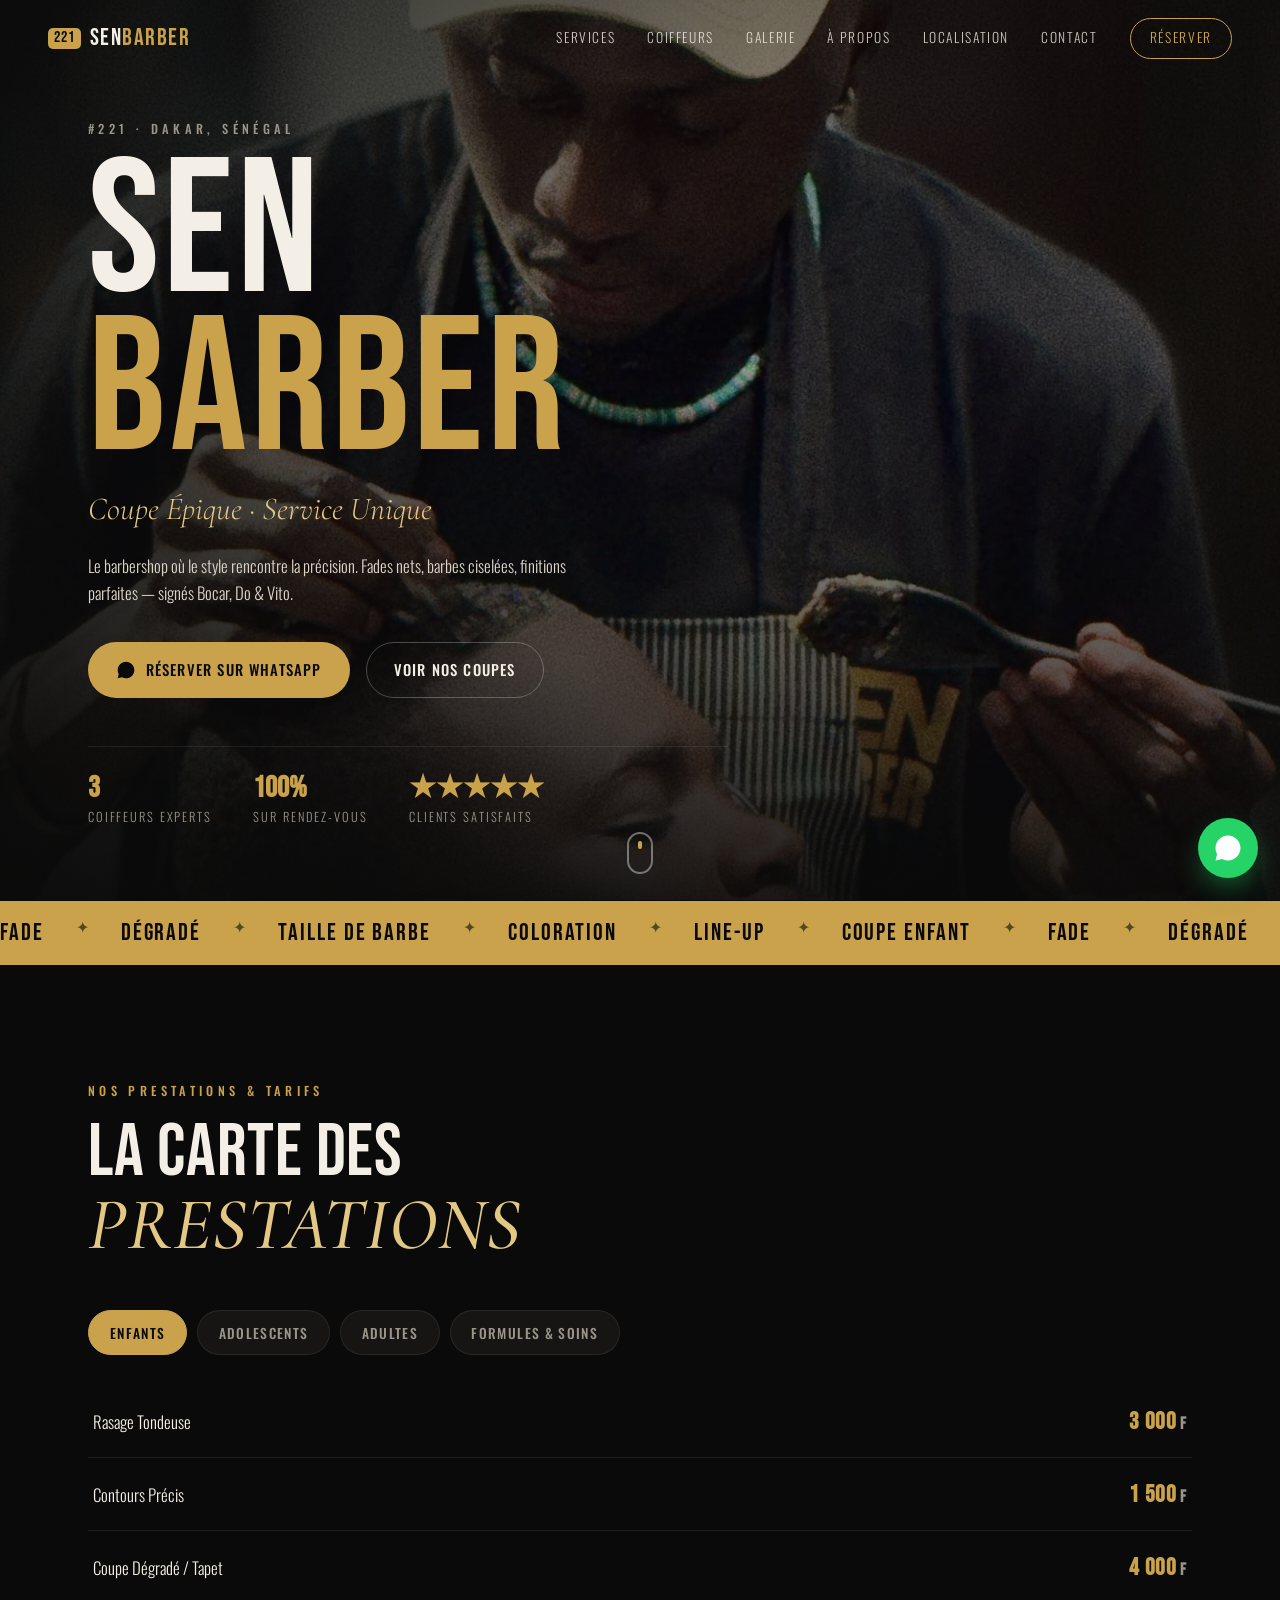
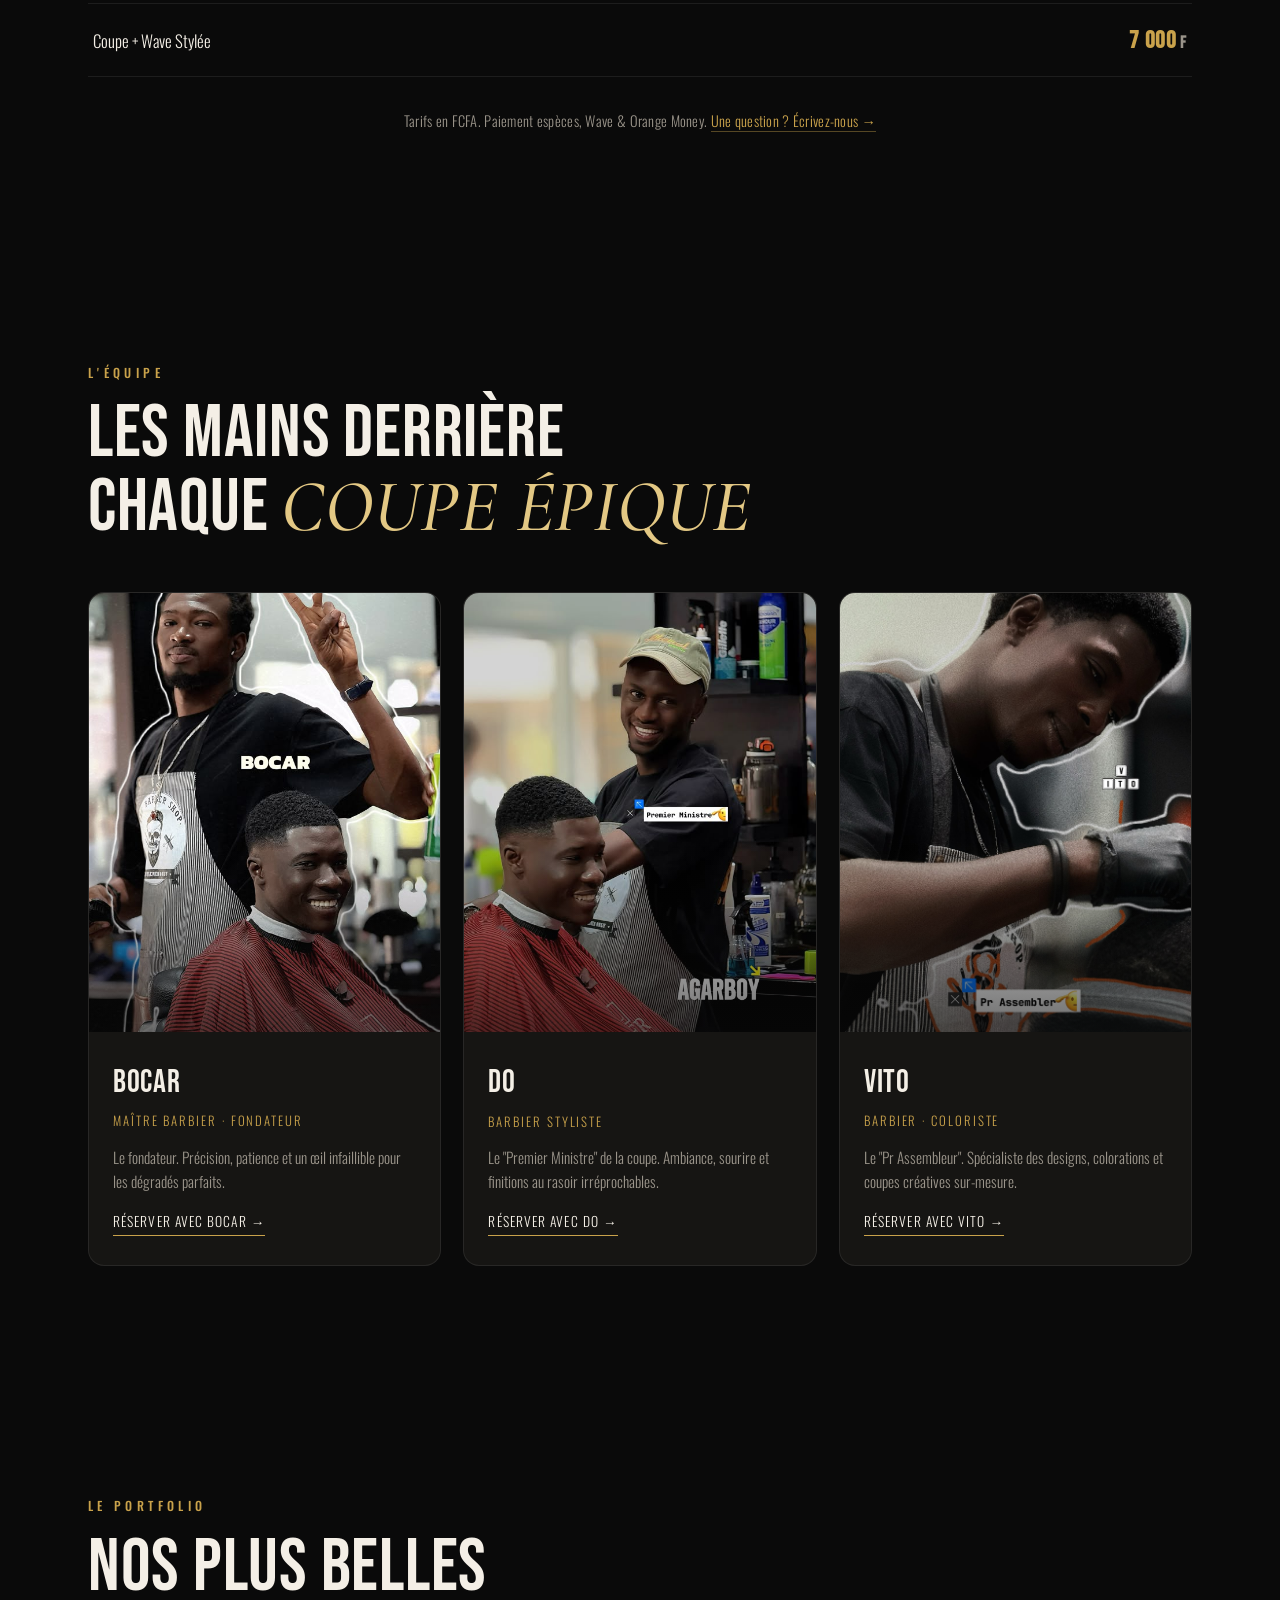
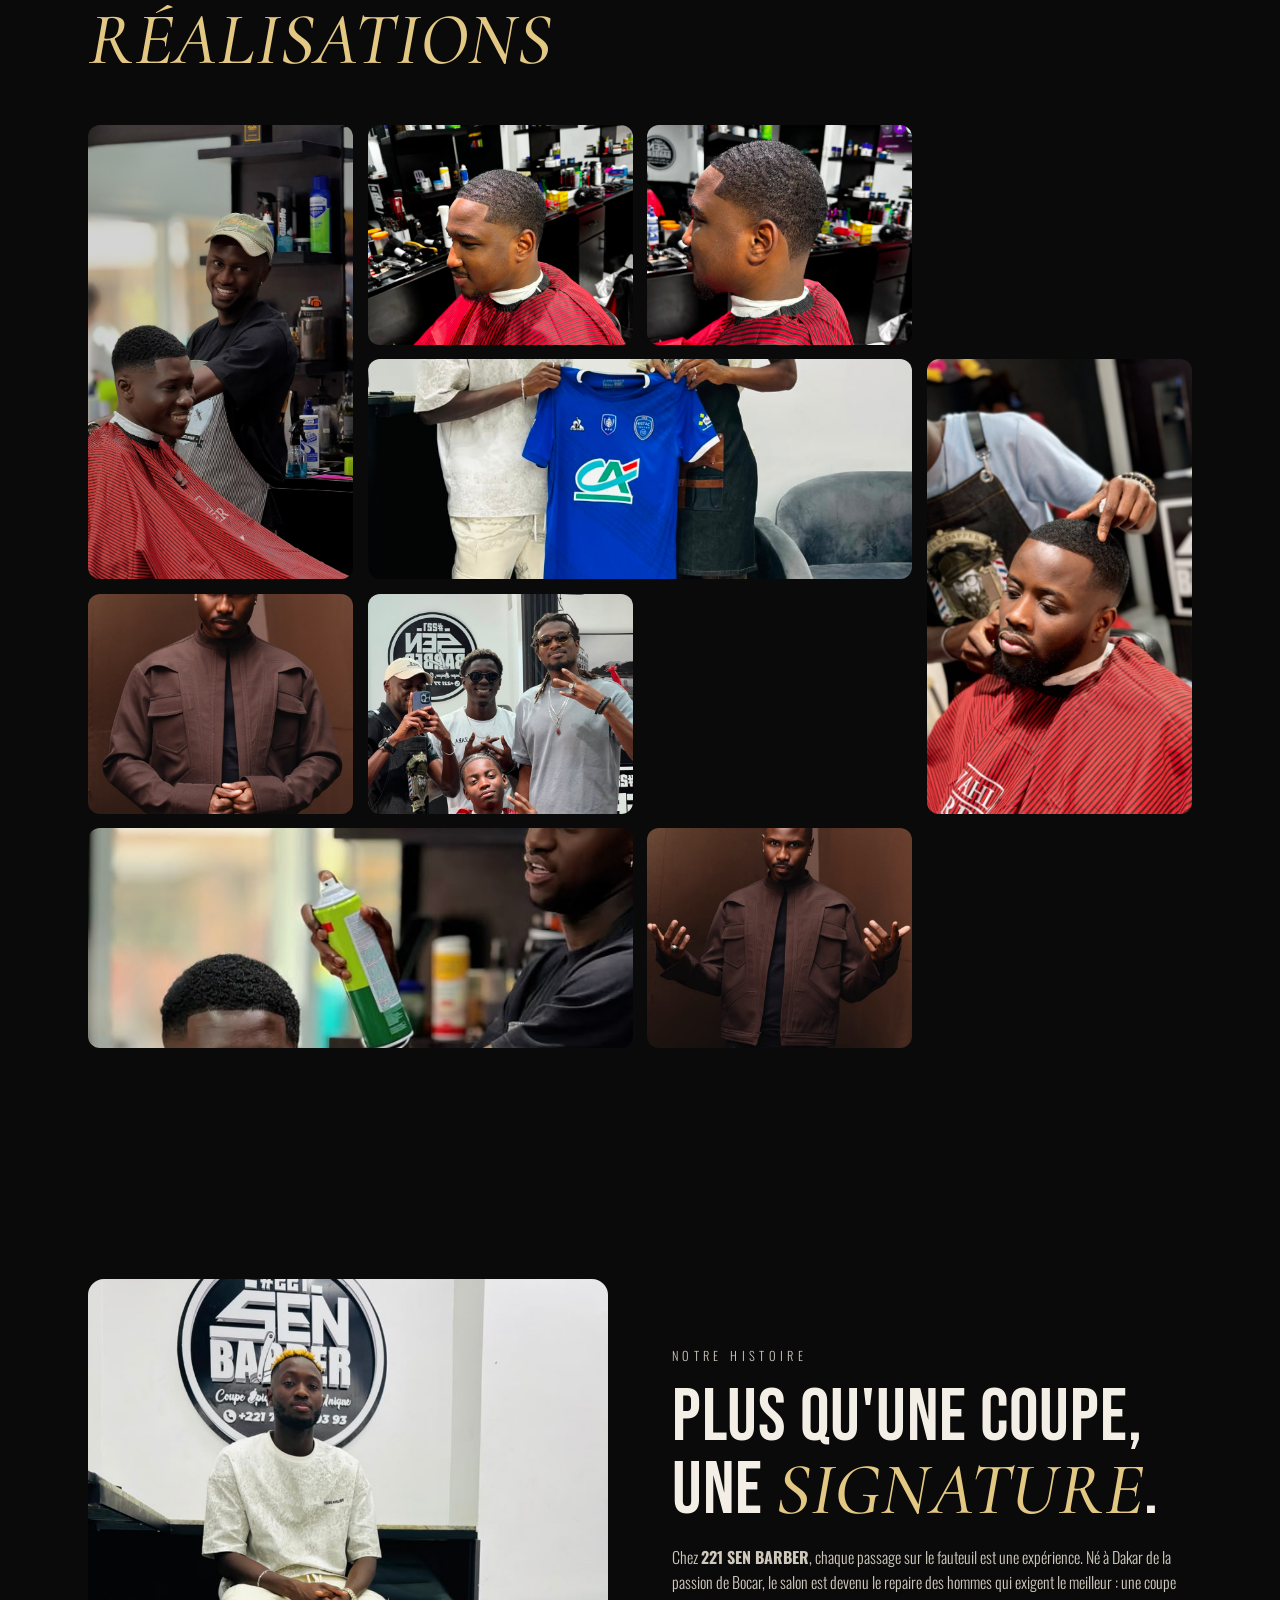
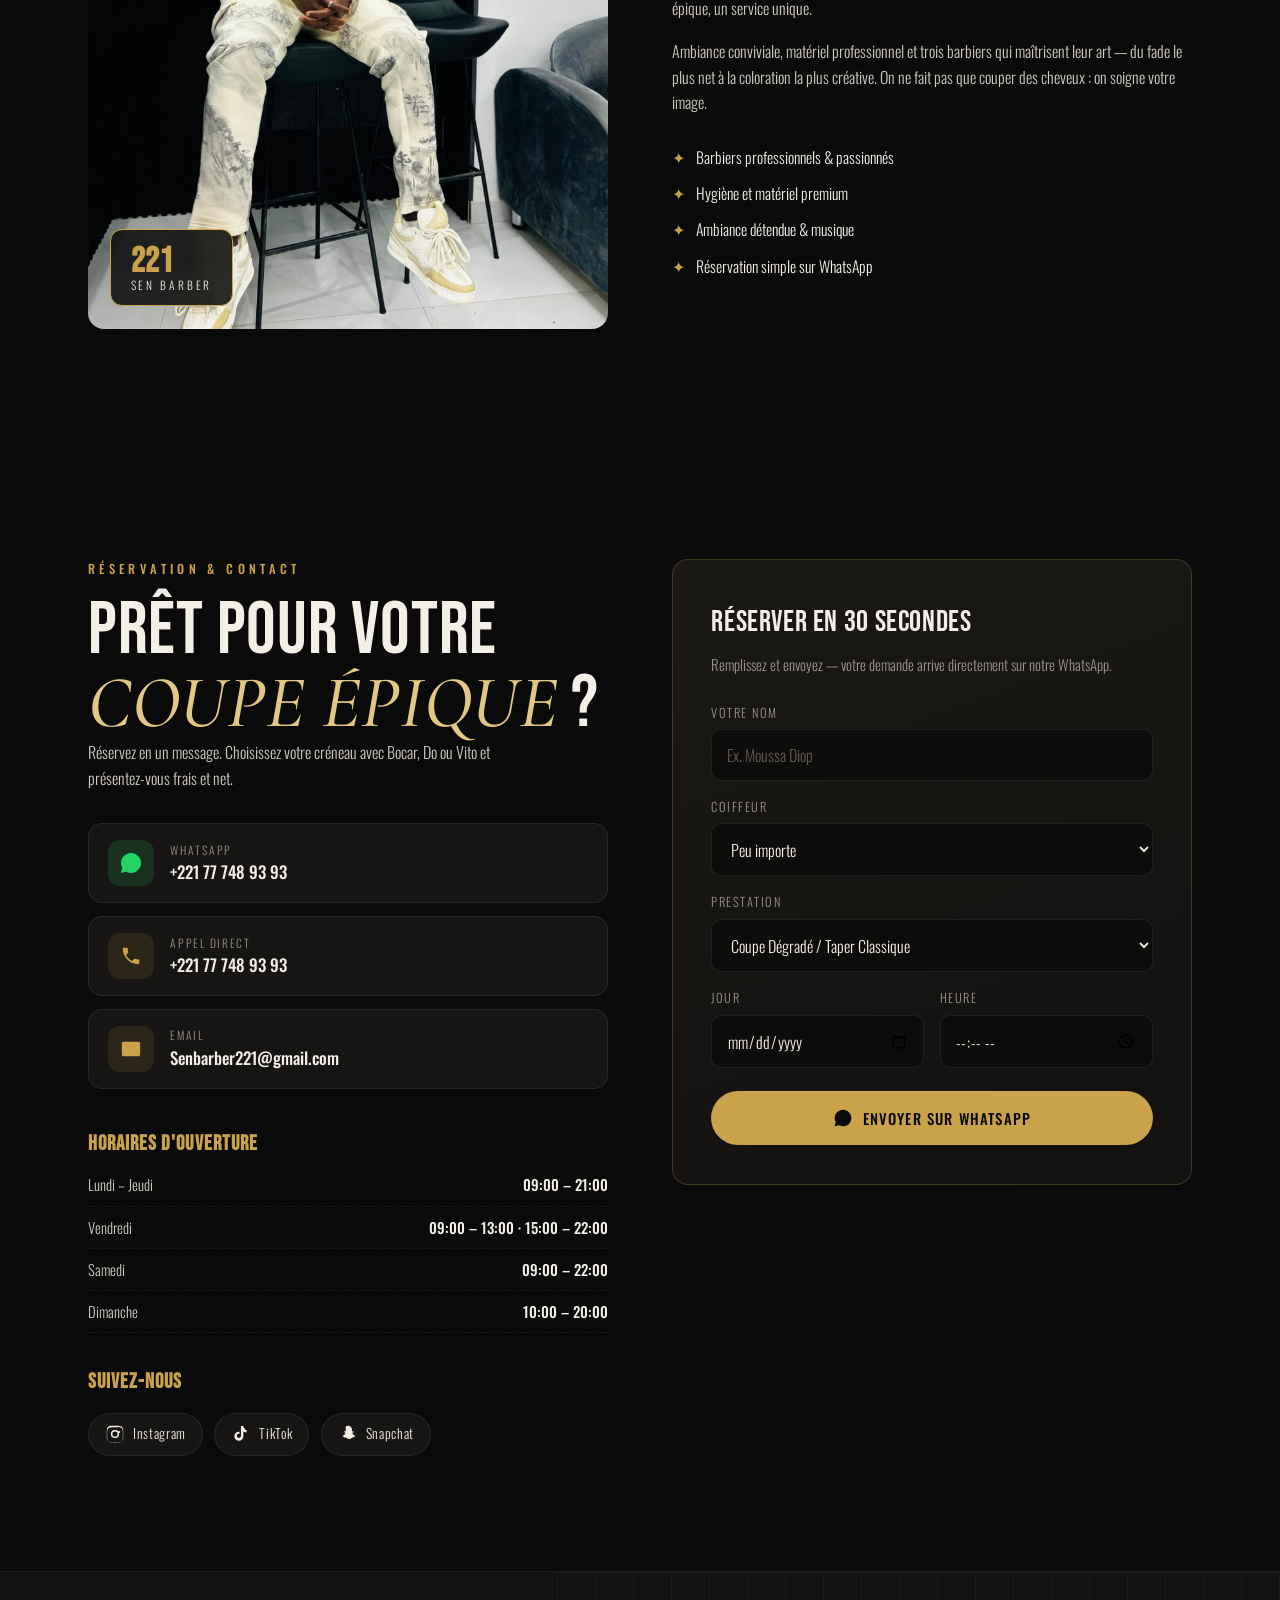
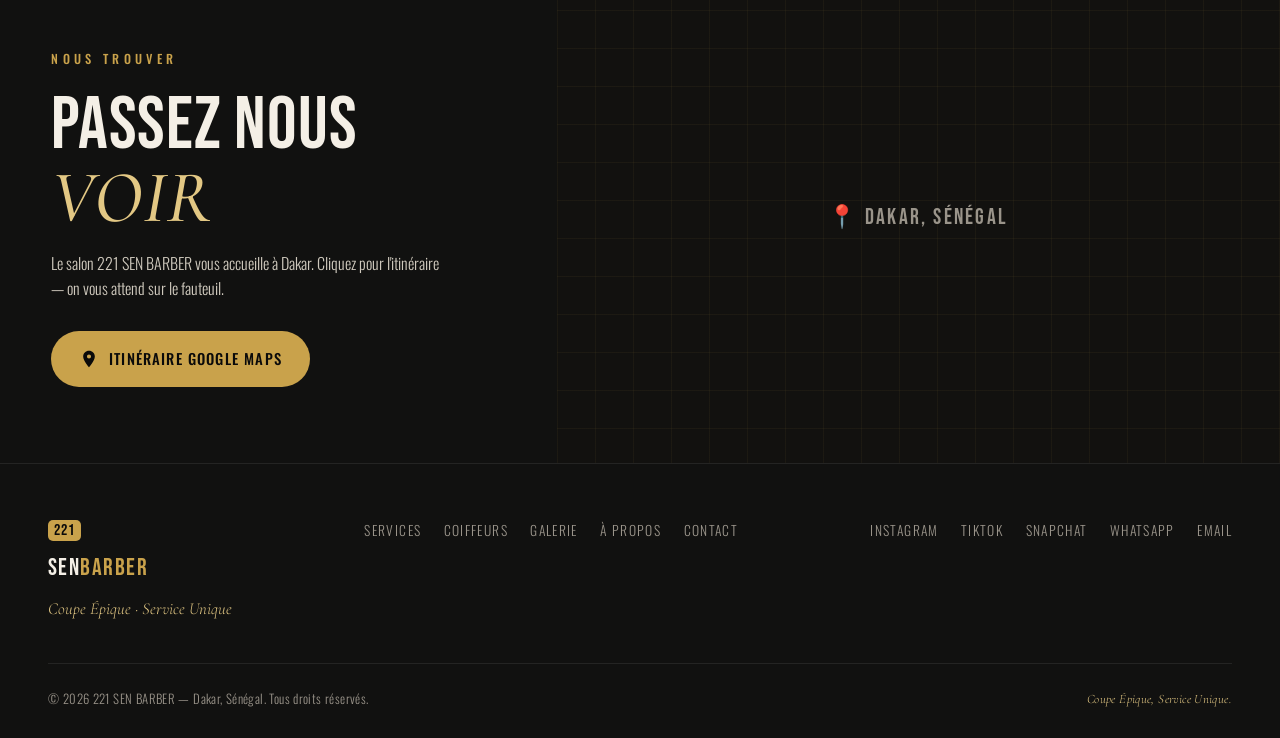
==== index.html @ 7331f40d "221 SEN BARBER — site vitrine (hero, tarifs, coiffeurs, galerie, carte, réservation WhatsApp) Co-Aut" ====
<!DOCTYPE html>
<html lang="fr">
<head>
<meta charset="UTF-8" />
<meta name="viewport" content="width=device-width, initial-scale=1.0" />
<title>221 SEN BARBER — Coupe Épique, Service Unique | Dakar</title>
<meta name="description" content="221 SEN BARBER — Barbershop premium à Dakar. Coupe épique, service unique. Fades, dégradés, taille de barbe et coloration par Bocar, Do et Vito. Réservez sur WhatsApp." />
<meta name="theme-color" content="#0a0a0a" />

<!-- Open Graph -->
<meta property="og:title" content="221 SEN BARBER — Coupe Épique, Service Unique" />
<meta property="og:description" content="Barbershop premium à Dakar. Réservez votre coupe avec Bocar, Do ou Vito." />
<meta property="og:image" content="assets/hero.jpg" />
<meta property="og:type" content="website" />

<link rel="preconnect" href="https://fonts.googleapis.com" />
<link rel="preconnect" href="https://fonts.gstatic.com" crossorigin />
<link href="https://fonts.googleapis.com/css2?family=Bebas+Neue&family=Oswald:wght@300;400;500;600;700&family=Cormorant+Garamond:ital,wght@0,500;0,600;1,500&display=swap" rel="stylesheet" />
<link rel="stylesheet" href="styles.css" />
</head>
<body>

<!-- ===== NAV ===== -->
<header class="nav" id="nav">
  <a href="#accueil" class="brand">
    <span class="brand-mark">221</span>
    <span class="brand-name">SEN<span class="amp">BARBER</span></span>
  </a>
  <nav class="nav-links" id="navLinks">
    <a href="#services">Services</a>
    <a href="#coiffeurs">Coiffeurs</a>
    <a href="#galerie">Galerie</a>
    <a href="#apropos">À propos</a>
    <a href="#localisation">Localisation</a>
    <a href="#contact">Contact</a>
    <a class="nav-cta" href="https://wa.me/221777489393" target="_blank" rel="noopener">Réserver</a>
  </nav>
  <button class="burger" id="burger" aria-label="Menu">
    <span></span><span></span><span></span>
  </button>
</header>

<!-- ===== HERO ===== -->
<section class="hero" id="accueil">
  <div class="hero-bg" style="background-image:url('assets/hero.jpg')"></div>
  <div class="hero-overlay"></div>
  <div class="hero-content">
    <p class="eyebrow">#221 · DAKAR, SÉNÉGAL</p>
    <h1 class="hero-title">SEN<span>BARBER</span></h1>
    <p class="hero-tagline">Coupe Épique · Service Unique</p>
    <p class="hero-sub">Le barbershop où le style rencontre la précision. Fades nets, barbes ciselées, finitions parfaites — signés Bocar, Do &amp; Vito.</p>
    <div class="hero-actions">
      <a class="btn btn-gold" href="https://wa.me/221777489393?text=Bonjour%20221%20SEN%20BARBER%2C%20je%20souhaite%20r%C3%A9server%20une%20coupe." target="_blank" rel="noopener">
        <svg viewBox="0 0 24 24" width="20" height="20" fill="currentColor"><path d="M17.5 14.4c-.3-.15-1.8-.9-2.1-1-.3-.1-.5-.15-.7.15-.2.3-.8 1-.95 1.15-.18.15-.35.17-.65.05-.3-.15-1.27-.47-2.4-1.5-.9-.8-1.5-1.77-1.67-2.07-.17-.3-.02-.45.13-.6.13-.13.3-.35.45-.52.15-.17.2-.3.3-.5.1-.2.05-.37-.02-.52-.08-.15-.7-1.67-.95-2.28-.25-.6-.5-.52-.7-.53h-.6c-.2 0-.52.07-.8.37-.27.3-1.05 1.02-1.05 2.5s1.07 2.9 1.22 3.1c.15.2 2.1 3.2 5.1 4.5.7.3 1.25.48 1.68.62.7.22 1.35.2 1.86.12.57-.08 1.75-.72 2-1.4.25-.7.25-1.28.17-1.4-.07-.13-.27-.2-.57-.35zM12 2C6.48 2 2 6.48 2 12c0 1.77.46 3.42 1.27 4.86L2 22l5.28-1.24A9.96 9.96 0 0012 22c5.52 0 10-4.48 10-10S17.52 2 12 2z"/></svg>
        Réserver sur WhatsApp
      </a>
      <a class="btn btn-ghost" href="#galerie">Voir nos coupes</a>
    </div>
    <div class="hero-stats">
      <div><strong>3</strong><span>Coiffeurs experts</span></div>
      <div><strong>100%</strong><span>Sur rendez-vous</span></div>
      <div><strong>★★★★★</strong><span>Clients satisfaits</span></div>
    </div>
  </div>
  <a href="#services" class="scroll-hint" aria-label="Descendre">
    <span></span>
  </a>
</section>

<!-- ===== MARQUEE ===== -->
<div class="marquee">
  <div class="marquee-track">
    <span>FADE</span><i>✦</i><span>DÉGRADÉ</span><i>✦</i><span>TAILLE DE BARBE</span><i>✦</i><span>COLORATION</span><i>✦</i><span>LINE-UP</span><i>✦</i><span>COUPE ENFANT</span><i>✦</i>
    <span>FADE</span><i>✦</i><span>DÉGRADÉ</span><i>✦</i><span>TAILLE DE BARBE</span><i>✦</i><span>COLORATION</span><i>✦</i><span>LINE-UP</span><i>✦</i><span>COUPE ENFANT</span><i>✦</i>
  </div>
</div>

<!-- ===== SERVICES / TARIFS ===== -->
<section class="section services" id="services">
  <div class="section-head">
    <p class="eyebrow eyebrow-gold">Nos prestations &amp; tarifs</p>
    <h2>La carte des<br /><em>prestations</em></h2>
  </div>

  <div class="tabs" id="priceTabs">
    <button class="tab active" data-tab="enfants">Enfants</button>
    <button class="tab" data-tab="ados">Adolescents</button>
    <button class="tab" data-tab="adultes">Adultes</button>
    <button class="tab" data-tab="formules">Formules &amp; Soins</button>
  </div>

  <div class="price-menu">
    <!-- ENFANTS -->
    <div class="price-panel active" data-panel="enfants">
      <ul class="price-list">
        <li><span>Rasage Tondeuse</span><b>3 000</b></li>
        <li><span>Contours Précis</span><b>1 500</b></li>
        <li><span>Coupe Dégradé / Tapet</span><b>4 000</b></li>
        <li><span>Coupe + Wave Stylée</span><b>7 000</b></li>
      </ul>
    </div>
    <!-- ADOS -->
    <div class="price-panel" data-panel="ados">
      <ul class="price-list">
        <li><span>Rasage Tondeuse</span><b>4 000</b></li>
        <li><span>Contours Précis</span><b>1 500</b></li>
        <li><span>Coupe Dégradé / Taper Moderne</span><b>5 000</b></li>
        <li><span>Coupe + Wave Stylée</span><b>8 000</b></li>
      </ul>
    </div>
    <!-- ADULTES -->
    <div class="price-panel" data-panel="adultes">
      <ul class="price-list two-col">
        <li><span>Contours Précis</span><b>3 000</b></li>
        <li><span>Barbe Simple</span><b>1 500</b></li>
        <li><span>Rasage Tondeuse</span><b>5 000</b></li>
        <li><span>Barbe Complète</span><b>2 500</b></li>
        <li><span>Boule à Zéro</span><b>5 000</b></li>
        <li class="hot"><span>Coupe Dégradé / Taper Classique</span><b>6 000</b></li>
        <li><span>Coupe + Wave Stylée</span><b>8 000</b></li>
        <li><span>Coupe + Teinture</span><b>8 000</b></li>
        <li><span>Coupe + Teinture + Barbe</span><b>10 000</b></li>
        <li><span>Coupe Personnalisée</span><b>10 000</b></li>
        <li><span>Coupe Européenne Simple</span><b>8 000</b></li>
        <li><span>Coupe Européenne Personnalisée</span><b>10 000</b></li>
      </ul>
    </div>
    <!-- FORMULES -->
    <div class="price-panel" data-panel="formules">
      <ul class="price-list two-col">
        <li><span>Shampoing Enfants</span><b>1 000</b></li>
        <li><span>Shampoing Adulte</span><b>1 500</b></li>
        <li><span>Shampoing Simple</span><b>1 000</b></li>
        <li><span>Shampoing + Massage</span><b>3 000</b></li>
        <li><span>Teinte Noire</span><b>1 500</b></li>
        <li><span>Défrichage Pro</span><b>2 000</b></li>
        <li><span>Teinte Couleur</span><b>8 000</b></li>
        <li><span>Soins de Visage Barbershop</span><b class="sd">Sur demande</b></li>
        <li><span>Installation Sisterlocks</span><b class="sd">Sur demande</b></li>
        <li><span>Installation Dreadlocks</span><b class="sd">Sur demande</b></li>
        <li><span>Resserrage et Traitement</span><b class="sd">Sur demande</b></li>
      </ul>
    </div>
  </div>
  <p class="services-note">Tarifs en FCFA. Paiement espèces, Wave &amp; Orange Money. <a href="https://wa.me/221777489393" target="_blank" rel="noopener">Une question ? Écrivez-nous →</a></p>
</section>

<!-- ===== COIFFEURS ===== -->
<section class="section barbers" id="coiffeurs">
  <div class="section-head">
    <p class="eyebrow eyebrow-gold">L'équipe</p>
    <h2>Les mains derrière<br />chaque <em>coupe épique</em></h2>
  </div>
  <div class="barbers-grid">
    <article class="barber">
      <div class="barber-photo"><img src="assets/barber-bocar.jpg" alt="Bocar, coiffeur chez 221 Sen Barber" loading="lazy" /></div>
      <div class="barber-info">
        <h3>Bocar</h3>
        <p class="barber-role">Maître barbier · Fondateur</p>
        <p class="barber-desc">Le fondateur. Précision, patience et un œil infaillible pour les dégradés parfaits.</p>
        <a class="barber-book" href="https://wa.me/221777489393?text=Bonjour%2C%20je%20souhaite%20r%C3%A9server%20avec%20Bocar." target="_blank" rel="noopener">Réserver avec Bocar →</a>
      </div>
    </article>
    <article class="barber">
      <div class="barber-photo"><img src="assets/barber-do.jpg" alt="Do, coiffeur chez 221 Sen Barber" loading="lazy" /></div>
      <div class="barber-info">
        <h3>Do</h3>
        <p class="barber-role">Barbier styliste</p>
        <p class="barber-desc">Le "Premier Ministre" de la coupe. Ambiance, sourire et finitions au rasoir irréprochables.</p>
        <a class="barber-book" href="https://wa.me/221777489393?text=Bonjour%2C%20je%20souhaite%20r%C3%A9server%20avec%20Do." target="_blank" rel="noopener">Réserver avec Do →</a>
      </div>
    </article>
    <article class="barber">
      <div class="barber-photo"><img src="assets/barber-vito.jpg" alt="Vito, coiffeur chez 221 Sen Barber" loading="lazy" /></div>
      <div class="barber-info">
        <h3>Vito</h3>
        <p class="barber-role">Barbier · Coloriste</p>
        <p class="barber-desc">Le "Pr Assembleur". Spécialiste des designs, colorations et coupes créatives sur-mesure.</p>
        <a class="barber-book" href="https://wa.me/221777489393?text=Bonjour%2C%20je%20souhaite%20r%C3%A9server%20avec%20Vito." target="_blank" rel="noopener">Réserver avec Vito →</a>
      </div>
    </article>
  </div>
</section>

<!-- ===== GALERIE ===== -->
<section class="section gallery" id="galerie">
  <div class="section-head">
    <p class="eyebrow eyebrow-gold">Le portfolio</p>
    <h2>Nos plus belles<br /><em>réalisations</em></h2>
  </div>
  <div class="gallery-grid">
    <figure class="g-item g-tall"><img src="assets/cut-4.jpg" alt="Coupe réalisée chez 221 Sen Barber" loading="lazy" /></figure>
    <figure class="g-item"><img src="assets/cut-1.jpg" alt="Fade net vue de profil" loading="lazy" /></figure>
    <figure class="g-item"><img src="assets/cut-2.jpg" alt="Dégradé et waves" loading="lazy" /></figure>
    <figure class="g-item g-wide"><img src="assets/community-2.jpg" alt="221 Sen Barber, l'accueil du salon" loading="lazy" /></figure>
    <figure class="g-item g-tall"><img src="assets/cut-3.jpg" alt="Coupe et taille de barbe" loading="lazy" /></figure>
    <figure class="g-item"><img src="assets/editorial-1.jpg" alt="Look éditorial 221 Sen Barber" loading="lazy" /></figure>
    <figure class="g-item"><img src="assets/community-1.jpg" alt="L'équipe et les clients 221 Sen Barber" loading="lazy" /></figure>
    <figure class="g-item g-wide"><img src="assets/community-3.jpg" alt="Finition à la salle 221 Sen Barber" loading="lazy" /></figure>
    <figure class="g-item"><img src="assets/editorial-2.jpg" alt="Portrait éditorial" loading="lazy" /></figure>
  </div>
</section>

<!-- ===== A PROPOS ===== -->
<section class="section about" id="apropos">
  <div class="about-grid">
    <div class="about-media">
      <img src="assets/about.jpg" alt="221 Sen Barber, l'ambiance du salon" loading="lazy" />
      <div class="about-badge">
        <strong>221</strong>
        <span>SEN BARBER</span>
      </div>
    </div>
    <div class="about-text">
      <p class="eyebrow eyebrow-gold">Notre histoire</p>
      <h2>Plus qu'une coupe,<br />une <em>signature</em>.</h2>
      <p>Chez <strong>221 SEN BARBER</strong>, chaque passage sur le fauteuil est une expérience. Né à Dakar de la passion de Bocar, le salon est devenu le repaire des hommes qui exigent le meilleur : une coupe épique, un service unique.</p>
      <p>Ambiance conviviale, matériel professionnel et trois barbiers qui maîtrisent leur art — du fade le plus net à la coloration la plus créative. On ne fait pas que couper des cheveux : on soigne votre image.</p>
      <ul class="about-list">
        <li><span>✦</span> Barbiers professionnels &amp; passionnés</li>
        <li><span>✦</span> Hygiène et matériel premium</li>
        <li><span>✦</span> Ambiance détendue &amp; musique</li>
        <li><span>✦</span> Réservation simple sur WhatsApp</li>
      </ul>
    </div>
  </div>
</section>

<!-- ===== CONTACT / RESERVATION ===== -->
<section class="section contact" id="contact">
  <div class="contact-inner">
    <div class="contact-left">
      <p class="eyebrow eyebrow-gold">Réservation &amp; contact</p>
      <h2>Prêt pour votre<br /><em>coupe épique</em> ?</h2>
      <p class="contact-lead">Réservez en un message. Choisissez votre créneau avec Bocar, Do ou Vito et présentez-vous frais et net.</p>

      <div class="contact-cards">
        <a class="c-card" href="https://wa.me/221777489393?text=Bonjour%20221%20SEN%20BARBER%2C%20je%20souhaite%20r%C3%A9server%20une%20coupe." target="_blank" rel="noopener">
          <div class="c-icon wa">
            <svg viewBox="0 0 24 24" width="24" height="24" fill="currentColor"><path d="M17.5 14.4c-.3-.15-1.8-.9-2.1-1-.3-.1-.5-.15-.7.15-.2.3-.8 1-.95 1.15-.18.15-.35.17-.65.05-.3-.15-1.27-.47-2.4-1.5-.9-.8-1.5-1.77-1.67-2.07-.17-.3-.02-.45.13-.6.13-.13.3-.35.45-.52.15-.17.2-.3.3-.5.1-.2.05-.37-.02-.52-.08-.15-.7-1.67-.95-2.28-.25-.6-.5-.52-.7-.53h-.6c-.2 0-.52.07-.8.37-.27.3-1.05 1.02-1.05 2.5s1.07 2.9 1.22 3.1c.15.2 2.1 3.2 5.1 4.5.7.3 1.25.48 1.68.62.7.22 1.35.2 1.86.12.57-.08 1.75-.72 2-1.4.25-.7.25-1.28.17-1.4-.07-.13-.27-.2-.57-.35zM12 2C6.48 2 2 6.48 2 12c0 1.77.46 3.42 1.27 4.86L2 22l5.28-1.24A9.96 9.96 0 0012 22c5.52 0 10-4.48 10-10S17.52 2 12 2z"/></svg>
          </div>
          <div><span>WhatsApp</span><strong>+221 77 748 93 93</strong></div>
        </a>
        <a class="c-card" href="tel:+221777489393">
          <div class="c-icon"><svg viewBox="0 0 24 24" width="22" height="22" fill="currentColor"><path d="M6.6 10.8c1.4 2.8 3.8 5.1 6.6 6.6l2.2-2.2c.3-.3.7-.4 1-.2 1.1.4 2.3.6 3.6.6.6 0 1 .4 1 1V20c0 .6-.4 1-1 1C10.8 21 3 13.2 3 3.9c0-.6.5-1 1-1h3.5c.6 0 1 .4 1 1 0 1.2.2 2.4.6 3.6.1.4 0 .8-.3 1l-2.2 2.3z"/></svg></div>
          <div><span>Appel direct</span><strong>+221 77 748 93 93</strong></div>
        </a>
        <a class="c-card" href="mailto:Senbarber221@gmail.com">
          <div class="c-icon"><svg viewBox="0 0 24 24" width="22" height="22" fill="currentColor"><path d="M4 4h16c1.1 0 2 .9 2 2v12c0 1.1-.9 2-2 2H4c-1.1 0-2-.9-2-2V6c0-1.1.9-2 2-2zm8 7L4 6.2V6l8 5 8-5v.2L12 11z"/></svg></div>
          <div><span>Email</span><strong>Senbarber221@gmail.com</strong></div>
        </a>
      </div>

      <div class="hours">
        <h4>Horaires d'ouverture</h4>
        <ul>
          <li><span>Lundi – Jeudi</span><b>09:00 – 21:00</b></li>
          <li><span>Vendredi</span><b>09:00 – 13:00 · 15:00 – 22:00</b></li>
          <li><span>Samedi</span><b>09:00 – 22:00</b></li>
          <li><span>Dimanche</span><b>10:00 – 20:00</b></li>
        </ul>
      </div>

      <div class="socials">
        <h4>Suivez-nous</h4>
        <div class="social-row">
          <a class="social" href="https://www.instagram.com/221_sen_barber" target="_blank" rel="noopener" aria-label="Instagram">
            <svg viewBox="0 0 24 24" width="20" height="20" fill="currentColor"><path d="M12 2.2c3.2 0 3.6 0 4.9.07 1.2.06 1.8.26 2.2.43.6.2 1 .5 1.4.9.4.4.7.8.9 1.4.2.4.4 1 .4 2.2.07 1.3.07 1.7.07 4.9s0 3.6-.07 4.9c-.06 1.2-.26 1.8-.43 2.2-.2.6-.5 1-.9 1.4-.4.4-.8.7-1.4.9-.4.2-1 .4-2.2.4-1.3.07-1.7.07-4.9.07s-3.6 0-4.9-.07c-1.2-.06-1.8-.26-2.2-.43-.6-.2-1-.5-1.4-.9-.4-.4-.7-.8-.9-1.4-.2-.4-.4-1-.4-2.2C2.2 15.6 2.2 15.2 2.2 12s0-3.6.07-4.9c.06-1.2.26-1.8.43-2.2.2-.6.5-1 .9-1.4.4-.4.8-.7 1.4-.9.4-.2 1-.4 2.2-.4C8.4 2.2 8.8 2.2 12 2.2zm0 1.8c-3.1 0-3.5 0-4.7.07-1.1.05-1.7.24-2.1.4-.5.2-.9.44-1.3.84-.4.4-.64.8-.84 1.3-.16.4-.35 1-.4 2.1C2.6 9.5 2.6 9.9 2.6 13s0 3.5.07 4.7c.05 1.1.24 1.7.4 2.1.2.5.44.9.84 1.3.4.4.8.64 1.3.84.4.16 1 .35 2.1.4 1.2.07 1.6.07 4.7.07s3.5 0 4.7-.07c1.1-.05 1.7-.24 2.1-.4.5-.2.9-.44 1.3-.84.4-.4.64-.8.84-1.3.16-.4.35-1 .4-2.1.07-1.2.07-1.6.07-4.7s0-3.5-.07-4.7c-.05-1.1-.24-1.7-.4-2.1-.2-.5-.44-.9-.84-1.3-.4-.4-.8-.64-1.3-.84-.4-.16-1-.35-2.1-.4C15.5 4 15.1 4 12 4zm0 3.1a4.9 4.9 0 110 9.8 4.9 4.9 0 010-9.8zm0 1.8a3.1 3.1 0 100 6.2 3.1 3.1 0 000-6.2zm5.1-.4a1.15 1.15 0 110 2.3 1.15 1.15 0 010-2.3z"/></svg>
            Instagram
          </a>
          <a class="social" href="https://www.tiktok.com/@221_sen_barber" target="_blank" rel="noopener" aria-label="TikTok">
            <svg viewBox="0 0 24 24" width="20" height="20" fill="currentColor"><path d="M16.6 5.8c-.9-.6-1.5-1.5-1.7-2.6-.05-.24-.07-.5-.07-.7h-2.9v11.6c0 1.4-1.1 2.5-2.5 2.5s-2.5-1.1-2.5-2.5 1.1-2.5 2.5-2.5c.27 0 .53.04.77.12V9.3a5.4 5.4 0 00-.77-.06 5.4 5.4 0 100 10.8 5.4 5.4 0 005.4-5.4V8.9c1.1.8 2.4 1.2 3.8 1.2V7.2c-.75 0-1.46-.2-2.07-.55l-.03-.02c-.02-.01-.03-.02-.05-.03z"/></svg>
            TikTok
          </a>
          <a class="social" href="https://snapchat.com/t/NSH1MHVS" target="_blank" rel="noopener" aria-label="Snapchat">
            <svg viewBox="0 0 24 24" width="20" height="20" fill="currentColor"><path d="M12 2.2c1.9 0 3.9 1.1 4.6 3.2.3.9.2 1.9.2 2.9 0 .3 0 .6.3.7.3.1.6-.1.9-.2.2-.1.5-.1.7.1.3.3.2.7-.1.9-.3.2-.7.3-1 .5-.3.2-.4.4-.3.7.5 1.4 1.5 2.5 2.9 3 .3.1.6.2.5.6-.1.5-1 .7-1.4.8-.2 0-.3.2-.3.4-.1.5-.4.5-.8.5-.5 0-1-.1-1.5.1-.4.2-.7.6-1.1.9-.7.5-1.6.7-2.5.6-.9 0-1.7-.4-2.4-.9-.4-.3-.8-.6-1.3-.7-.5-.1-1 0-1.5 0-.4 0-.7-.1-.8-.5 0-.2-.1-.4-.3-.4-.5-.1-1.3-.3-1.4-.8-.1-.4.2-.5.5-.6 1.4-.5 2.4-1.6 2.9-3 .1-.3 0-.5-.3-.7-.3-.2-.7-.3-1-.5-.3-.2-.4-.6-.1-.9.2-.2.5-.2.7-.1.3.1.6.3.9.2.3-.1.3-.4.3-.7 0-1-.1-2 .2-2.9C8.1 3.3 10.1 2.2 12 2.2z"/></svg>
            Snapchat
          </a>
        </div>
      </div>
    </div>

    <div class="contact-right">
      <div class="reserve-card">
        <h3>Réserver en 30 secondes</h3>
        <p>Remplissez et envoyez — votre demande arrive directement sur notre WhatsApp.</p>
        <form id="bookForm">
          <label>Votre nom
            <input type="text" id="f-name" placeholder="Ex. Moussa Diop" required />
          </label>
          <label>Coiffeur
            <select id="f-barber">
              <option>Peu importe</option>
              <option>Bocar</option>
              <option>Do</option>
              <option>Vito</option>
            </select>
          </label>
          <label>Prestation
            <select id="f-service">
              <optgroup label="Adultes">
                <option selected>Coupe Dégradé / Taper Classique</option>
                <option>Coupe + Wave Stylée</option>
                <option>Coupe + Teinture + Barbe</option>
                <option>Coupe Personnalisée</option>
                <option>Coupe Européenne</option>
                <option>Barbe Complète</option>
                <option>Boule à Zéro</option>
                <option>Contours Précis</option>
              </optgroup>
              <optgroup label="Adolescents">
                <option>Coupe Dégradé / Taper Moderne (Ado)</option>
                <option>Coupe + Wave Stylée (Ado)</option>
              </optgroup>
              <optgroup label="Enfants">
                <option>Coupe Dégradé / Tapet (Enfant)</option>
                <option>Coupe + Wave Stylée (Enfant)</option>
              </optgroup>
              <optgroup label="Soins & Formules">
                <option>Shampoing + Massage</option>
                <option>Teinte Couleur</option>
                <option>Défrichage Pro</option>
                <option>Installation Dreadlocks</option>
                <option>Installation Sisterlocks</option>
                <option>Soins de Visage</option>
              </optgroup>
            </select>
          </label>
          <div class="form-row">
            <label>Jour
              <input type="date" id="f-date" />
            </label>
            <label>Heure
              <input type="time" id="f-time" />
            </label>
          </div>
          <button type="submit" class="btn btn-gold btn-full">
            <svg viewBox="0 0 24 24" width="20" height="20" fill="currentColor"><path d="M17.5 14.4c-.3-.15-1.8-.9-2.1-1-.3-.1-.5-.15-.7.15-.2.3-.8 1-.95 1.15-.18.15-.35.17-.65.05-.3-.15-1.27-.47-2.4-1.5-.9-.8-1.5-1.77-1.67-2.07-.17-.3-.02-.45.13-.6.13-.13.3-.35.45-.52.15-.17.2-.3.3-.5.1-.2.05-.37-.02-.52-.08-.15-.7-1.67-.95-2.28-.25-.6-.5-.52-.7-.53h-.6c-.2 0-.52.07-.8.37-.27.3-1.05 1.02-1.05 2.5s1.07 2.9 1.22 3.1c.15.2 2.1 3.2 5.1 4.5.7.3 1.25.48 1.68.62.7.22 1.35.2 1.86.12.57-.08 1.75-.72 2-1.4.25-.7.25-1.28.17-1.4-.07-.13-.27-.2-.57-.35zM12 2C6.48 2 2 6.48 2 12c0 1.77.46 3.42 1.27 4.86L2 22l5.28-1.24A9.96 9.96 0 0012 22c5.52 0 10-4.48 10-10S17.52 2 12 2z"/></svg>
            Envoyer sur WhatsApp
          </button>
        </form>
      </div>
    </div>
  </div>
</section>

<!-- ===== LOCALISATION ===== -->
<section class="location" id="localisation">
  <div class="location-info">
    <p class="eyebrow eyebrow-gold">Nous trouver</p>
    <h2>Passez nous<br /><em>voir</em></h2>
    <p class="loc-desc">Le salon 221 SEN BARBER vous accueille à Dakar. Cliquez pour l'itinéraire — on vous attend sur le fauteuil.</p>
    <a class="btn btn-gold" href="https://maps.app.goo.gl/CmSyefhmSrzNCbm66" target="_blank" rel="noopener">
      <svg viewBox="0 0 24 24" width="20" height="20" fill="currentColor"><path d="M12 2C8.1 2 5 5.1 5 9c0 5.2 7 13 7 13s7-7.8 7-13c0-3.9-3.1-7-7-7zm0 9.5A2.5 2.5 0 1112 6.5a2.5 2.5 0 010 5z"/></svg>
      Itinéraire Google Maps
    </a>
  </div>
  <div class="location-map">
    <iframe
      title="Localisation 221 Sen Barber"
      src="https://maps.google.com/maps?q=14.7337431,-17.4959837&z=16&output=embed"
      loading="lazy" referrerpolicy="no-referrer-when-downgrade" allowfullscreen></iframe>
  </div>
</section>

<!-- ===== FOOTER ===== -->
<footer class="footer">
  <div class="footer-top">
    <div class="footer-brand">
      <span class="brand-mark">221</span>
      <span class="brand-name">SEN<span class="amp">BARBER</span></span>
      <p>Coupe Épique · Service Unique</p>
    </div>
    <nav class="footer-nav">
      <a href="#services">Services</a>
      <a href="#coiffeurs">Coiffeurs</a>
      <a href="#galerie">Galerie</a>
      <a href="#apropos">À propos</a>
      <a href="#contact">Contact</a>
    </nav>
    <div class="footer-social">
      <a href="https://www.instagram.com/221_sen_barber" target="_blank" rel="noopener">Instagram</a>
      <a href="https://www.tiktok.com/@221_sen_barber" target="_blank" rel="noopener">TikTok</a>
      <a href="https://snapchat.com/t/NSH1MHVS" target="_blank" rel="noopener">Snapchat</a>
      <a href="https://wa.me/221777489393" target="_blank" rel="noopener">WhatsApp</a>
      <a href="mailto:Senbarber221@gmail.com">Email</a>
    </div>
  </div>
  <div class="footer-bottom">
    <p>© <span id="year"></span> 221 SEN BARBER — Dakar, Sénégal. Tous droits réservés.</p>
    <p class="credit">Coupe Épique, Service Unique.</p>
  </div>
</footer>

<!-- Floating WhatsApp -->
<a class="fab" href="https://wa.me/221777489393?text=Bonjour%20221%20SEN%20BARBER%2C%20je%20souhaite%20r%C3%A9server." target="_blank" rel="noopener" aria-label="Réserver sur WhatsApp">
  <svg viewBox="0 0 24 24" width="30" height="30" fill="currentColor"><path d="M17.5 14.4c-.3-.15-1.8-.9-2.1-1-.3-.1-.5-.15-.7.15-.2.3-.8 1-.95 1.15-.18.15-.35.17-.65.05-.3-.15-1.27-.47-2.4-1.5-.9-.8-1.5-1.77-1.67-2.07-.17-.3-.02-.45.13-.6.13-.13.3-.35.45-.52.15-.17.2-.3.3-.5.1-.2.05-.37-.02-.52-.08-.15-.7-1.67-.95-2.28-.25-.6-.5-.52-.7-.53h-.6c-.2 0-.52.07-.8.37-.27.3-1.05 1.02-1.05 2.5s1.07 2.9 1.22 3.1c.15.2 2.1 3.2 5.1 4.5.7.3 1.25.48 1.68.62.7.22 1.35.2 1.86.12.57-.08 1.75-.72 2-1.4.25-.7.25-1.28.17-1.4-.07-.13-.27-.2-.57-.35zM12 2C6.48 2 2 6.48 2 12c0 1.77.46 3.42 1.27 4.86L2 22l5.28-1.24A9.96 9.96 0 0012 22c5.52 0 10-4.48 10-10S17.52 2 12 2z"/></svg>
</a>

<script src="script.js"></script>
</body>
</html>
---- styles.css ----
/* ===== TOKENS ===== */
:root{
  --bg:#0a0a0a;
  --bg-soft:#111110;
  --bg-card:#161513;
  --line:rgba(255,255,255,.08);
  --gold:#c9a24b;
  --gold-soft:#e3c884;
  --red:#c8102e;
  --cream:#f4efe6;
  --muted:#9a948a;
  --wa:#25d366;
  --r:16px;
  --maxw:1200px;
}

*{margin:0;padding:0;box-sizing:border-box}
html{scroll-behavior:smooth}
body{
  background:var(--bg);
  color:var(--cream);
  font-family:'Oswald',sans-serif;
  font-weight:300;
  line-height:1.6;
  overflow-x:hidden;
  -webkit-font-smoothing:antialiased;
}
img{display:block;width:100%;height:100%;object-fit:cover}
a{color:inherit;text-decoration:none}
em{font-family:'Cormorant Garamond',serif;font-style:italic;color:var(--gold-soft);font-weight:500}

/* ===== TYPO HELPERS ===== */
.eyebrow{
  font-size:.78rem;letter-spacing:.35em;text-transform:uppercase;
  color:var(--muted);font-weight:500;margin-bottom:1rem;
}
.eyebrow-gold{color:var(--gold)}

h2{
  font-family:'Bebas Neue',sans-serif;
  font-weight:400;
  font-size:clamp(2.4rem,6vw,4.6rem);
  line-height:.98;
  letter-spacing:.01em;
  text-transform:uppercase;
}
h3{font-family:'Bebas Neue',sans-serif;font-weight:400;letter-spacing:.02em;text-transform:uppercase}

/* ===== NAV ===== */
.nav{
  position:fixed;top:0;left:0;right:0;z-index:100;
  display:flex;align-items:center;justify-content:space-between;
  padding:1.1rem clamp(1rem,4vw,3rem);
  transition:background .4s,padding .4s,border-color .4s;
  border-bottom:1px solid transparent;
}
.nav.scrolled{
  background:rgba(10,10,10,.85);
  backdrop-filter:blur(14px);
  border-bottom:1px solid var(--line);
  padding-top:.7rem;padding-bottom:.7rem;
}
.brand{display:flex;align-items:center;gap:.55rem}
.brand-mark{
  font-family:'Bebas Neue',sans-serif;font-size:1rem;
  background:var(--gold);color:#0a0a0a;padding:.15rem .4rem;border-radius:5px;
  letter-spacing:.05em;line-height:1;
}
.brand-name{
  font-family:'Bebas Neue',sans-serif;font-size:1.5rem;letter-spacing:.06em;
}
.brand-name .amp{color:var(--gold)}
.nav-links{display:flex;align-items:center;gap:2rem}
.nav-links a{
  font-size:.85rem;letter-spacing:.12em;text-transform:uppercase;color:var(--cream);
  opacity:.8;transition:opacity .2s,color .2s;
}
.nav-links a:hover{opacity:1;color:var(--gold-soft)}
.nav-cta{
  border:1px solid var(--gold);color:var(--gold)!important;opacity:1!important;
  padding:.55rem 1.2rem;border-radius:999px;transition:all .25s;
}
.nav-cta:hover{background:var(--gold);color:#0a0a0a!important}
.burger{display:none;flex-direction:column;gap:5px;background:none;border:0;cursor:pointer;padding:6px}
.burger span{width:26px;height:2px;background:var(--cream);transition:.3s}
.burger.open span:nth-child(1){transform:translateY(7px) rotate(45deg)}
.burger.open span:nth-child(2){opacity:0}
.burger.open span:nth-child(3){transform:translateY(-7px) rotate(-45deg)}

/* ===== HERO ===== */
.hero{position:relative;min-height:100vh;display:flex;align-items:center;overflow:hidden}
.hero-bg{
  position:absolute;inset:0;background-size:cover;background-position:center 30%;
  transform:scale(1.08);animation:kenburns 18s ease-out infinite alternate;
}
@keyframes kenburns{to{transform:scale(1.18) translateY(-10px)}}
.hero-overlay{
  position:absolute;inset:0;
  background:
    linear-gradient(180deg,rgba(10,10,10,.55) 0%,rgba(10,10,10,.25) 40%,rgba(10,10,10,.92) 100%),
    linear-gradient(90deg,rgba(10,10,10,.85) 0%,rgba(10,10,10,.1) 60%);
}
.hero-content{
  position:relative;z-index:2;max-width:var(--maxw);width:100%;
  margin:0 auto;padding:7rem clamp(1.2rem,4vw,3rem) 4rem;
}
.hero-title{
  font-family:'Bebas Neue',sans-serif;font-weight:400;
  font-size:clamp(4rem,17vw,12rem);line-height:.82;letter-spacing:.02em;
  text-transform:uppercase;
}
.hero-title span{display:block;color:var(--gold)}
.hero-tagline{
  font-family:'Cormorant Garamond',serif;font-style:italic;
  font-size:clamp(1.3rem,3.5vw,2rem);color:var(--gold-soft);margin:.8rem 0 1.2rem;
}
.hero-sub{max-width:520px;color:#d9d3c8;font-size:1.05rem;font-weight:300}
.hero-actions{display:flex;flex-wrap:wrap;gap:1rem;margin:2.2rem 0 3rem}
.hero-stats{display:flex;gap:2.6rem;flex-wrap:wrap;border-top:1px solid var(--line);padding-top:1.6rem;max-width:640px}
.hero-stats strong{font-family:'Bebas Neue',sans-serif;font-size:1.9rem;color:var(--gold);display:block;line-height:1}
.hero-stats span{font-size:.78rem;letter-spacing:.15em;text-transform:uppercase;color:var(--muted)}

.scroll-hint{position:absolute;bottom:26px;left:50%;transform:translateX(-50%);z-index:2}
.scroll-hint span{
  display:block;width:26px;height:42px;border:2px solid rgba(255,255,255,.4);border-radius:14px;position:relative;
}
.scroll-hint span::after{
  content:"";position:absolute;top:7px;left:50%;transform:translateX(-50%);
  width:4px;height:8px;border-radius:2px;background:var(--gold);
  animation:scrolldot 1.6s ease-in-out infinite;
}
@keyframes scrolldot{0%,100%{opacity:0;top:7px}50%{opacity:1;top:20px}}

/* ===== BUTTONS ===== */
.btn{
  display:inline-flex;align-items:center;gap:.6rem;
  font-family:'Oswald';font-weight:500;font-size:.92rem;letter-spacing:.08em;text-transform:uppercase;
  padding:.95rem 1.7rem;border-radius:999px;cursor:pointer;transition:all .25s;border:1px solid transparent;
}
.btn-gold{background:var(--gold);color:#0a0a0a}
.btn-gold:hover{background:var(--gold-soft);transform:translateY(-2px);box-shadow:0 12px 30px -12px rgba(201,162,75,.7)}
.btn-ghost{border-color:rgba(255,255,255,.25);color:var(--cream)}
.btn-ghost:hover{border-color:var(--gold);color:var(--gold)}
.btn-full{width:100%;justify-content:center}

/* ===== MARQUEE ===== */
.marquee{background:var(--gold);color:#0a0a0a;overflow:hidden;padding:.8rem 0;border-top:1px solid #0a0a0a;border-bottom:1px solid #0a0a0a}
.marquee-track{display:flex;gap:2rem;white-space:nowrap;width:max-content;animation:marquee 26s linear infinite}
.marquee-track span{font-family:'Bebas Neue';font-size:1.5rem;letter-spacing:.08em}
.marquee-track i{opacity:.6;font-style:normal}
@keyframes marquee{to{transform:translateX(-50%)}}

/* ===== SECTION LAYOUT ===== */
.section{max-width:var(--maxw);margin:0 auto;padding:clamp(4rem,9vw,7.5rem) clamp(1.2rem,4vw,3rem)}
.section-head{margin-bottom:3rem}
.section-head h2 em{display:inline}

/* ===== SERVICES / PRICE MENU ===== */
.tabs{display:flex;flex-wrap:wrap;gap:.6rem;margin-bottom:2rem}
.tab{
  font-family:'Oswald';font-weight:500;font-size:.85rem;letter-spacing:.1em;text-transform:uppercase;
  background:var(--bg-card);border:1px solid var(--line);color:var(--muted);
  padding:.7rem 1.3rem;border-radius:999px;cursor:pointer;transition:all .25s;
}
.tab:hover{color:var(--cream);border-color:rgba(201,162,75,.4)}
.tab.active{background:var(--gold);color:#0a0a0a;border-color:var(--gold)}
.price-menu{position:relative}
.price-panel{display:none;animation:fade .4s ease}
.price-panel.active{display:block}
@keyframes fade{from{opacity:0;transform:translateY(10px)}to{opacity:1;transform:none}}
.price-list{list-style:none;display:grid;gap:.1rem}
.price-list.two-col{grid-template-columns:1fr 1fr;gap:.1rem 3rem}
.price-list li{
  display:flex;align-items:baseline;justify-content:space-between;gap:1rem;
  padding:1rem .3rem;border-bottom:1px solid var(--line);position:relative;
}
.price-list li span{font-size:1.05rem;color:var(--cream);font-weight:300}
.price-list li b{font-family:'Bebas Neue';font-size:1.5rem;color:var(--gold);letter-spacing:.03em;white-space:nowrap;position:relative;padding-left:.5rem}
.price-list li b::after{content:" F";font-size:.7em;color:var(--muted)}
.price-list li b.sd{font-family:'Oswald';font-size:.85rem;font-weight:400;color:var(--muted);text-transform:uppercase;letter-spacing:.08em}
.price-list li b.sd::after{content:""}
.price-list li.hot span::before{content:"★ ";color:var(--gold)}
.price-list li.hot{background:linear-gradient(90deg,rgba(201,162,75,.08),transparent);border-radius:8px}
.services-note{margin-top:2rem;color:var(--muted);font-size:.9rem;text-align:center;letter-spacing:.02em}
.services-note a{color:var(--gold);border-bottom:1px solid rgba(201,162,75,.4)}

/* ===== BARBERS ===== */
.barbers-grid{display:grid;grid-template-columns:repeat(3,1fr);gap:1.4rem}
.barber{background:var(--bg-card);border:1px solid var(--line);border-radius:var(--r);overflow:hidden;transition:transform .3s,border-color .3s}
.barber:hover{transform:translateY(-6px);border-color:rgba(201,162,75,.4)}
.barber-photo{aspect-ratio:4/5;overflow:hidden;position:relative}
.barber-photo::after{content:"";position:absolute;inset:0;background:linear-gradient(180deg,transparent 55%,rgba(10,10,10,.6))}
.barber-photo img{transition:transform .6s}
.barber:hover .barber-photo img{transform:scale(1.06)}
.barber-info{padding:1.6rem 1.5rem 1.8rem}
.barber-info h3{font-size:2rem}
.barber-role{color:var(--gold);font-size:.8rem;letter-spacing:.15em;text-transform:uppercase;margin:.2rem 0 .8rem}
.barber-desc{color:var(--muted);font-size:.95rem;font-weight:300}
.barber-book{display:inline-block;margin-top:1.1rem;color:var(--cream);font-size:.85rem;letter-spacing:.08em;text-transform:uppercase;border-bottom:1px solid var(--gold);padding-bottom:2px;transition:color .2s}
.barber-book:hover{color:var(--gold)}

/* ===== GALLERY ===== */
.gallery-grid{display:grid;grid-template-columns:repeat(4,1fr);grid-auto-rows:220px;gap:.9rem}
.g-item{overflow:hidden;border-radius:12px;position:relative}
.g-item img{transition:transform .7s}
.g-item:hover img{transform:scale(1.08)}
.g-item::after{content:"";position:absolute;inset:0;background:rgba(201,162,75,0);transition:background .3s}
.g-item:hover::after{background:rgba(201,162,75,.12)}
.g-tall{grid-row:span 2}
.g-wide{grid-column:span 2}

/* ===== ABOUT ===== */
.about-grid{display:grid;grid-template-columns:1fr 1fr;gap:clamp(2rem,5vw,4.5rem);align-items:center}
.about-media{position:relative;border-radius:var(--r);overflow:hidden;aspect-ratio:4/5}
.about-badge{
  position:absolute;bottom:1.4rem;left:1.4rem;background:rgba(10,10,10,.85);backdrop-filter:blur(6px);
  border:1px solid var(--gold);border-radius:12px;padding:.9rem 1.2rem;display:flex;flex-direction:column;line-height:1;
}
.about-badge strong{font-family:'Bebas Neue';font-size:2.2rem;color:var(--gold)}
.about-badge span{font-size:.72rem;letter-spacing:.25em;color:var(--cream)}
.about-text p{color:#cfc9bd;margin-top:1.1rem;font-weight:300}
.about-text h2{margin-bottom:.4rem}
.about-list{list-style:none;margin-top:1.8rem;display:grid;gap:.7rem}
.about-list li{display:flex;align-items:center;gap:.7rem;color:var(--cream);font-size:.98rem}
.about-list span{color:var(--gold)}

/* ===== CONTACT ===== */
.contact{max-width:var(--maxw)}
.contact-inner{display:grid;grid-template-columns:1fr 1fr;gap:clamp(2rem,5vw,4rem);align-items:start}
.contact-lead{color:#cfc9bd;max-width:440px;margin-bottom:2rem;font-weight:300}
.contact-cards{display:grid;gap:.8rem;margin-bottom:2.4rem}
.c-card{display:flex;align-items:center;gap:1rem;background:var(--bg-card);border:1px solid var(--line);border-radius:14px;padding:1rem 1.2rem;transition:border-color .25s,transform .25s}
.c-card:hover{border-color:rgba(201,162,75,.5);transform:translateX(4px)}
.c-icon{width:46px;height:46px;flex:none;display:grid;place-items:center;border-radius:12px;background:rgba(201,162,75,.12);color:var(--gold)}
.c-icon.wa{background:rgba(37,211,102,.15);color:var(--wa)}
.c-card span{font-size:.72rem;letter-spacing:.15em;text-transform:uppercase;color:var(--muted);display:block}
.c-card strong{font-weight:500;font-size:1.05rem}
.hours h4{font-family:'Bebas Neue';font-size:1.3rem;letter-spacing:.05em;margin-bottom:.8rem;color:var(--gold)}
.hours ul{list-style:none;display:grid;gap:.55rem}
.hours li{display:flex;justify-content:space-between;gap:1rem;border-bottom:1px dashed var(--line);padding-bottom:.55rem;font-size:.92rem;color:#cfc9bd}
.hours b{color:var(--cream);font-weight:500}

.socials{margin-top:2rem}
.socials h4{font-family:'Bebas Neue';font-size:1.3rem;letter-spacing:.05em;margin-bottom:.9rem;color:var(--gold)}
.social-row{display:flex;flex-wrap:wrap;gap:.7rem}
.social{
  display:inline-flex;align-items:center;gap:.5rem;background:var(--bg-card);border:1px solid var(--line);
  padding:.6rem 1rem;border-radius:999px;font-size:.85rem;letter-spacing:.05em;color:var(--cream);transition:all .25s;
}
.social:hover{border-color:var(--gold);color:var(--gold);transform:translateY(-2px)}

/* ===== LOCATION ===== */
.location{display:grid;grid-template-columns:1fr 1.3fr;gap:0;align-items:stretch;border-top:1px solid var(--line)}
.location-info{padding:clamp(3rem,6vw,5rem) clamp(1.4rem,4vw,3.5rem);display:flex;flex-direction:column;justify-content:center;background:var(--bg-soft)}
.location-info h2{margin:.3rem 0 1rem}
.loc-desc{color:#cfc9bd;max-width:400px;margin-bottom:1.8rem;font-weight:300}
.location-info .btn{align-self:flex-start}
.location-map{
  min-height:380px;position:relative;background:#12110f;
  background-image:
    linear-gradient(rgba(201,162,75,.06) 1px,transparent 1px),
    linear-gradient(90deg,rgba(201,162,75,.06) 1px,transparent 1px);
  background-size:38px 38px;
}
.location-map::after{
  content:"📍 Dakar, Sénégal";position:absolute;inset:0;display:grid;place-content:center;
  font-family:'Bebas Neue';font-size:1.4rem;letter-spacing:.1em;color:var(--muted);z-index:0;
}
.location-map iframe{position:absolute;inset:0;width:100%;height:100%;border:0;filter:grayscale(.3) contrast(1.05);z-index:1}

.reserve-card{background:linear-gradient(160deg,#1a1814,#121110);border:1px solid rgba(201,162,75,.25);border-radius:var(--r);padding:clamp(1.6rem,3vw,2.4rem)}
.reserve-card h3{font-size:1.9rem}
.reserve-card>p{color:var(--muted);font-size:.92rem;margin:.4rem 0 1.6rem;font-weight:300}
#bookForm{display:grid;gap:1rem}
#bookForm label{display:grid;gap:.4rem;font-size:.78rem;letter-spacing:.12em;text-transform:uppercase;color:var(--muted)}
#bookForm input,#bookForm select{
  background:#0d0c0a;border:1px solid var(--line);border-radius:10px;padding:.8rem .9rem;
  color:var(--cream);font-family:'Oswald';font-size:1rem;font-weight:300;transition:border-color .2s;
}
#bookForm input:focus,#bookForm select:focus{outline:none;border-color:var(--gold)}
#bookForm input::placeholder{color:#5f5a52}
.form-row{display:grid;grid-template-columns:1fr 1fr;gap:1rem}
#bookForm button{margin-top:.4rem}

/* ===== FOOTER ===== */
.footer{border-top:1px solid var(--line);background:var(--bg-soft);padding:3.5rem clamp(1.2rem,4vw,3rem) 1.8rem}
.footer-top{max-width:var(--maxw);margin:0 auto;display:flex;flex-wrap:wrap;gap:2rem;justify-content:space-between;align-items:flex-start;padding-bottom:2.5rem;border-bottom:1px solid var(--line)}
.footer-brand{display:flex;flex-direction:column;gap:.5rem}
.footer-brand .brand-mark{align-self:flex-start}
.footer-brand p{color:var(--gold-soft);font-family:'Cormorant Garamond',serif;font-style:italic;font-size:1.05rem}
.footer-nav,.footer-social{display:flex;gap:1.4rem;flex-wrap:wrap}
.footer-nav a,.footer-social a{font-size:.85rem;letter-spacing:.1em;text-transform:uppercase;color:var(--muted);transition:color .2s}
.footer-nav a:hover,.footer-social a:hover{color:var(--gold)}
.footer-bottom{max-width:var(--maxw);margin:0 auto;padding-top:1.6rem;display:flex;justify-content:space-between;flex-wrap:wrap;gap:.6rem}
.footer-bottom p{font-size:.8rem;color:var(--muted);letter-spacing:.03em}
.credit{color:var(--gold-soft)!important;font-family:'Cormorant Garamond',serif;font-style:italic}

/* ===== FAB ===== */
.fab{
  position:fixed;bottom:22px;right:22px;z-index:90;width:60px;height:60px;border-radius:50%;
  background:var(--wa);color:#fff;display:grid;place-items:center;
  box-shadow:0 12px 30px -8px rgba(37,211,102,.6);transition:transform .25s;
  animation:pulse 2.4s infinite;
}
.fab:hover{transform:scale(1.08)}
@keyframes pulse{0%{box-shadow:0 0 0 0 rgba(37,211,102,.45)}70%{box-shadow:0 0 0 16px rgba(37,211,102,0)}100%{box-shadow:0 0 0 0 rgba(37,211,102,0)}}

/* ===== REVEAL ===== */
.reveal{opacity:0;transform:translateY(28px);transition:opacity .7s ease,transform .7s ease}
.reveal.in{opacity:1;transform:none}

/* ===== RESPONSIVE ===== */
@media(max-width:900px){
  .barbers-grid{grid-template-columns:1fr 1fr}
  .about-grid,.contact-inner,.location{grid-template-columns:1fr}
  .location-map{min-height:320px;order:2}
  .gallery-grid{grid-template-columns:repeat(2,1fr);grid-auto-rows:180px}
  .g-wide{grid-column:span 2}
  .g-tall{grid-row:span 1}
}
@media(max-width:720px){
  .nav-links{
    position:fixed;top:0;right:0;height:100vh;width:min(78vw,320px);
    flex-direction:column;justify-content:center;gap:1.8rem;
    background:rgba(12,11,10,.98);backdrop-filter:blur(16px);
    transform:translateX(100%);transition:transform .35s;border-left:1px solid var(--line);
  }
  .nav-links.open{transform:none}
  .nav-links a{font-size:1.05rem}
  .burger{display:flex;z-index:101}
}
@media(max-width:560px){
  .barbers-grid{grid-template-columns:1fr}
  .price-list.two-col{grid-template-columns:1fr}
  .price-list li span{font-size:.98rem}
  .hero-stats{gap:1.6rem}
  .form-row{grid-template-columns:1fr}
  .footer-top{flex-direction:column}
}
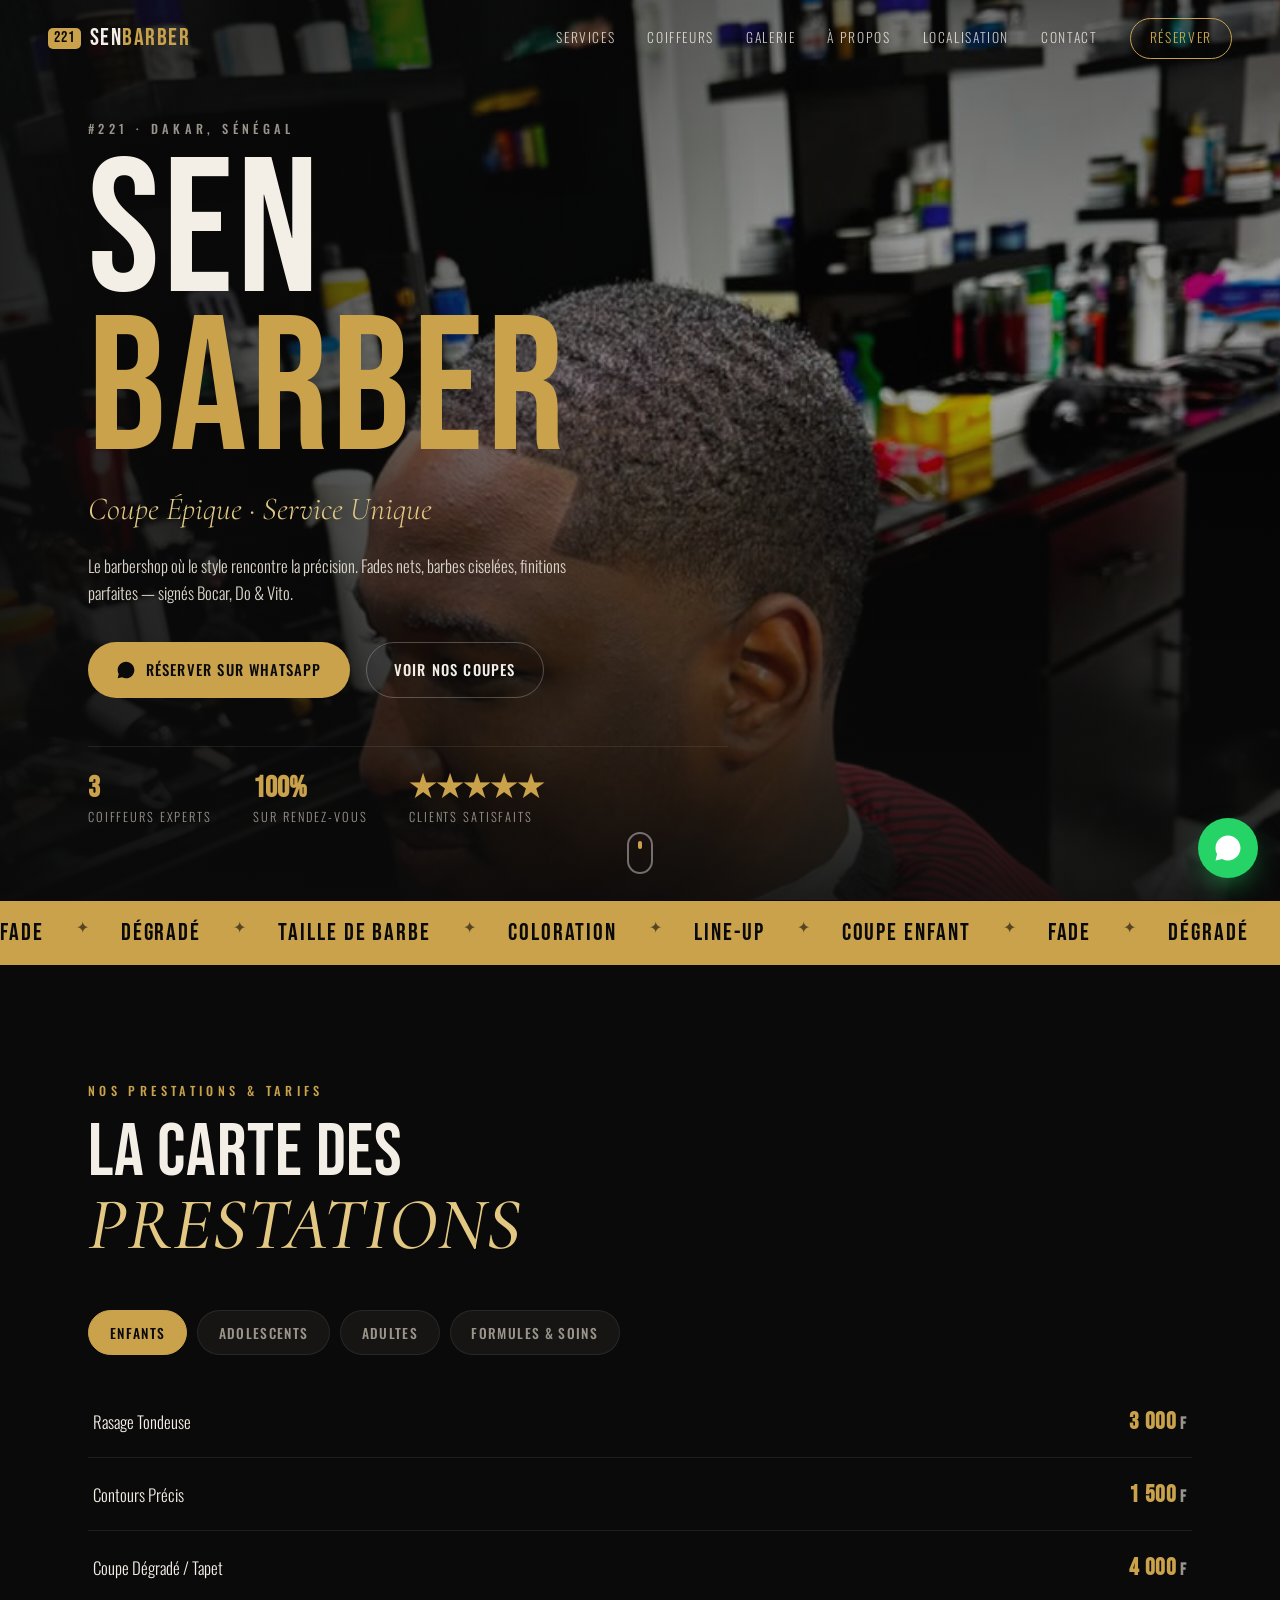
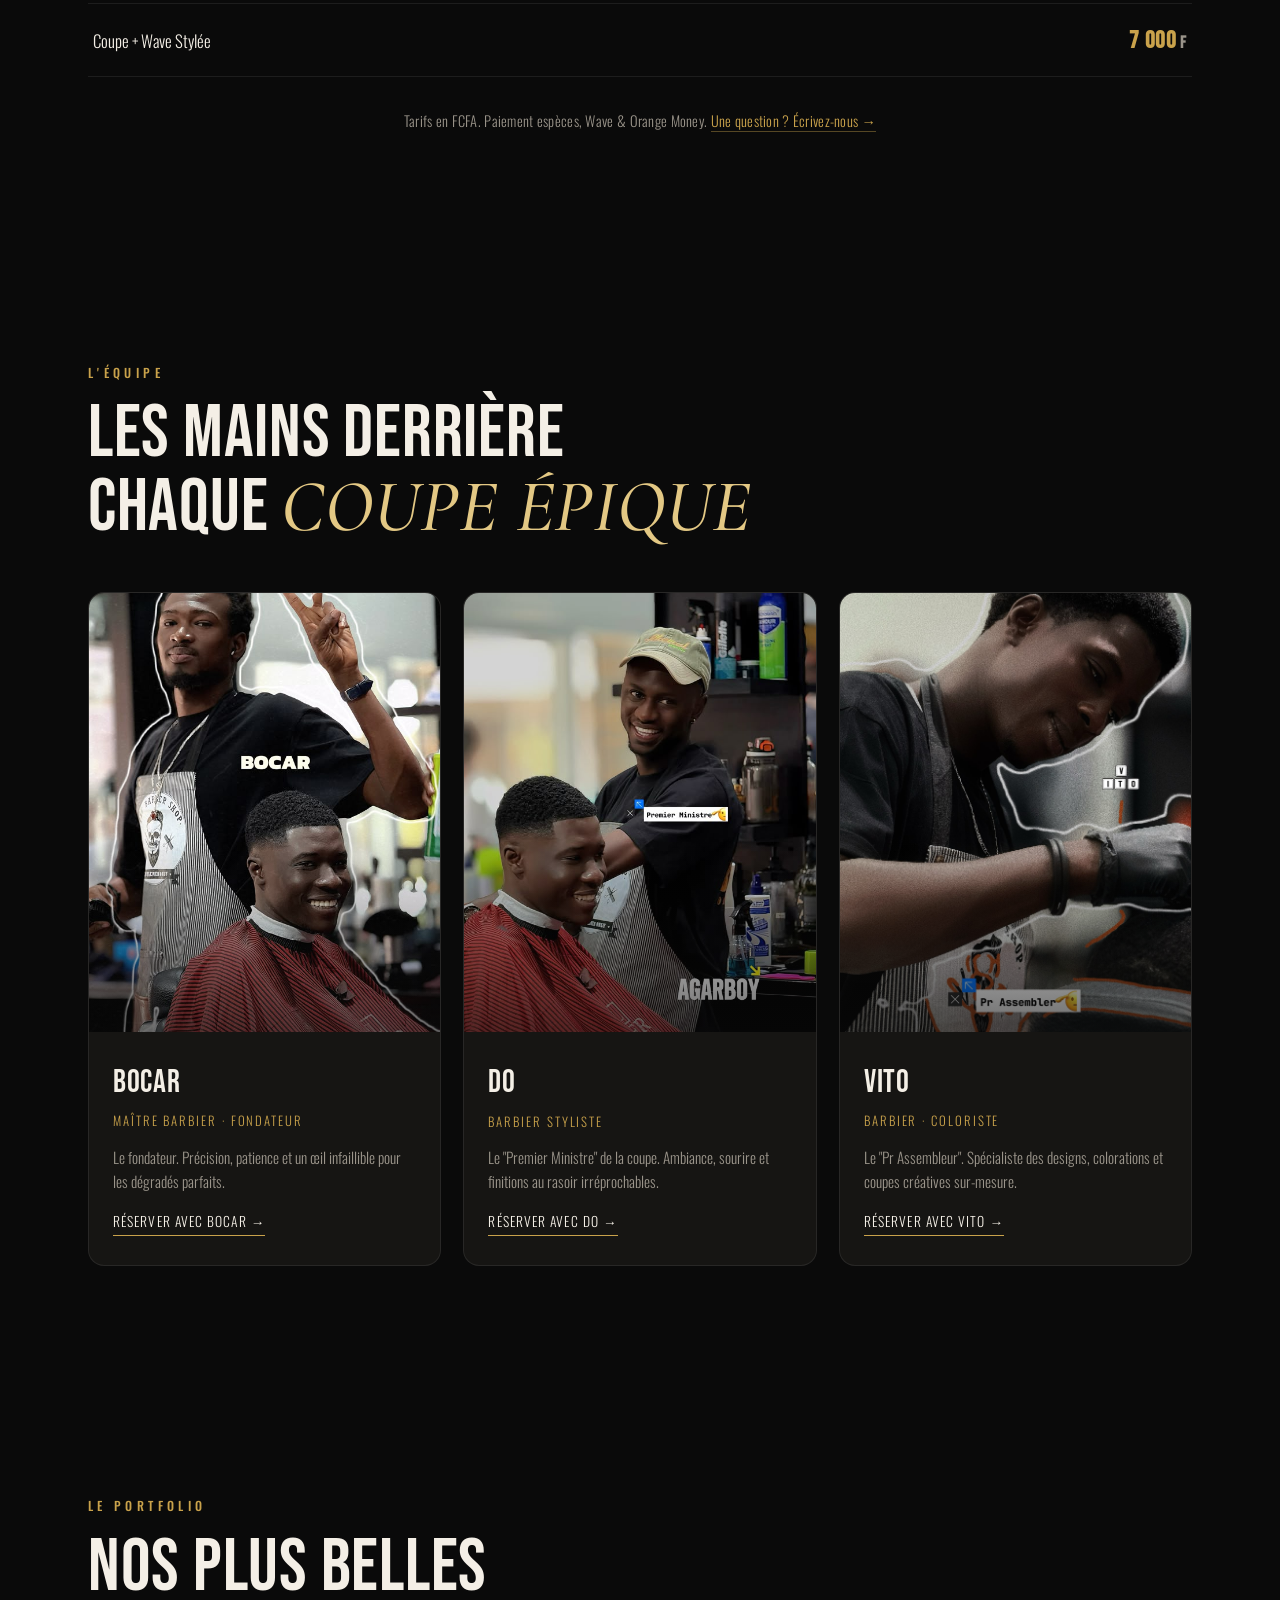
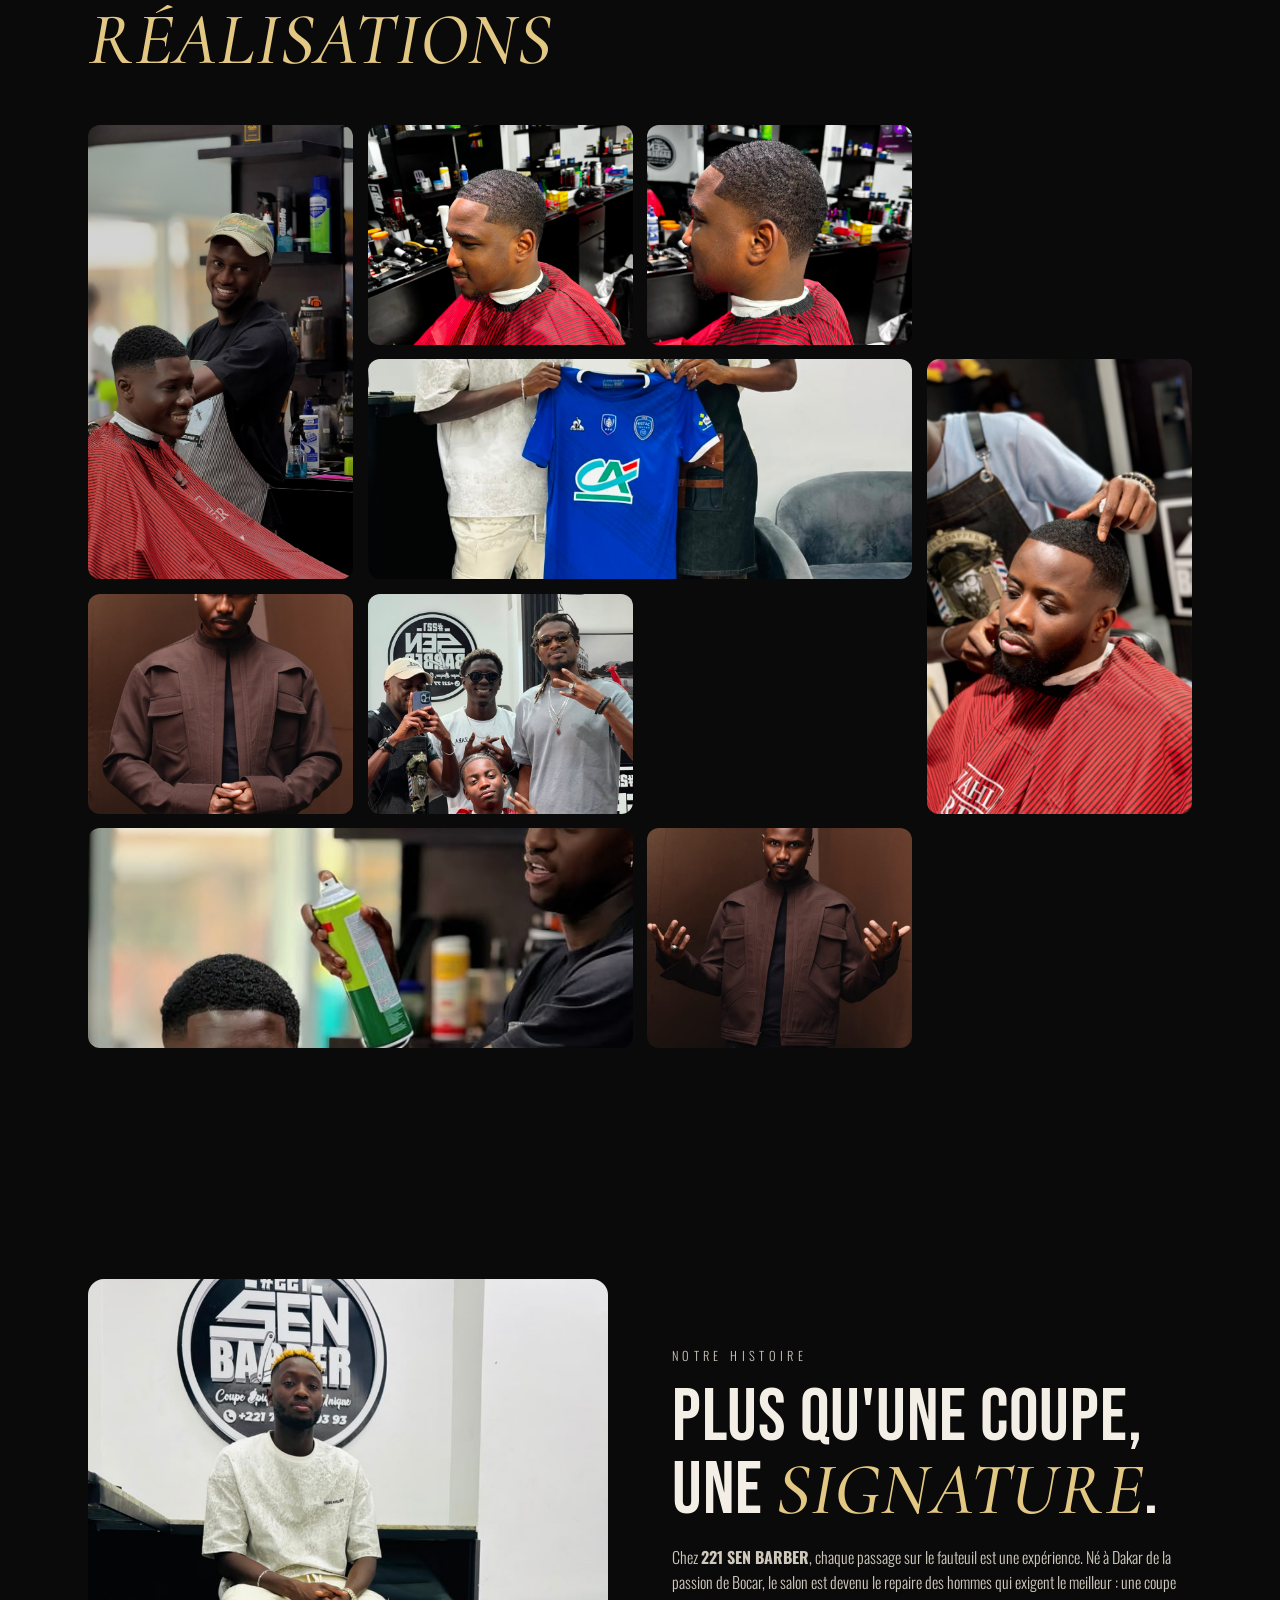
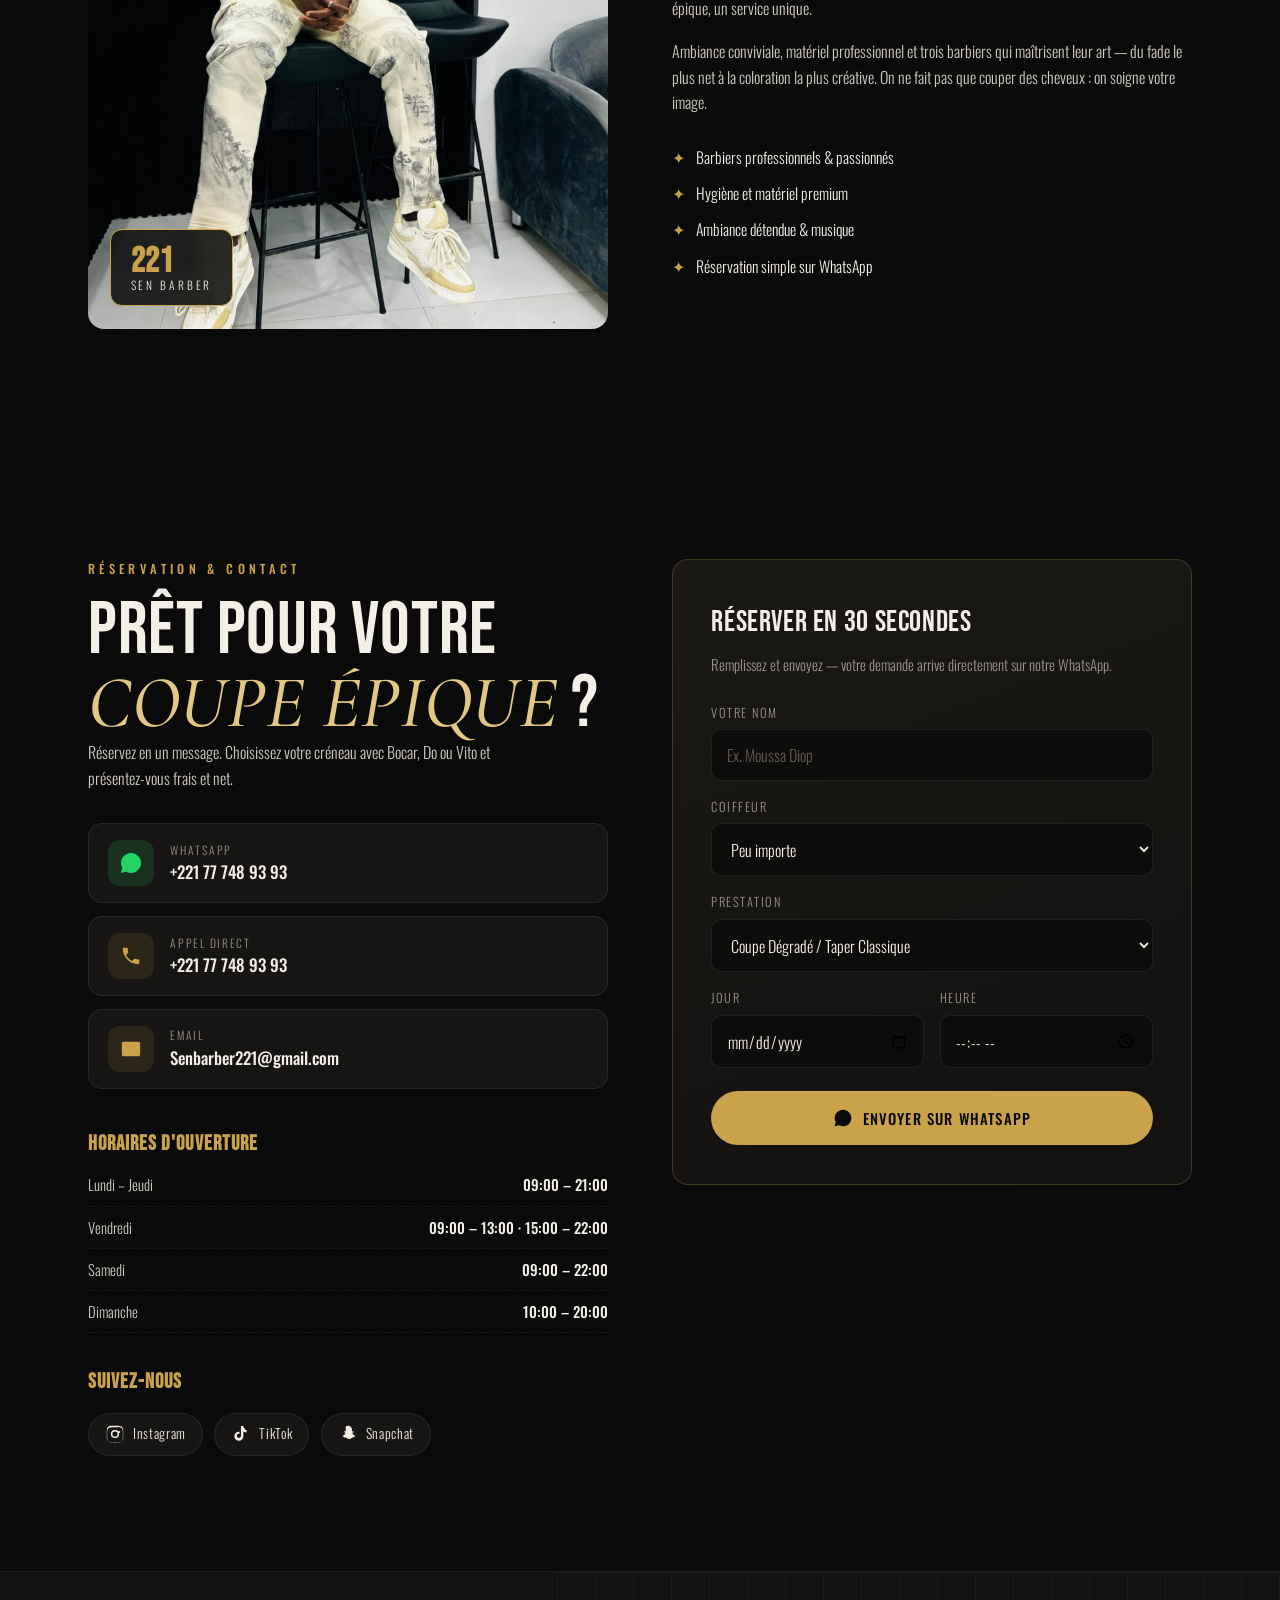
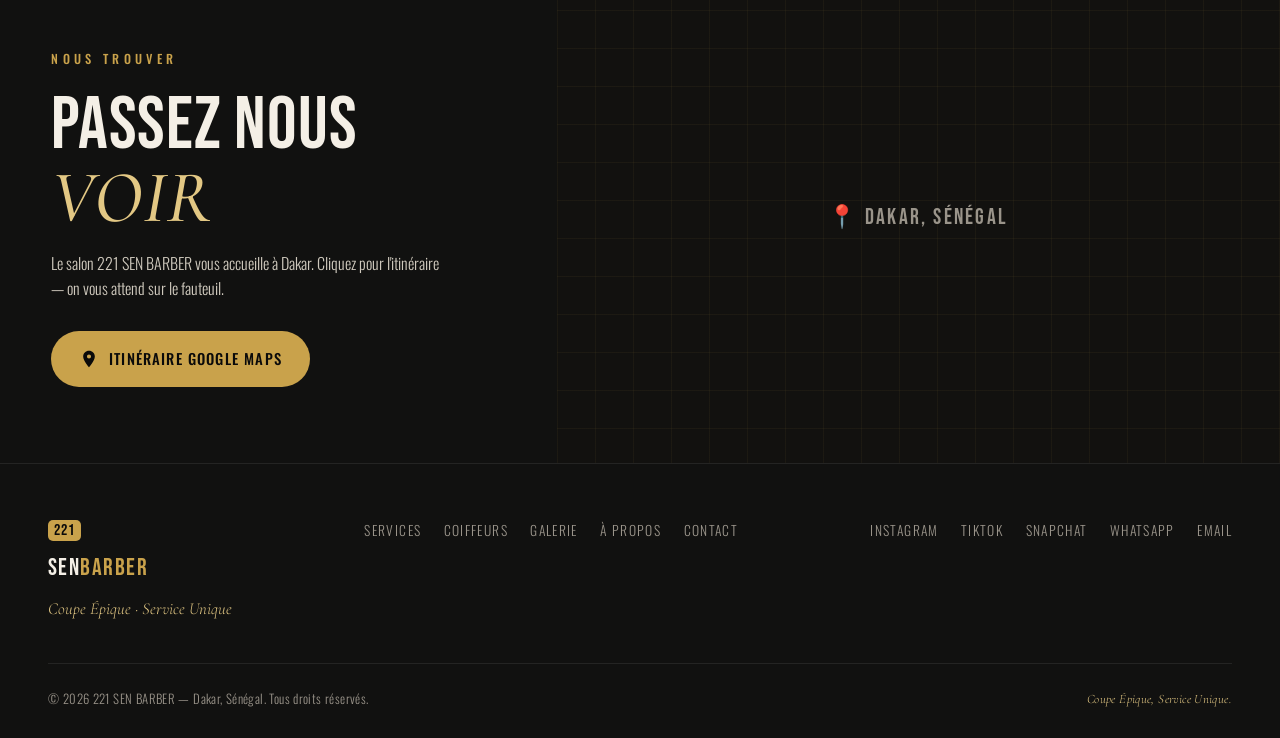
==== commit 2ac672e0: "Hero: remplace la photo floue par une coupe de profil nette Co-Authored-By: Claude Opus 4.8 <noreply" ====
--- a/index.html
+++ b/index.html
@@ -42,7 +42,7 @@
 
 <!-- ===== HERO ===== -->
 <section class="hero" id="accueil">
-  <div class="hero-bg" style="background-image:url('assets/hero.jpg')"></div>
+  <div class="hero-bg" style="background-image:url('assets/cut-1.jpg')"></div>
   <div class="hero-overlay"></div>
   <div class="hero-content">
     <p class="eyebrow">#221 · DAKAR, SÉNÉGAL</p>
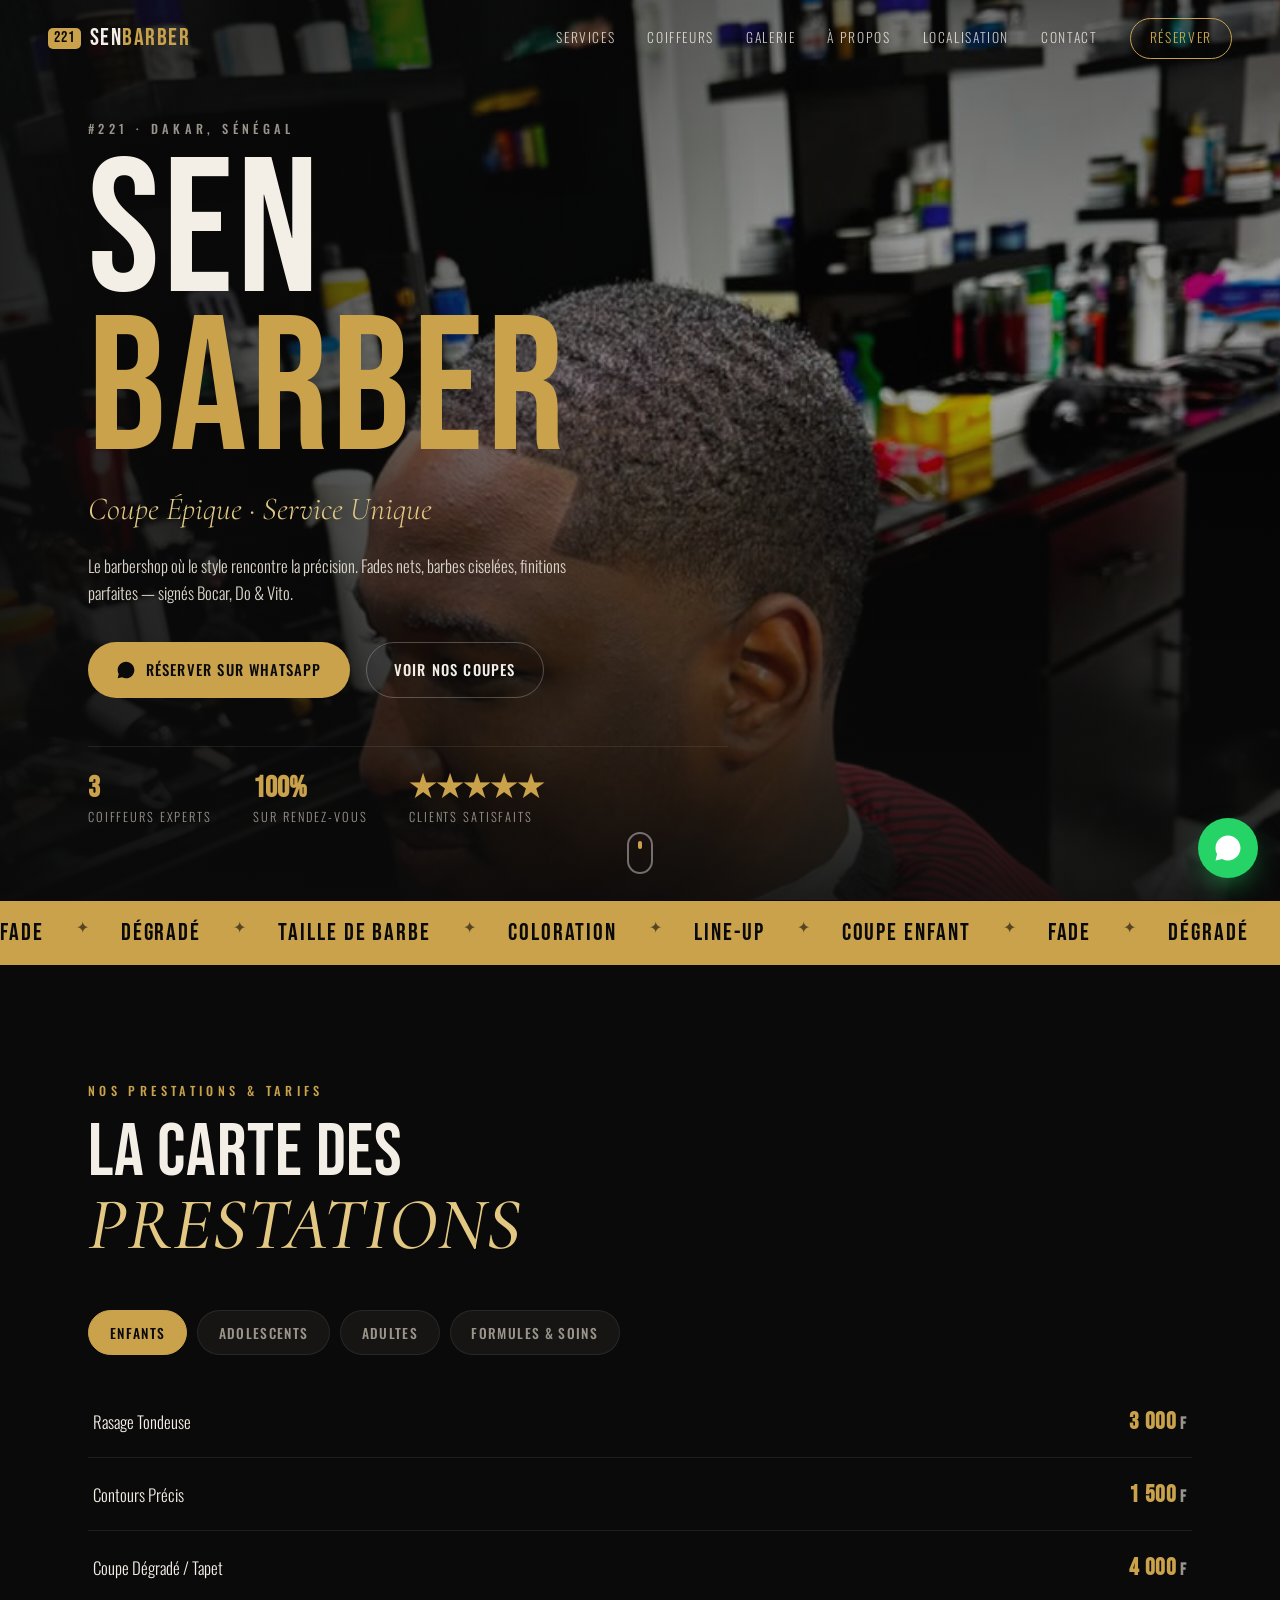
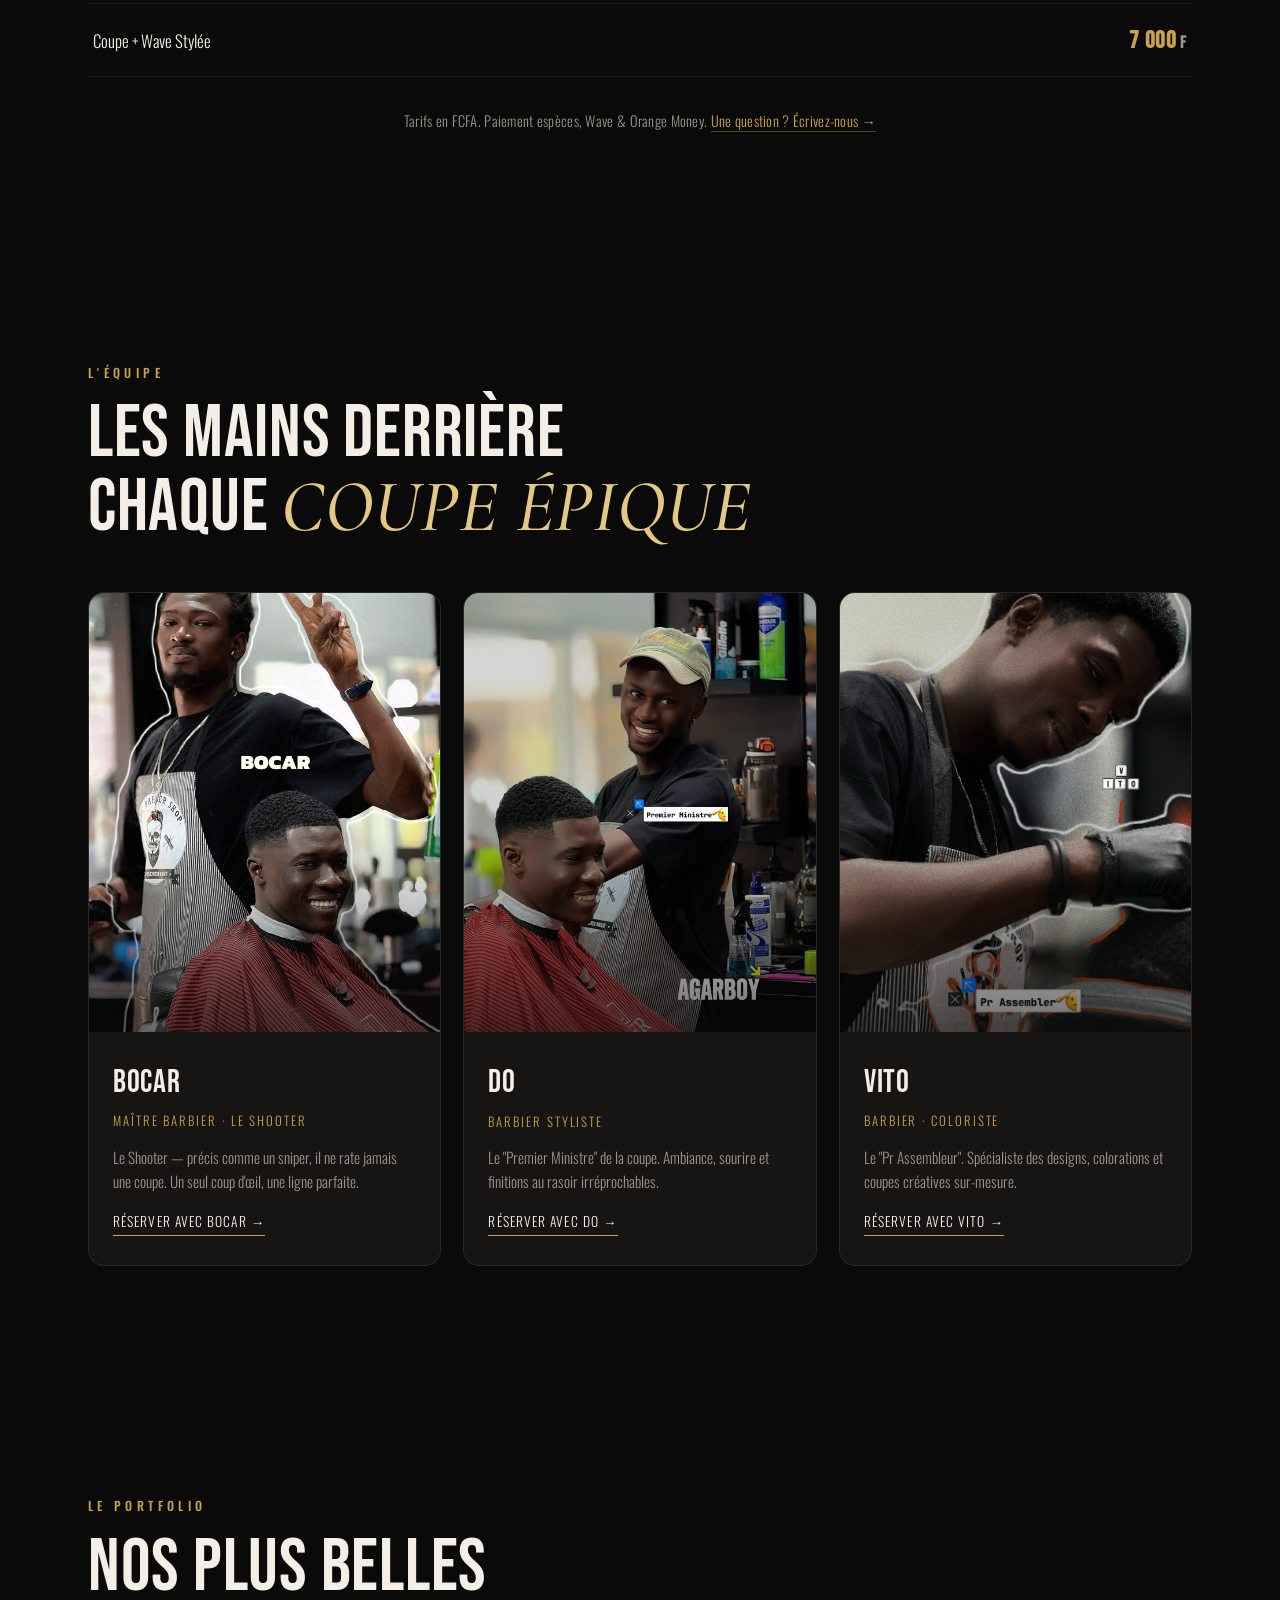
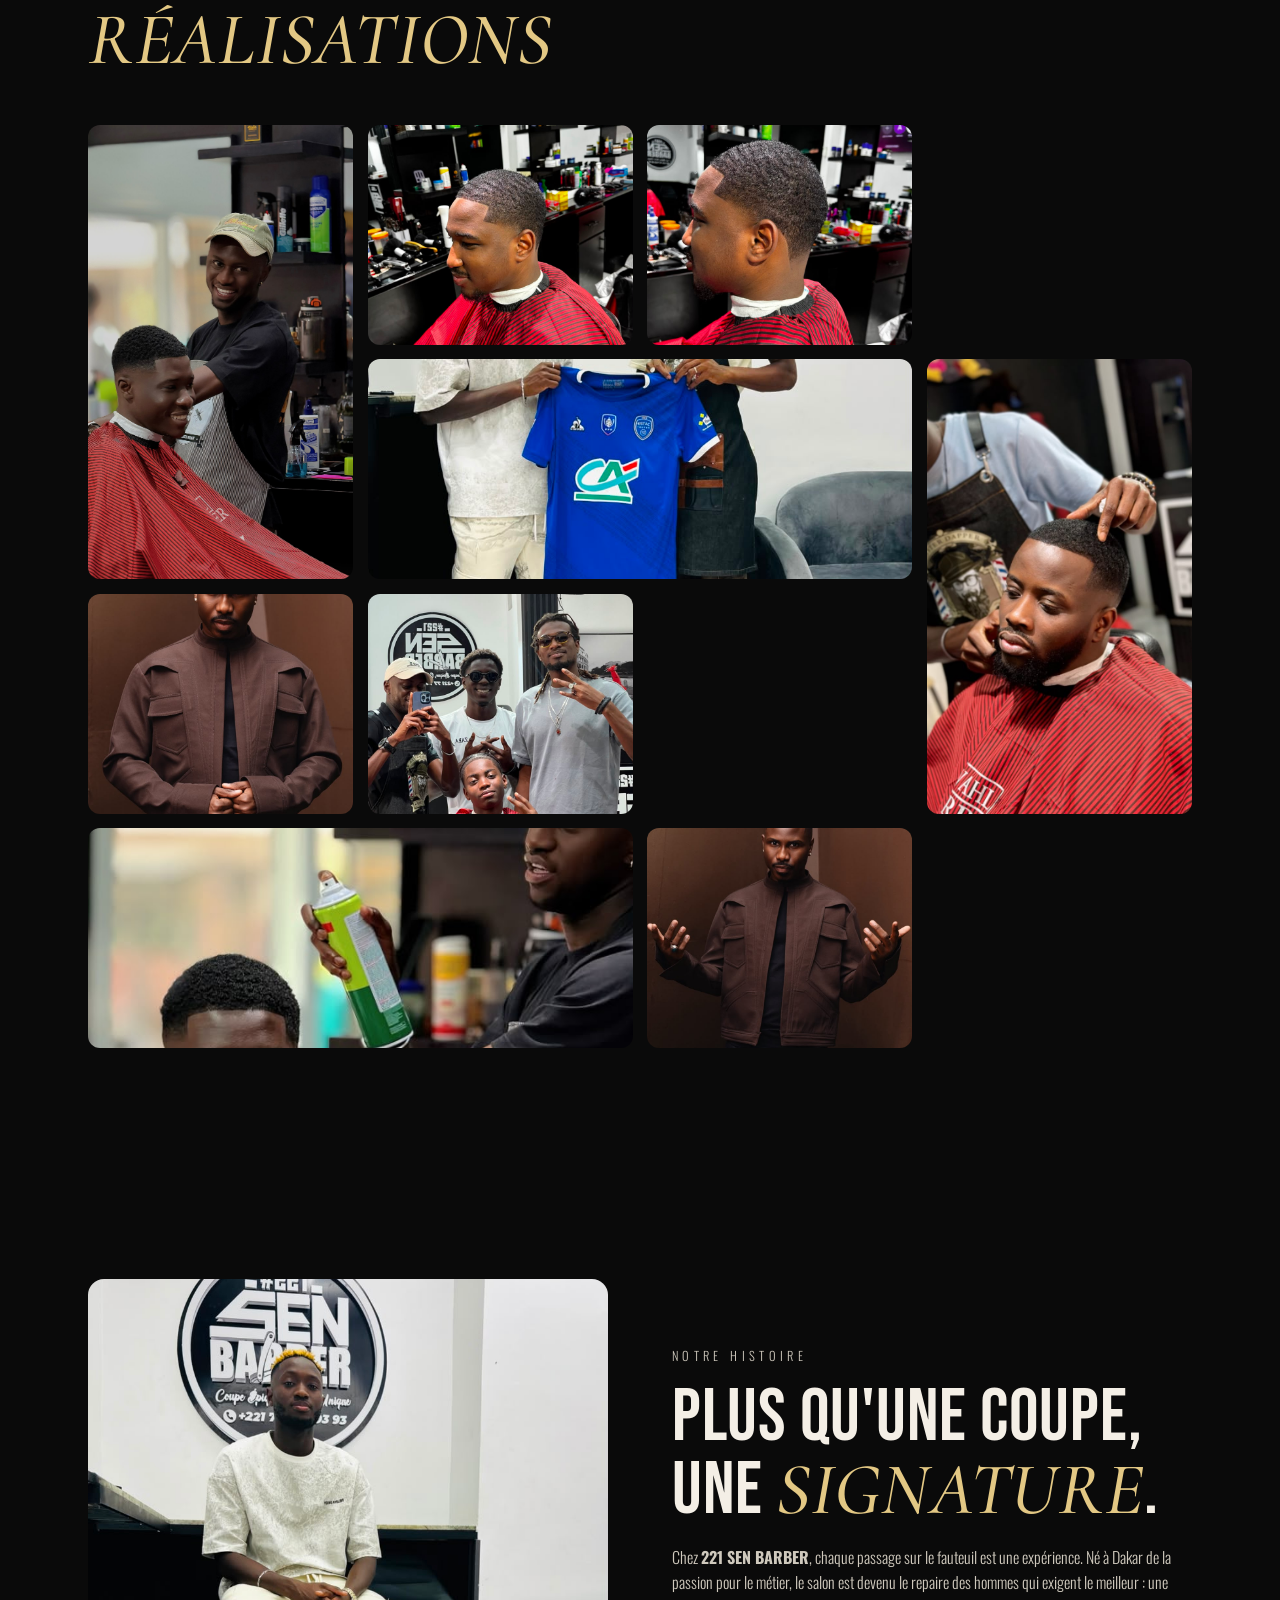
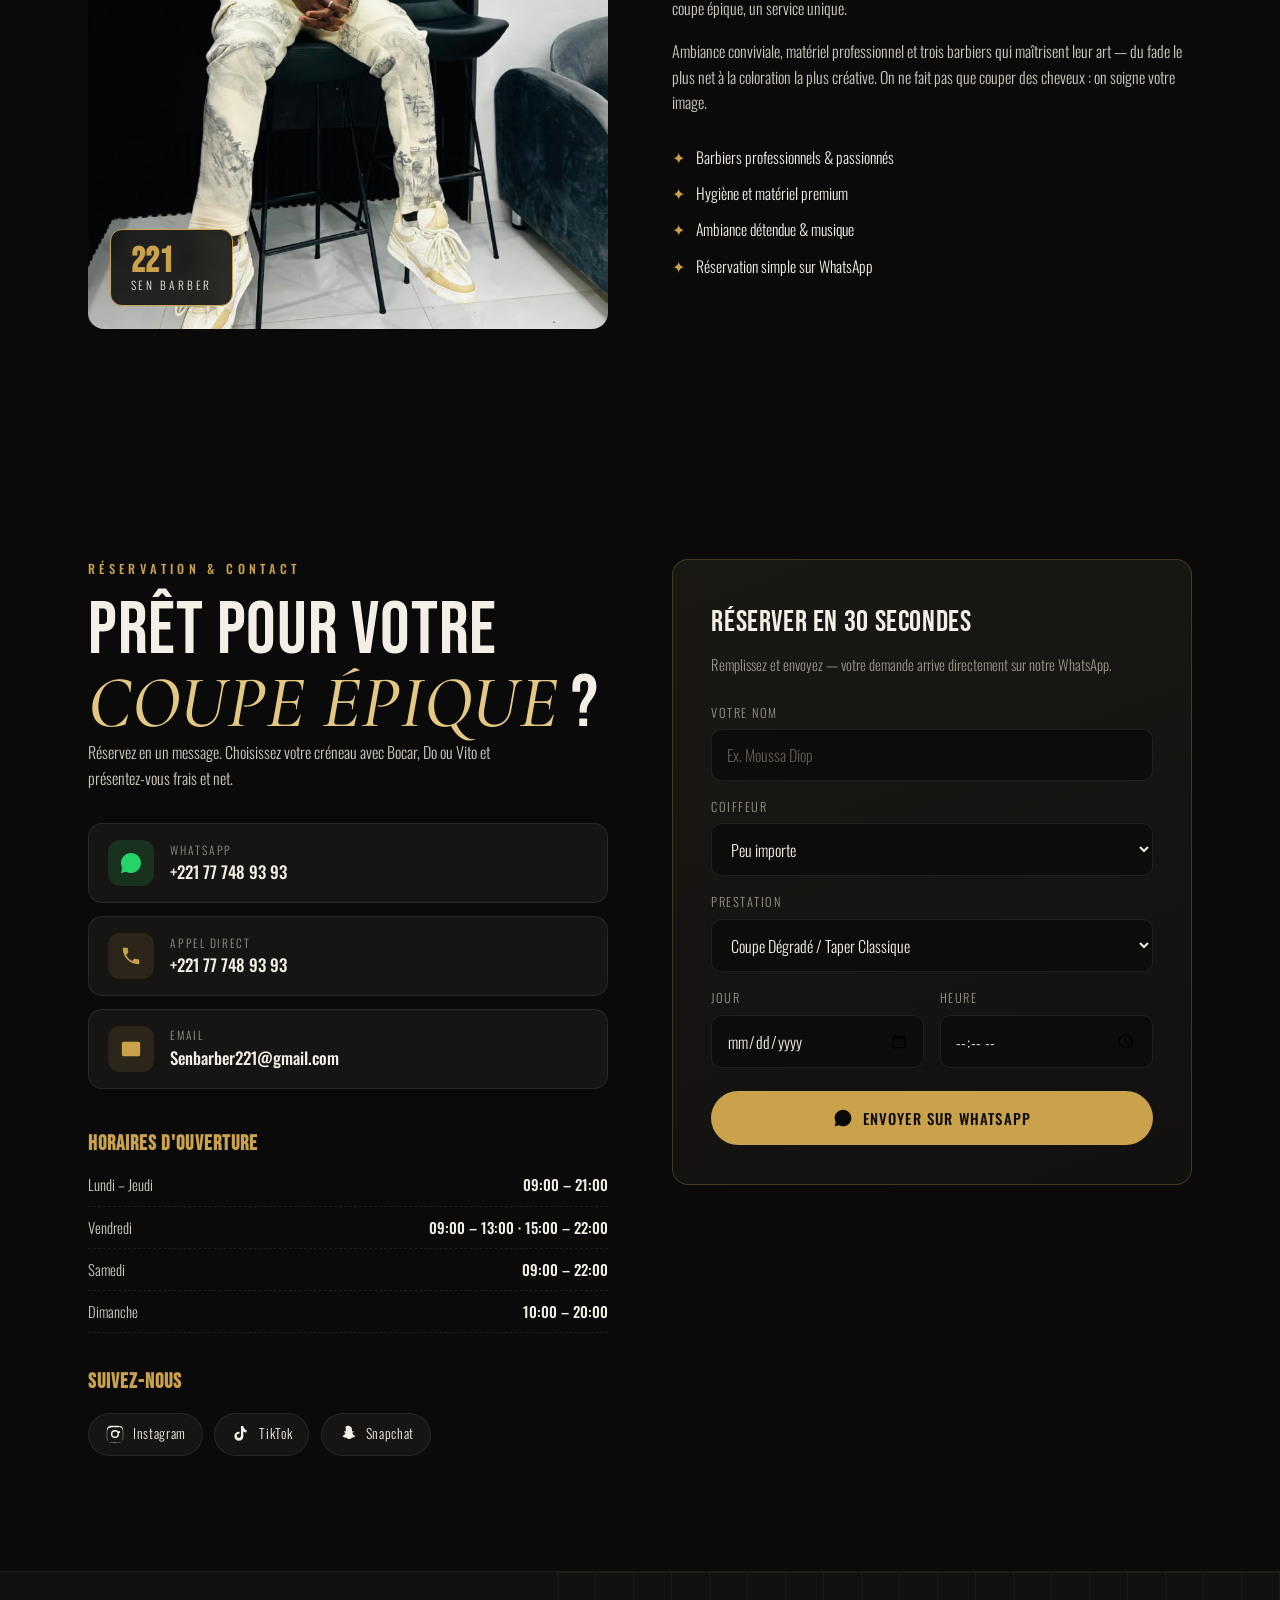
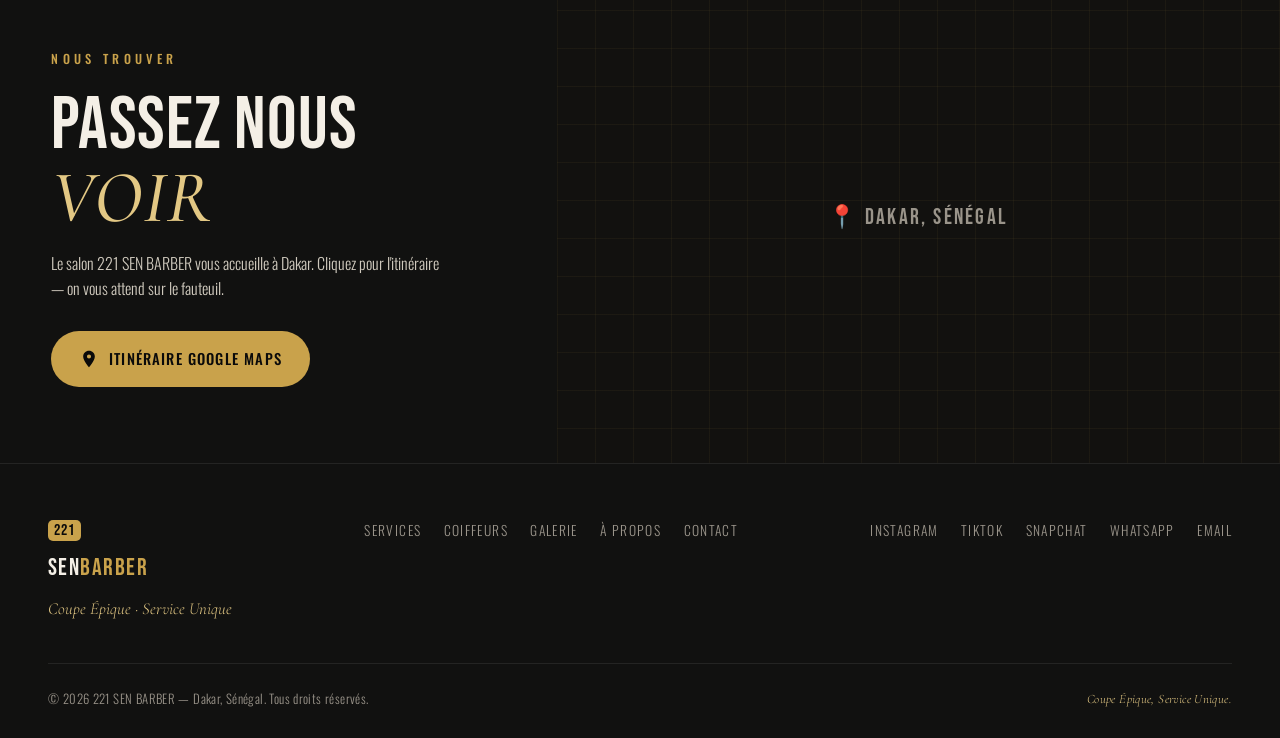
==== commit 69d5a18f: "Bocar: role 'Le Shooter' (sniper, ne rate jamais une coupe) au lieu de fondateur Co-Authored-By: Cla" ====
--- a/index.html
+++ b/index.html
@@ -156,8 +156,8 @@
       <div class="barber-photo"><img src="assets/barber-bocar.jpg" alt="Bocar, coiffeur chez 221 Sen Barber" loading="lazy" /></div>
       <div class="barber-info">
         <h3>Bocar</h3>
-        <p class="barber-role">Maître barbier · Fondateur</p>
-        <p class="barber-desc">Le fondateur. Précision, patience et un œil infaillible pour les dégradés parfaits.</p>
+        <p class="barber-role">Maître barbier · Le Shooter</p>
+        <p class="barber-desc">Le Shooter — précis comme un sniper, il ne rate jamais une coupe. Un seul coup d'œil, une ligne parfaite.</p>
         <a class="barber-book" href="https://wa.me/221777489393?text=Bonjour%2C%20je%20souhaite%20r%C3%A9server%20avec%20Bocar." target="_blank" rel="noopener">Réserver avec Bocar →</a>
       </div>
     </article>
@@ -214,7 +214,7 @@
     <div class="about-text">
       <p class="eyebrow eyebrow-gold">Notre histoire</p>
       <h2>Plus qu'une coupe,<br />une <em>signature</em>.</h2>
-      <p>Chez <strong>221 SEN BARBER</strong>, chaque passage sur le fauteuil est une expérience. Né à Dakar de la passion de Bocar, le salon est devenu le repaire des hommes qui exigent le meilleur : une coupe épique, un service unique.</p>
+      <p>Chez <strong>221 SEN BARBER</strong>, chaque passage sur le fauteuil est une expérience. Né à Dakar de la passion pour le métier, le salon est devenu le repaire des hommes qui exigent le meilleur : une coupe épique, un service unique.</p>
       <p>Ambiance conviviale, matériel professionnel et trois barbiers qui maîtrisent leur art — du fade le plus net à la coloration la plus créative. On ne fait pas que couper des cheveux : on soigne votre image.</p>
       <ul class="about-list">
         <li><span>✦</span> Barbiers professionnels &amp; passionnés</li>
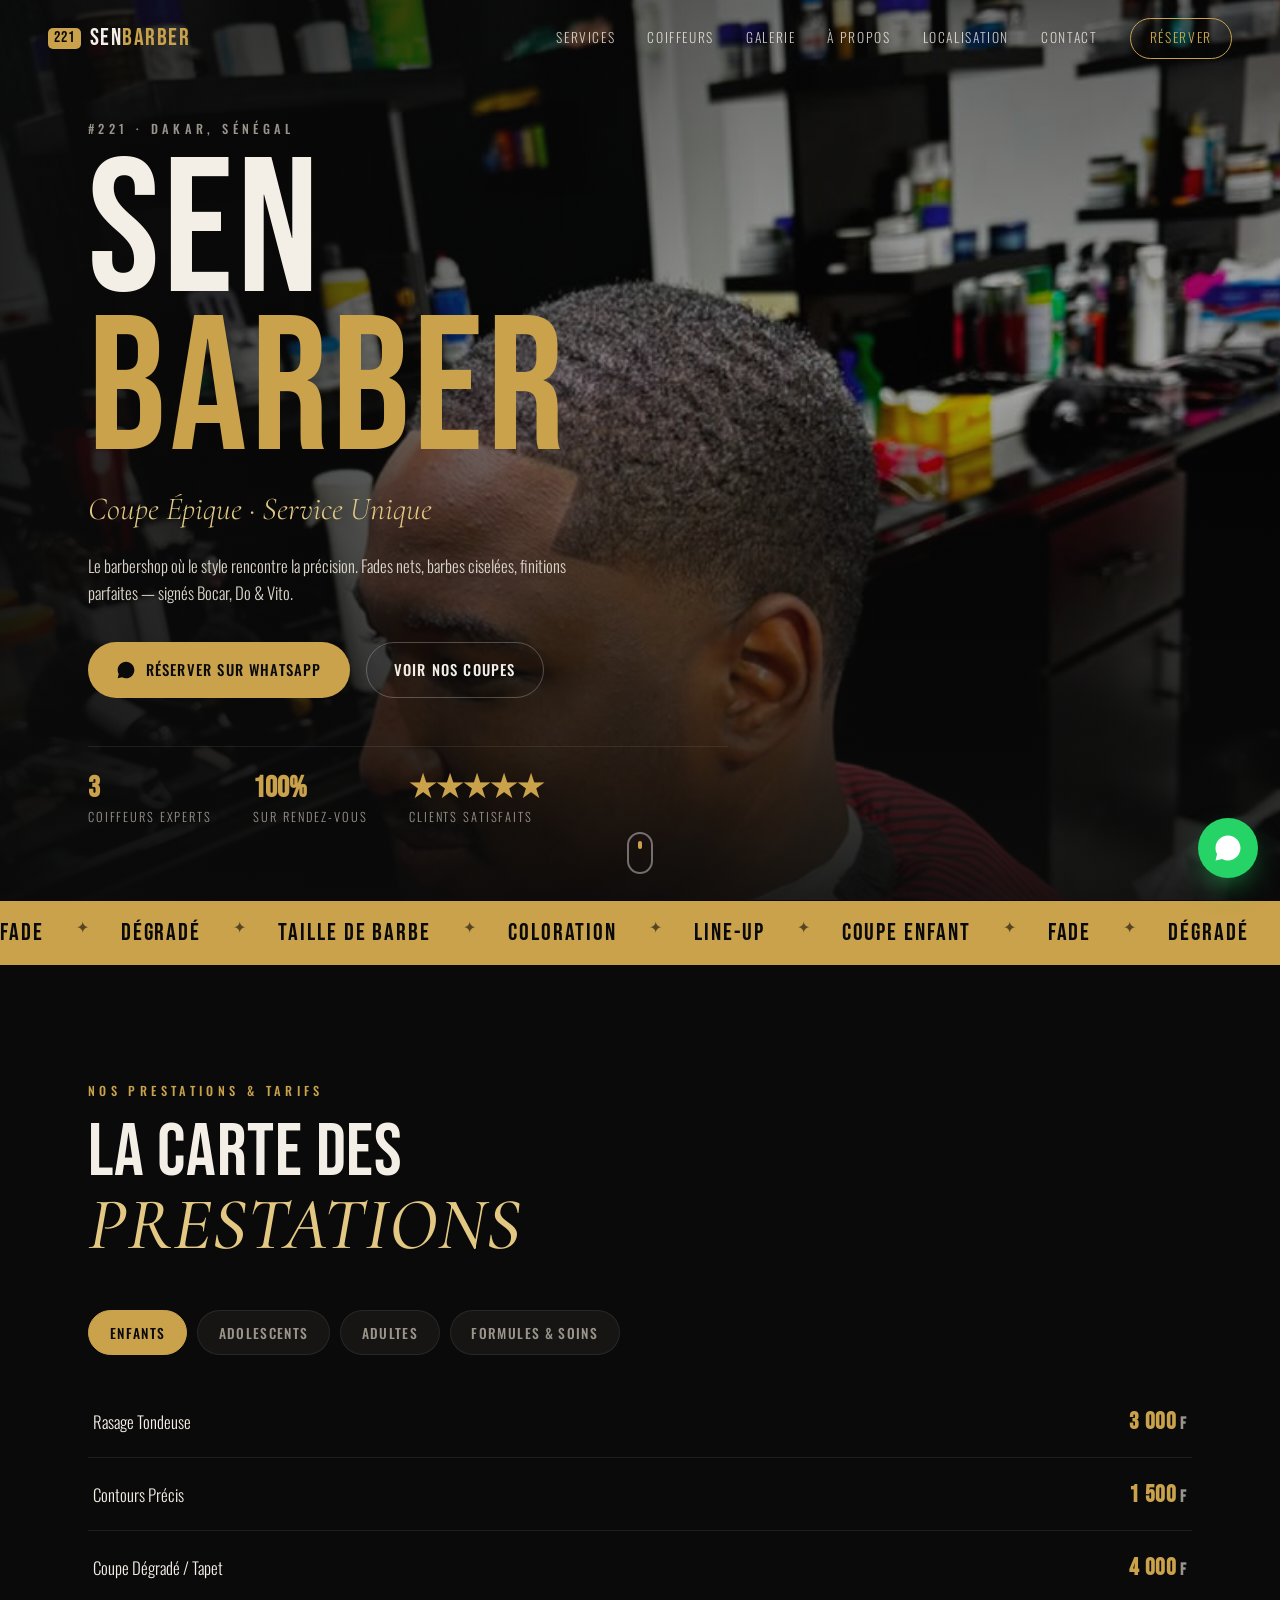
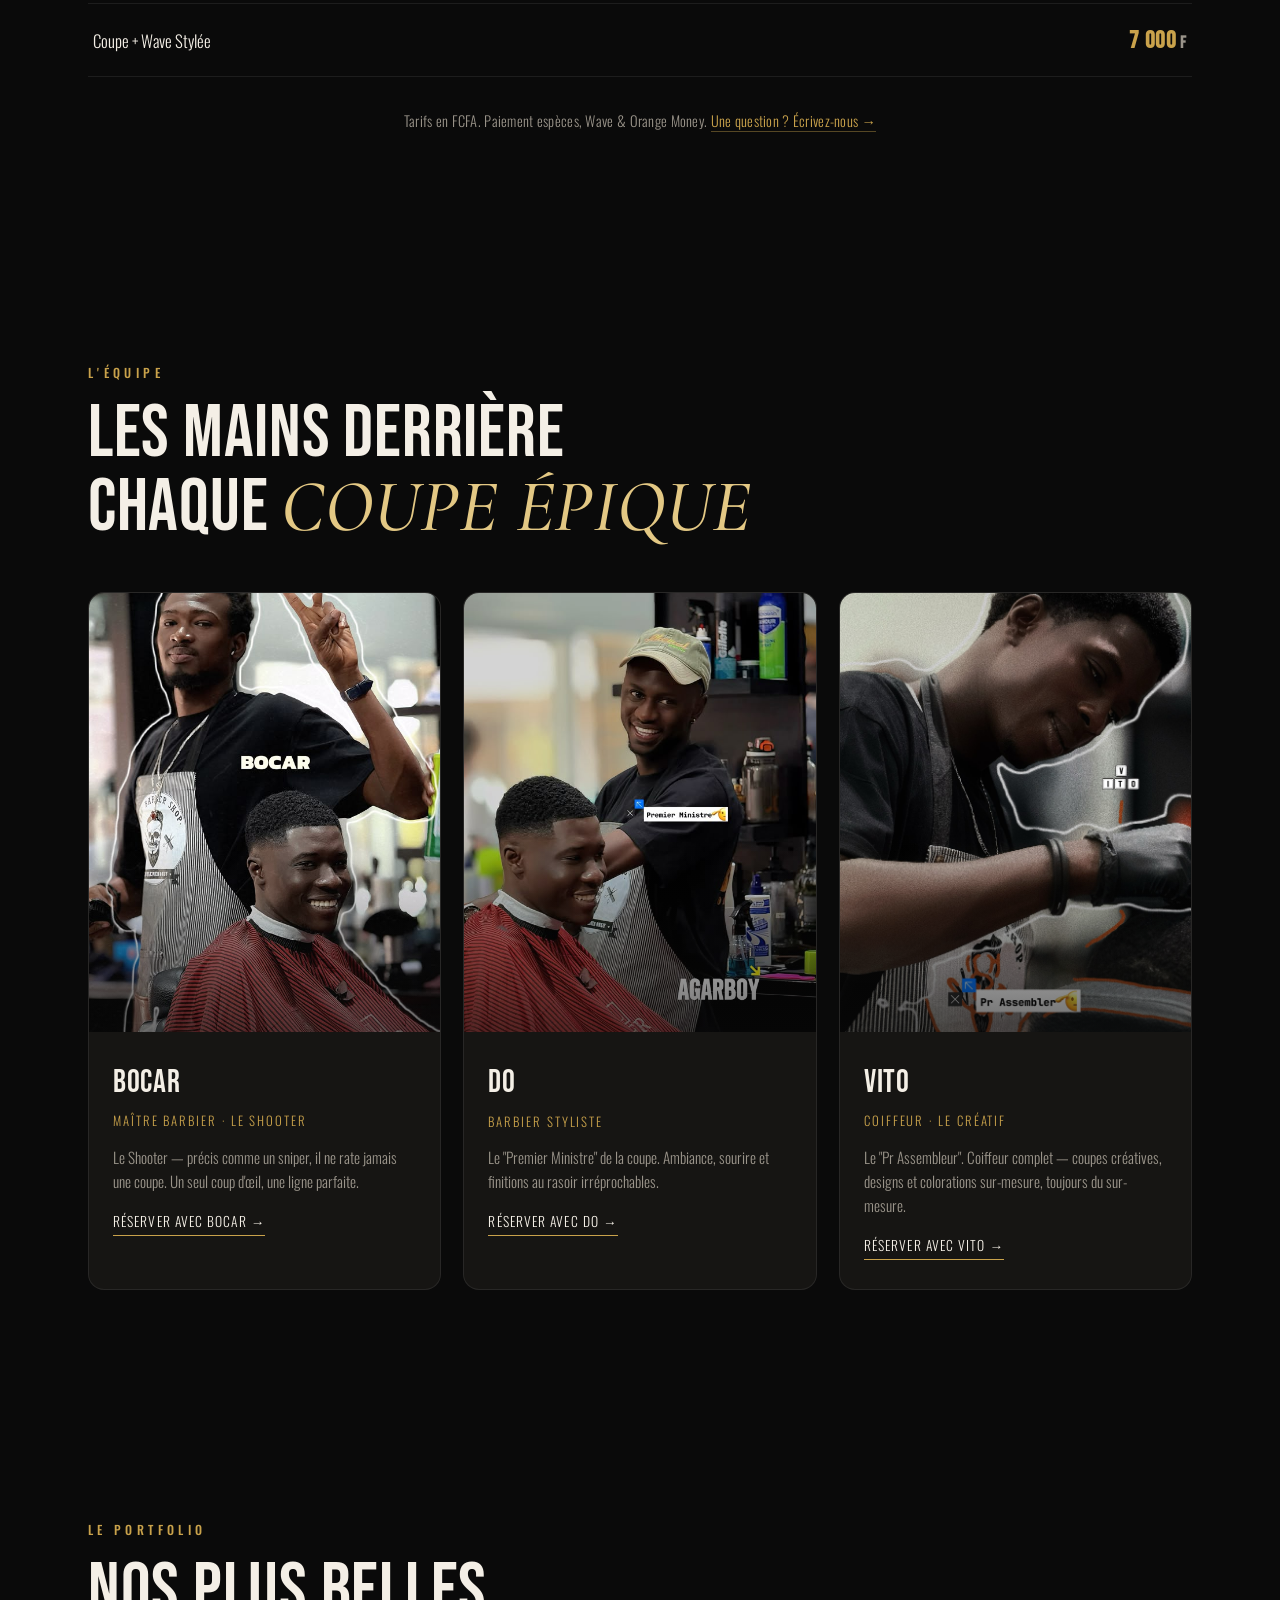
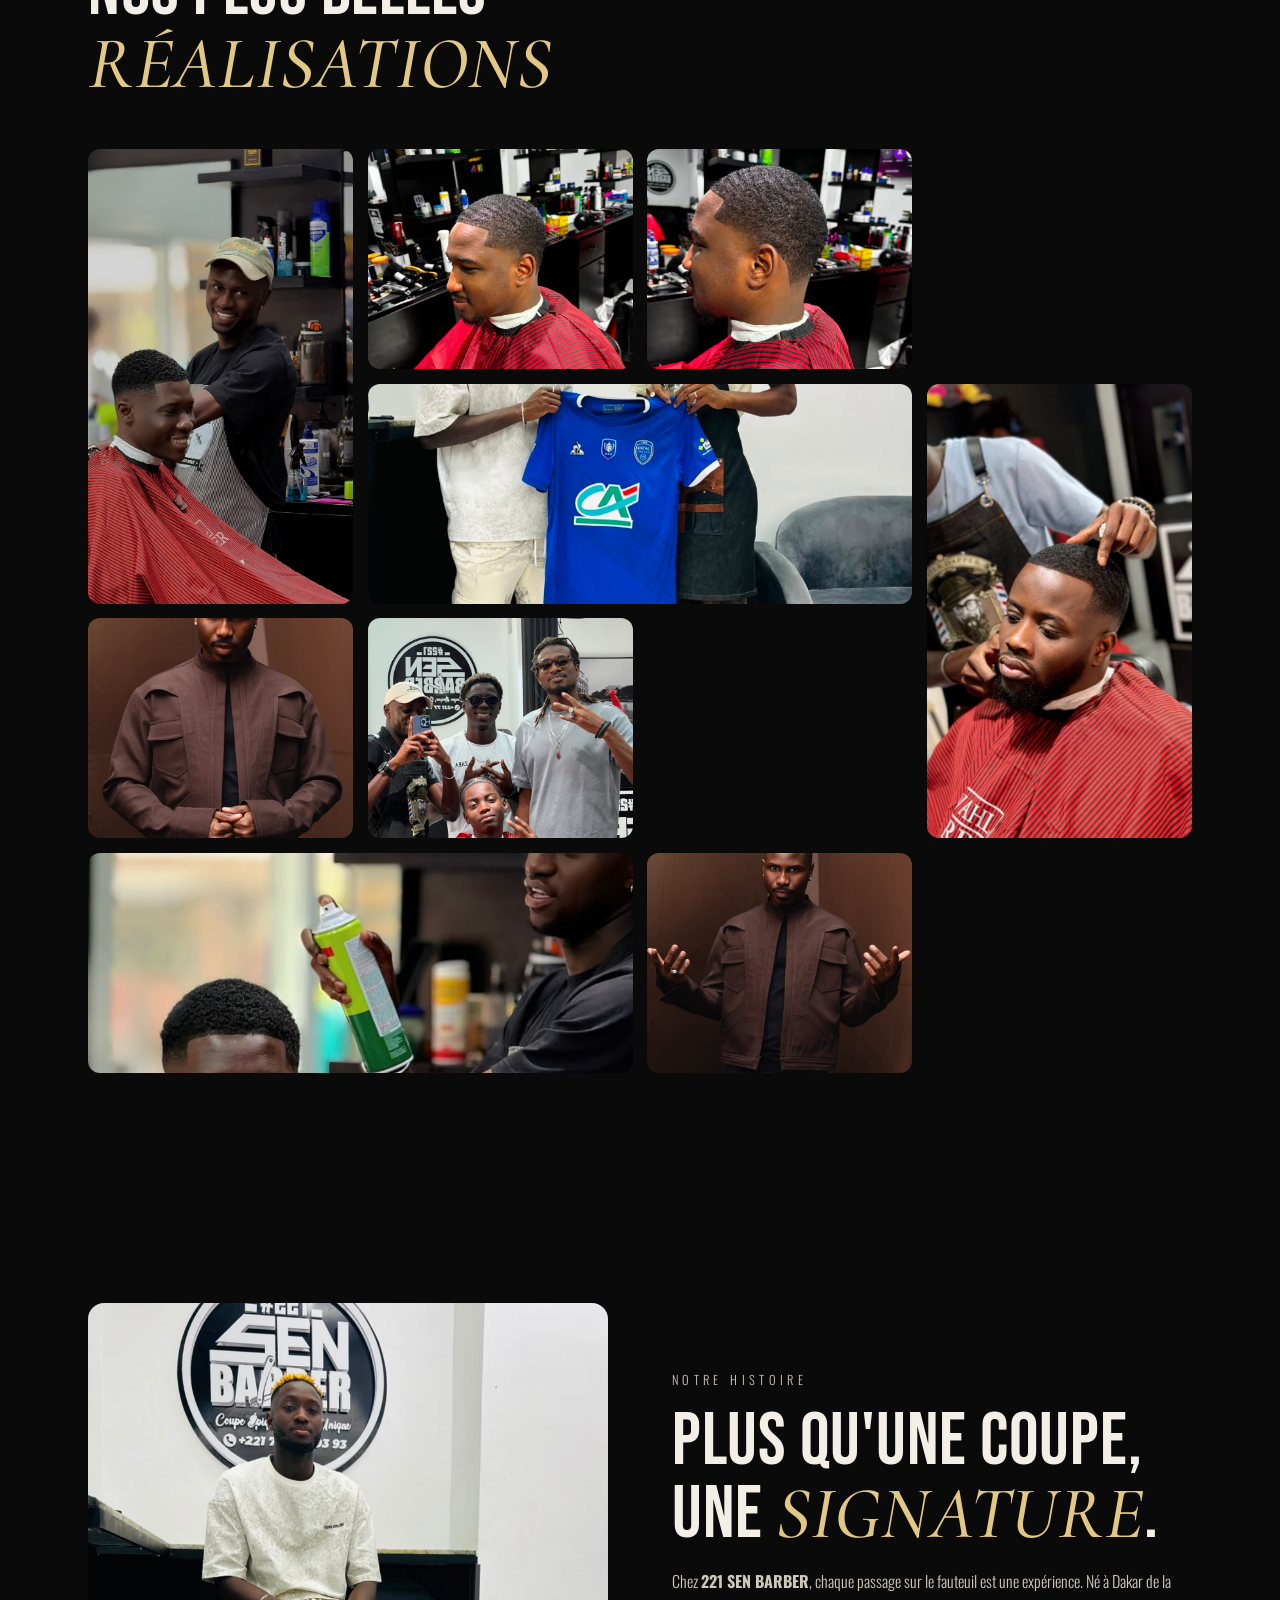
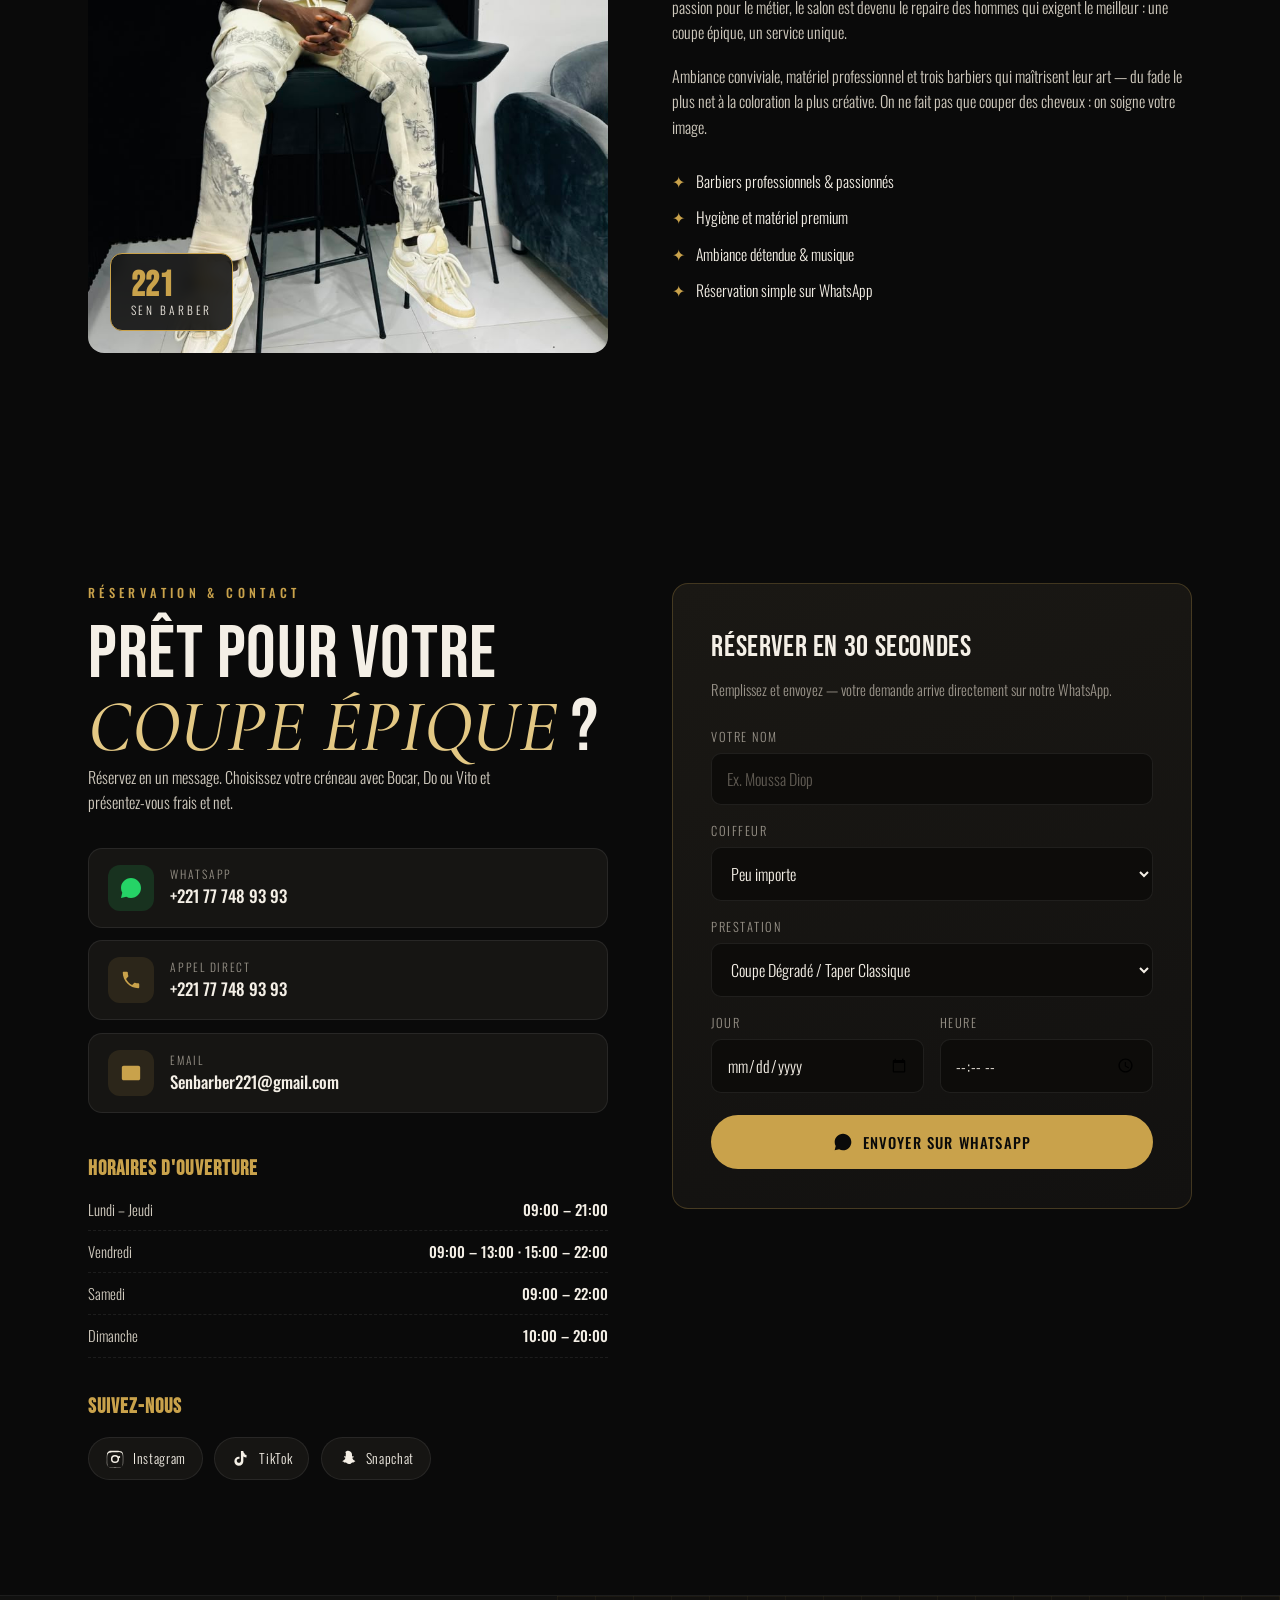
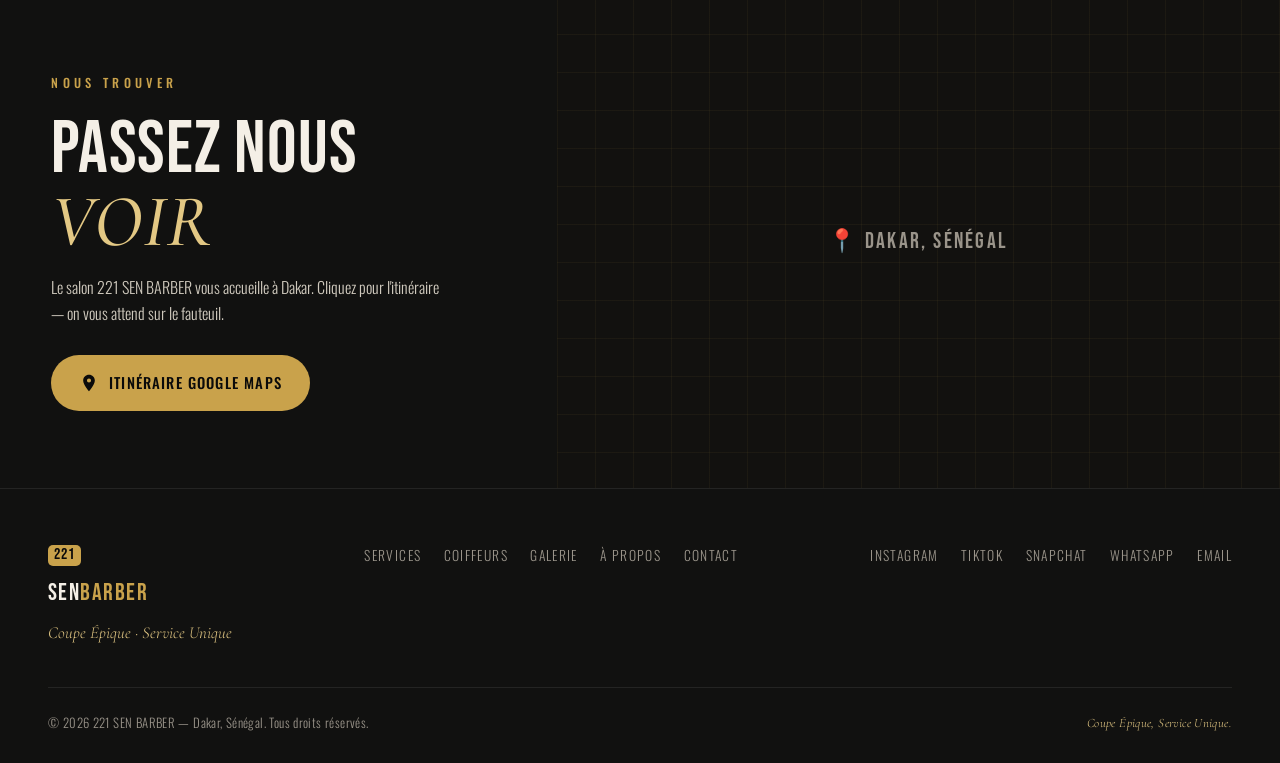
==== commit d57912a7: "Vito: presente comme coiffeur complet (Le Creatif) Co-Authored-By: Claude Opus 4.8 <noreply@anthropi" ====
--- a/index.html
+++ b/index.html
@@ -174,8 +174,8 @@
       <div class="barber-photo"><img src="assets/barber-vito.jpg" alt="Vito, coiffeur chez 221 Sen Barber" loading="lazy" /></div>
       <div class="barber-info">
         <h3>Vito</h3>
-        <p class="barber-role">Barbier · Coloriste</p>
-        <p class="barber-desc">Le "Pr Assembleur". Spécialiste des designs, colorations et coupes créatives sur-mesure.</p>
+        <p class="barber-role">Coiffeur · Le Créatif</p>
+        <p class="barber-desc">Le "Pr Assembleur". Coiffeur complet — coupes créatives, designs et colorations sur-mesure, toujours du sur-mesure.</p>
         <a class="barber-book" href="https://wa.me/221777489393?text=Bonjour%2C%20je%20souhaite%20r%C3%A9server%20avec%20Vito." target="_blank" rel="noopener">Réserver avec Vito →</a>
       </div>
     </article>
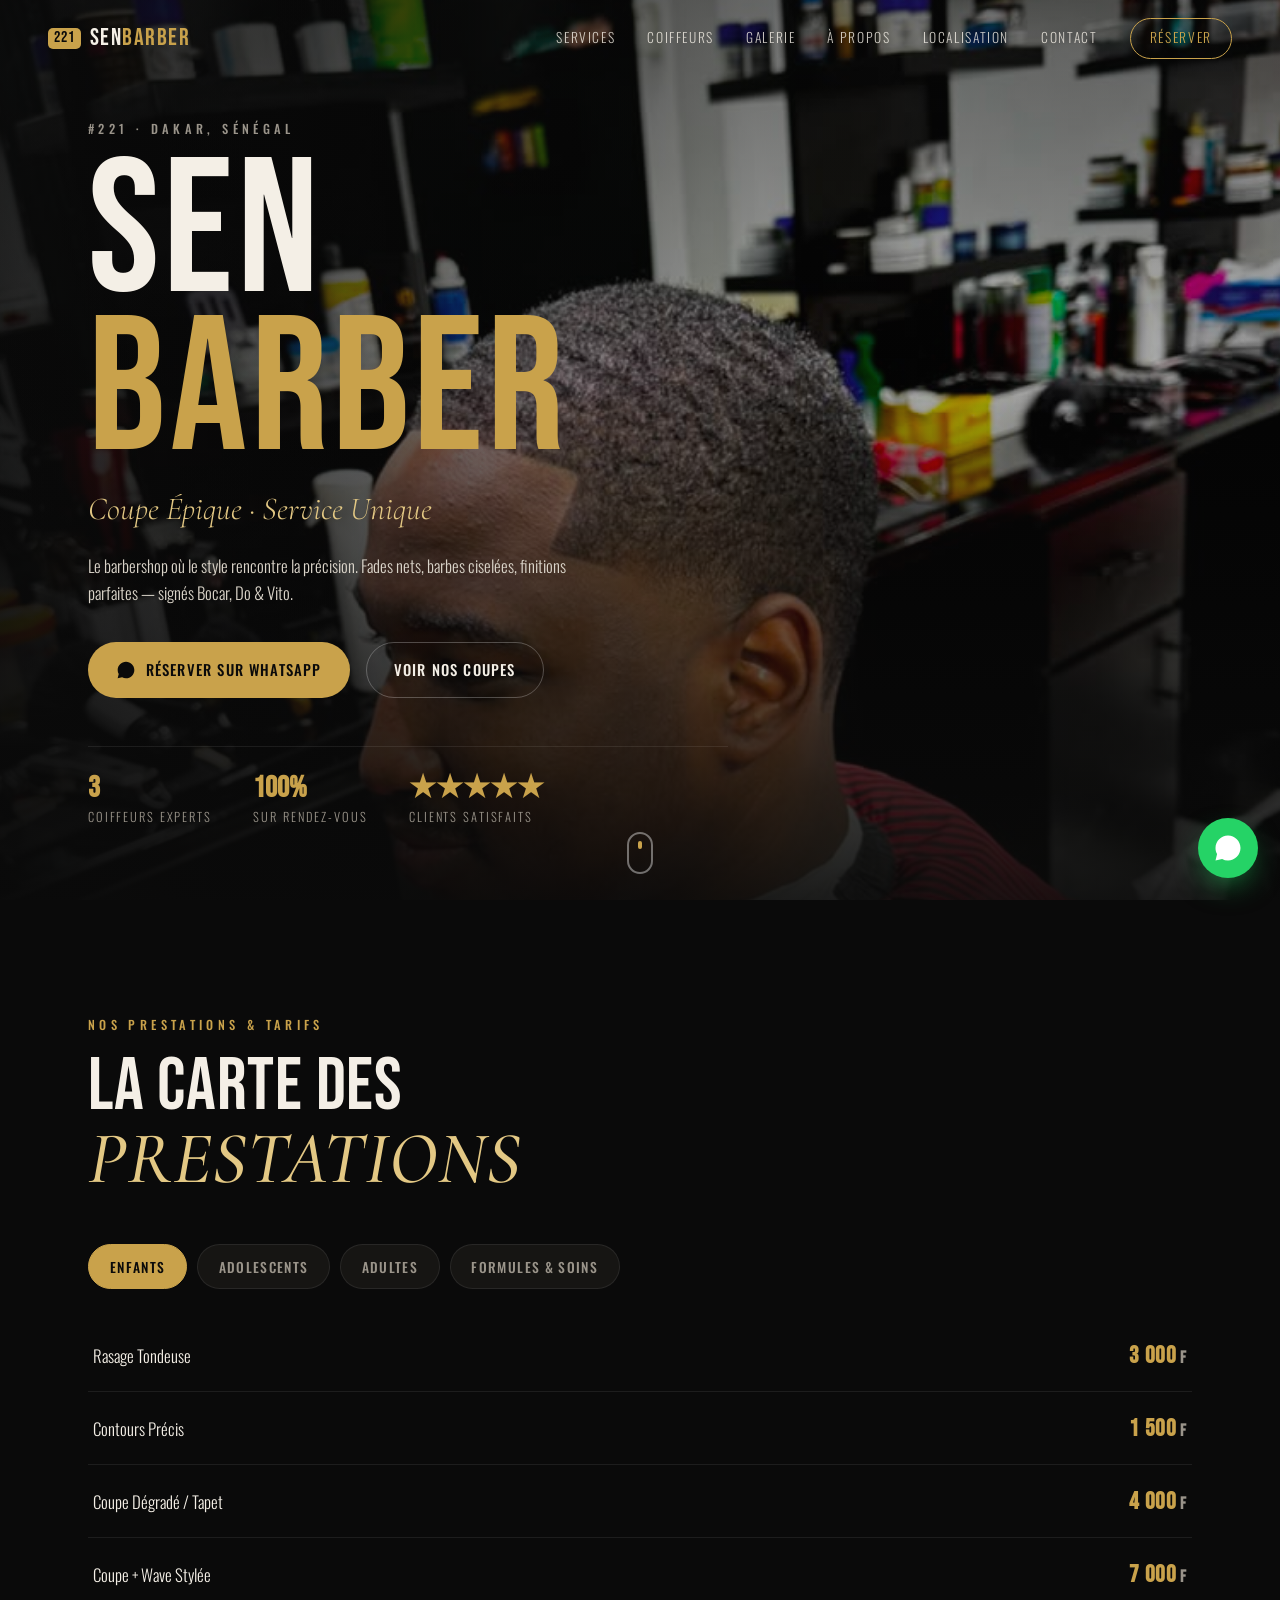
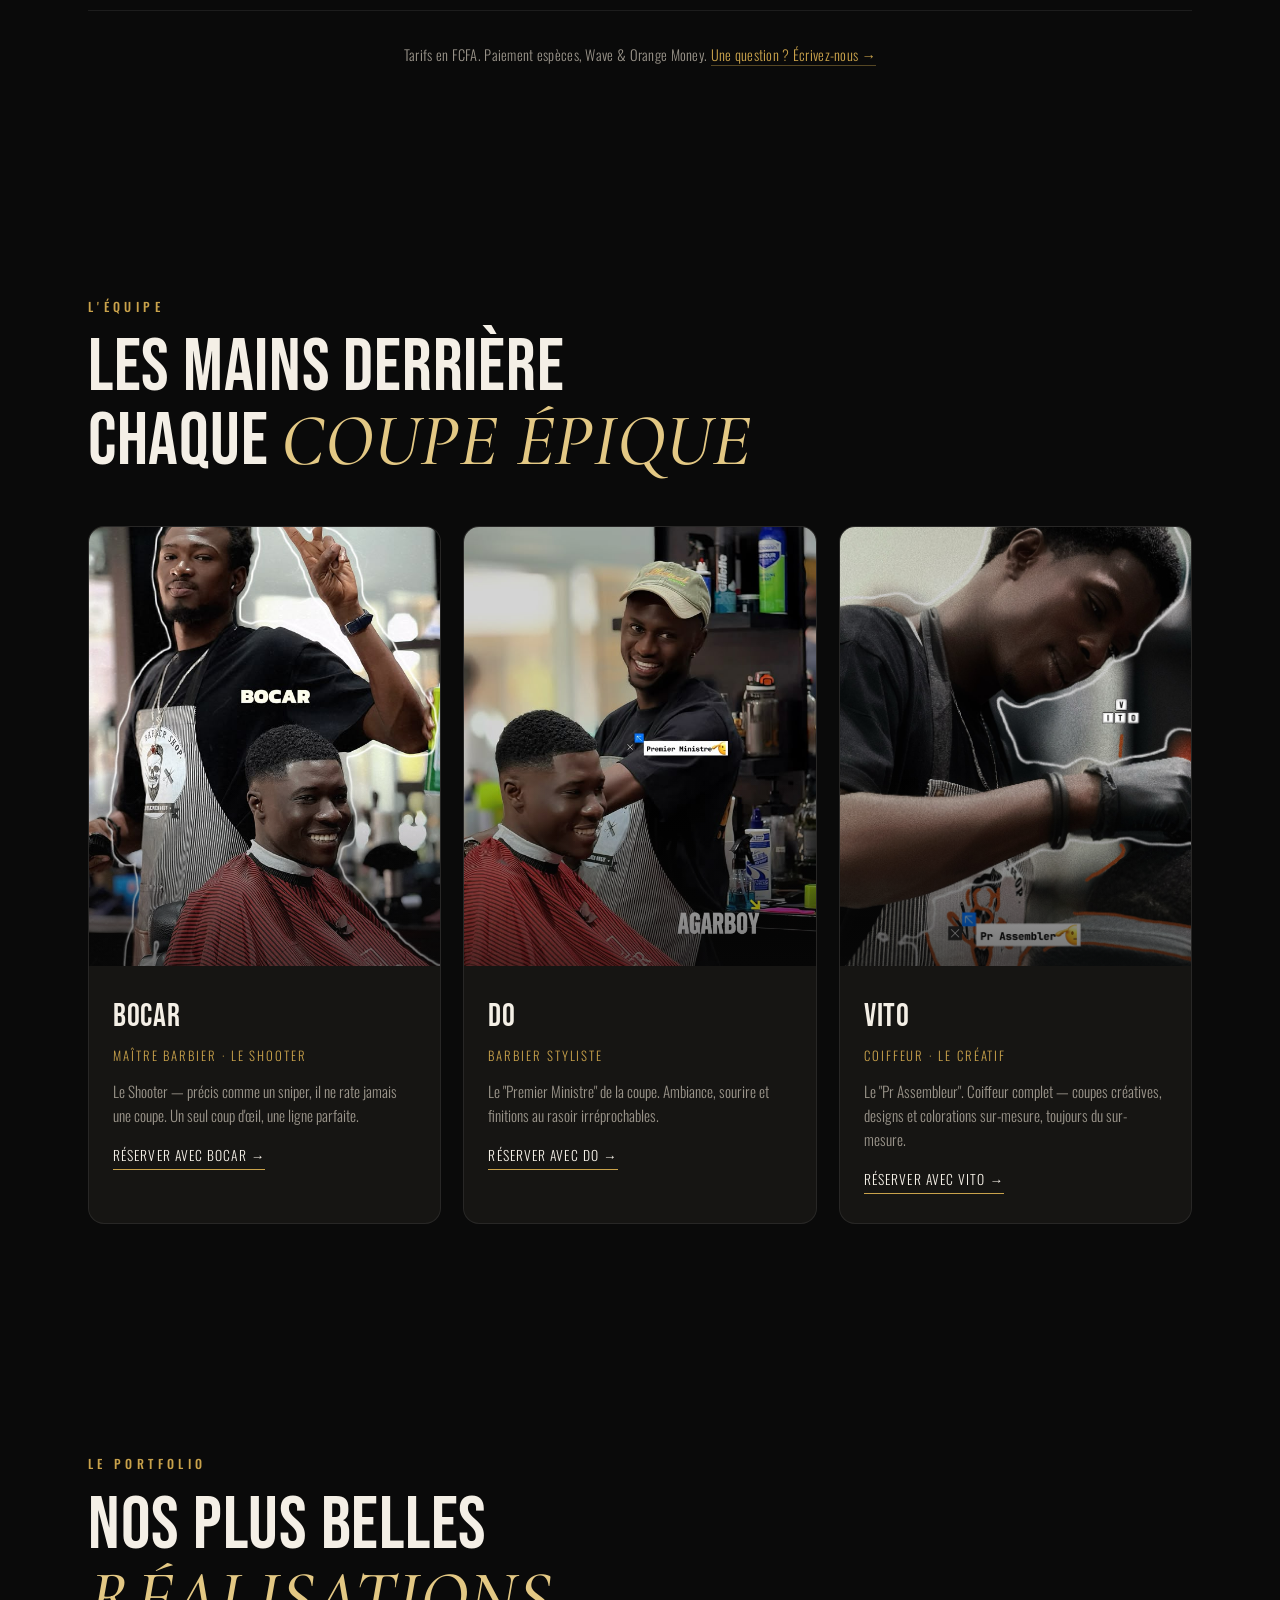
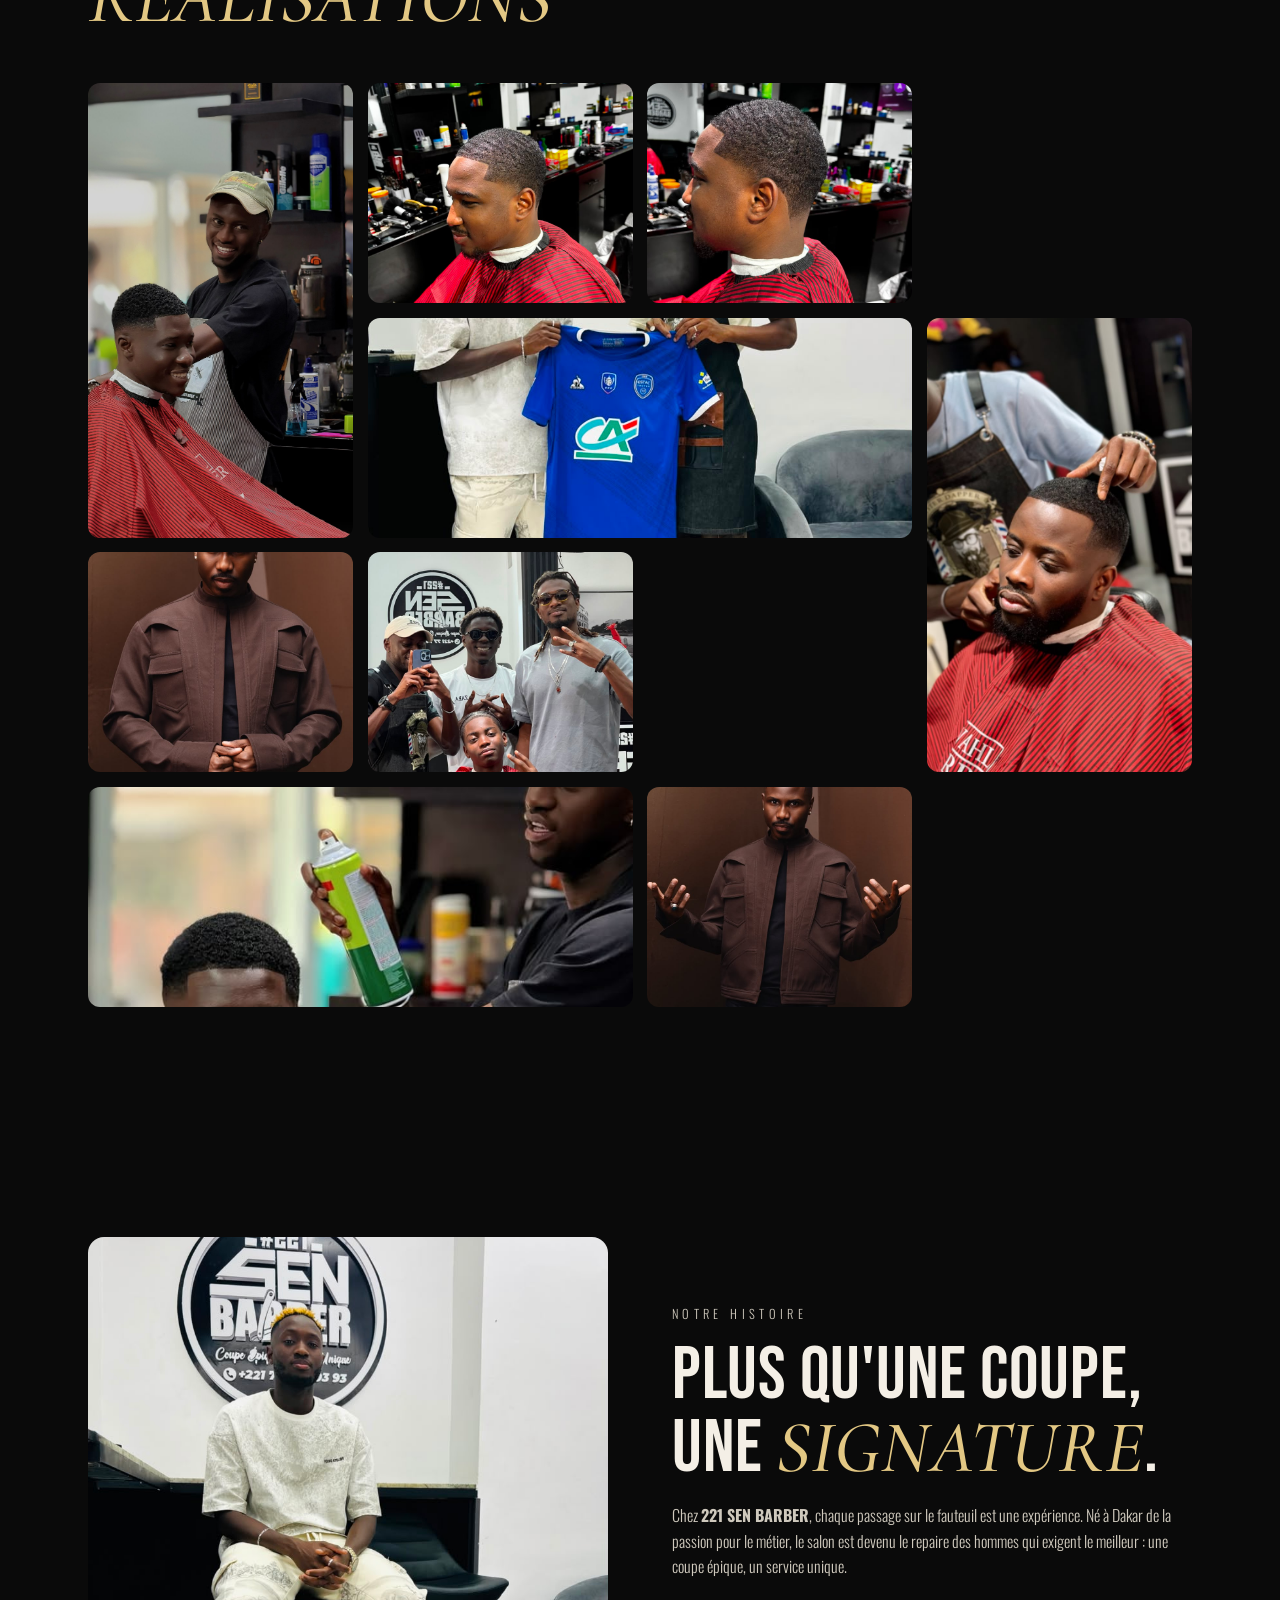
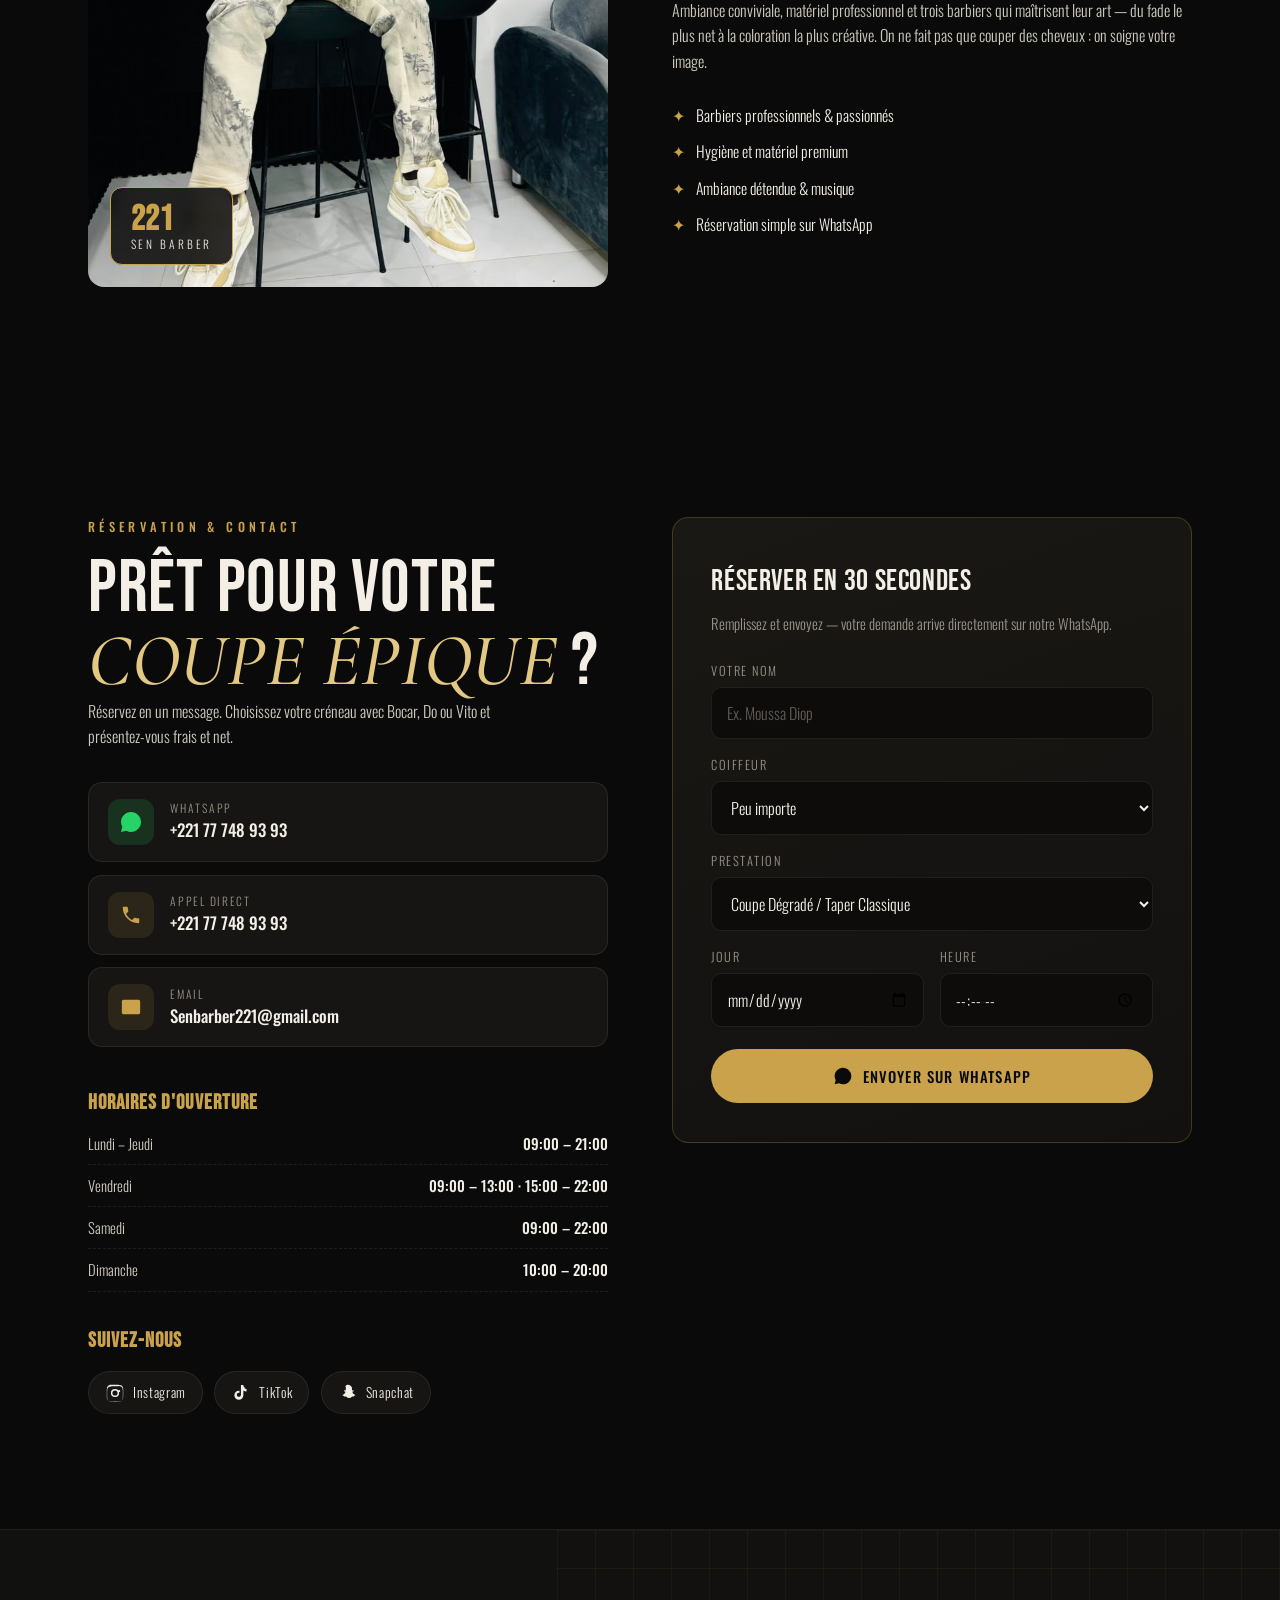
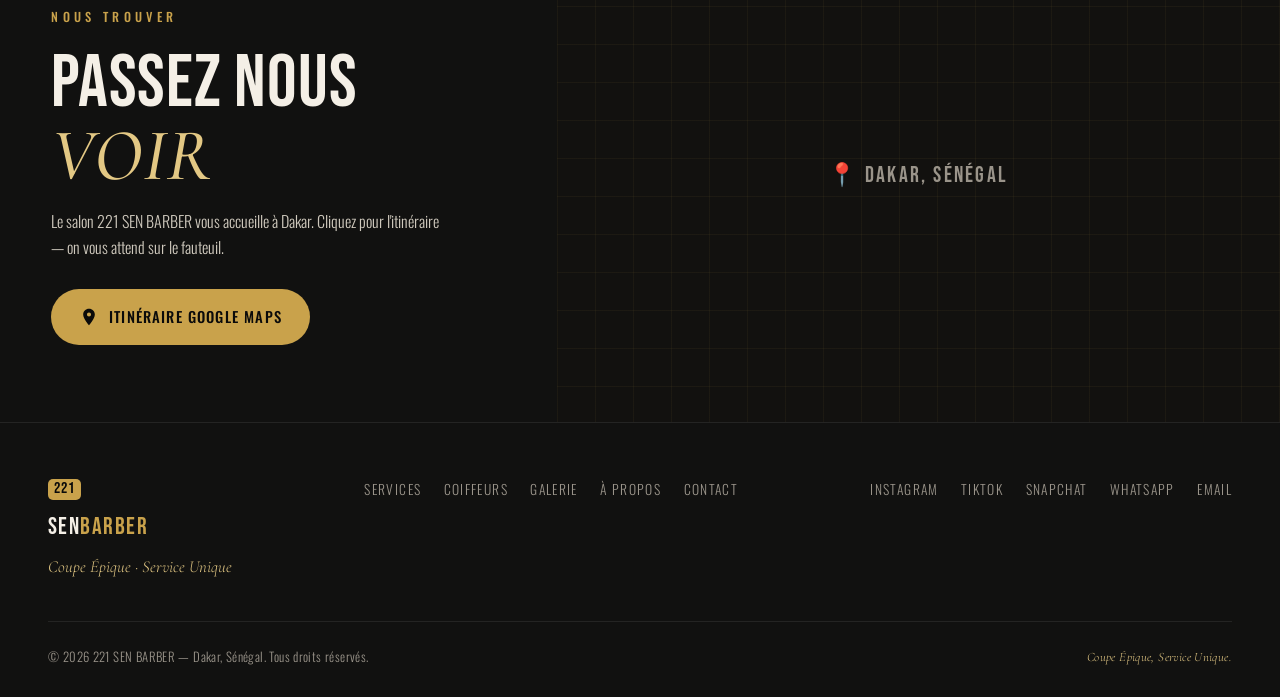
==== commit 7292d9ac: "Retire la banderole jaune defilante (marquee) Co-Authored-By: Claude Opus 4.8 <noreply@anthropic.com" ====
--- a/index.html
+++ b/index.html
@@ -66,14 +66,6 @@
     <span></span>
   </a>
 </section>
-
-<!-- ===== MARQUEE ===== -->
-<div class="marquee">
-  <div class="marquee-track">
-    <span>FADE</span><i>✦</i><span>DÉGRADÉ</span><i>✦</i><span>TAILLE DE BARBE</span><i>✦</i><span>COLORATION</span><i>✦</i><span>LINE-UP</span><i>✦</i><span>COUPE ENFANT</span><i>✦</i>
-    <span>FADE</span><i>✦</i><span>DÉGRADÉ</span><i>✦</i><span>TAILLE DE BARBE</span><i>✦</i><span>COLORATION</span><i>✦</i><span>LINE-UP</span><i>✦</i><span>COUPE ENFANT</span><i>✦</i>
-  </div>
-</div>
 
 <!-- ===== SERVICES / TARIFS ===== -->
 <section class="section services" id="services">
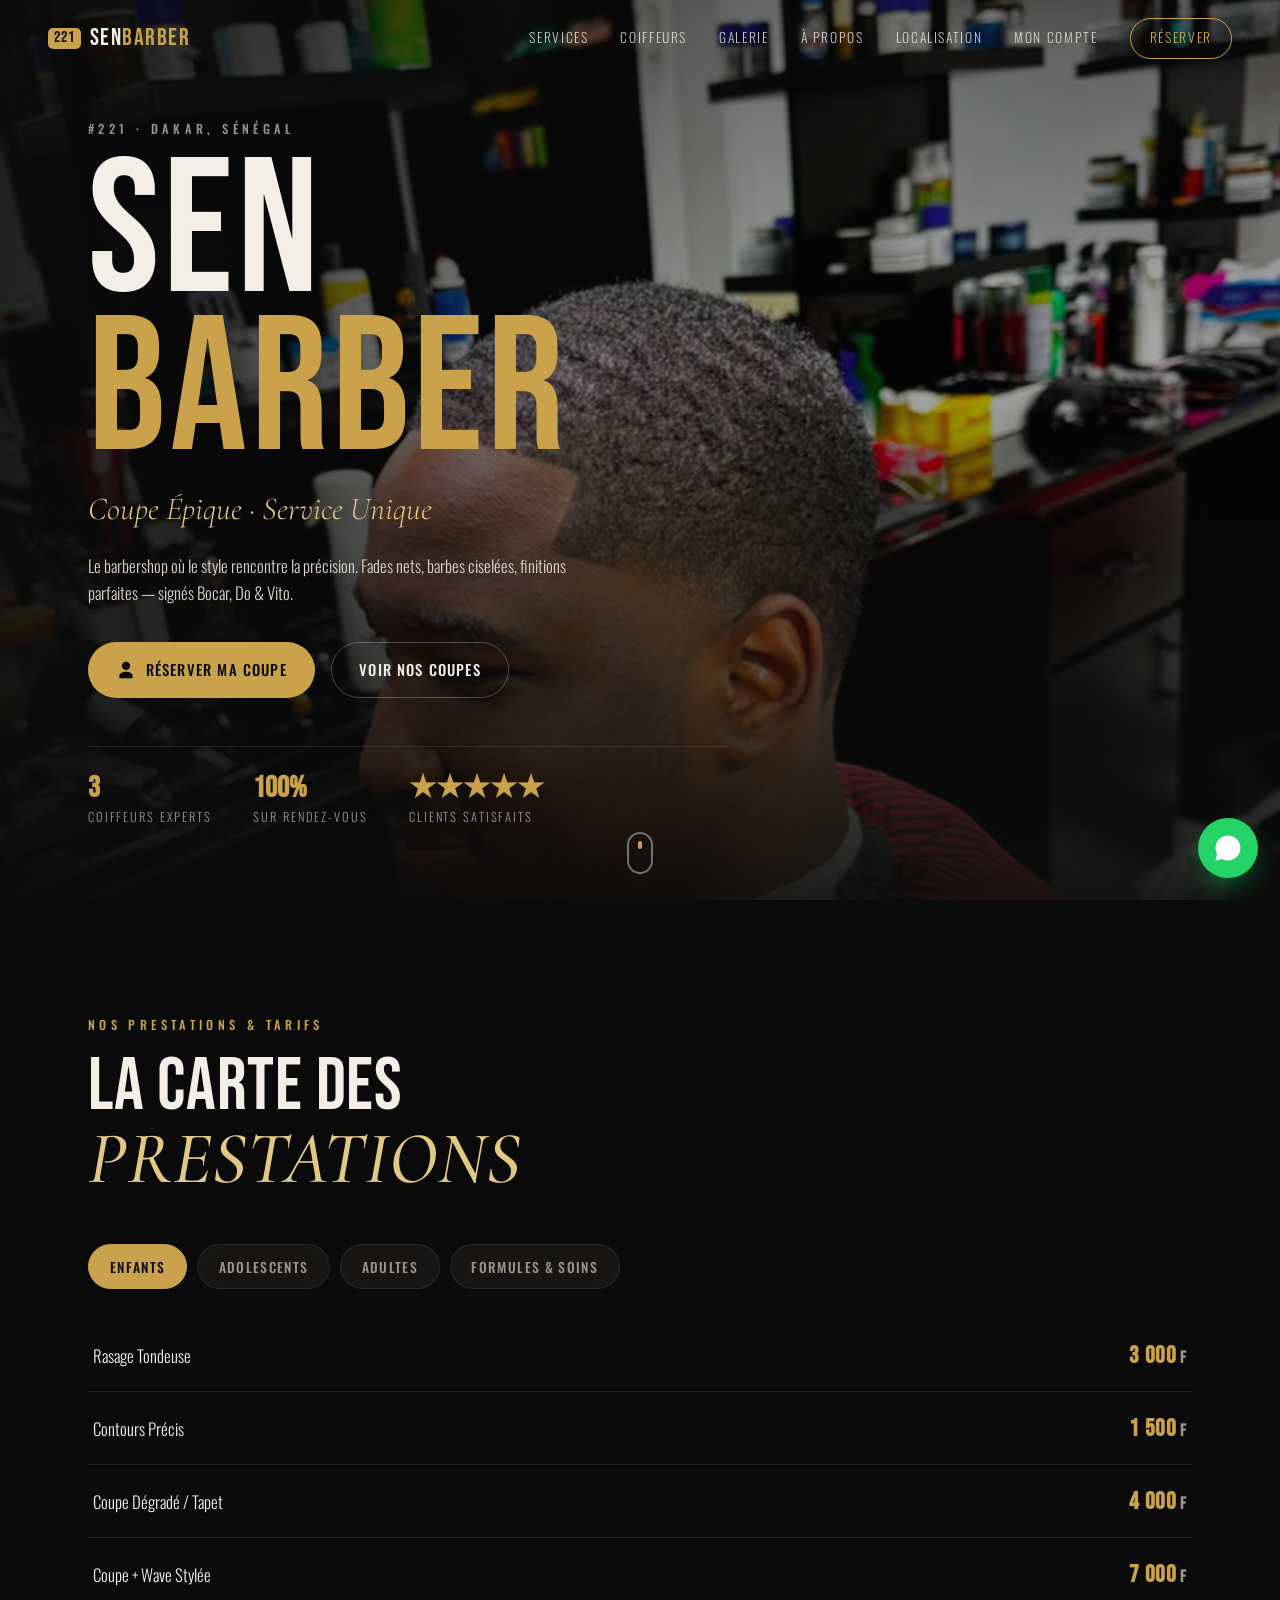
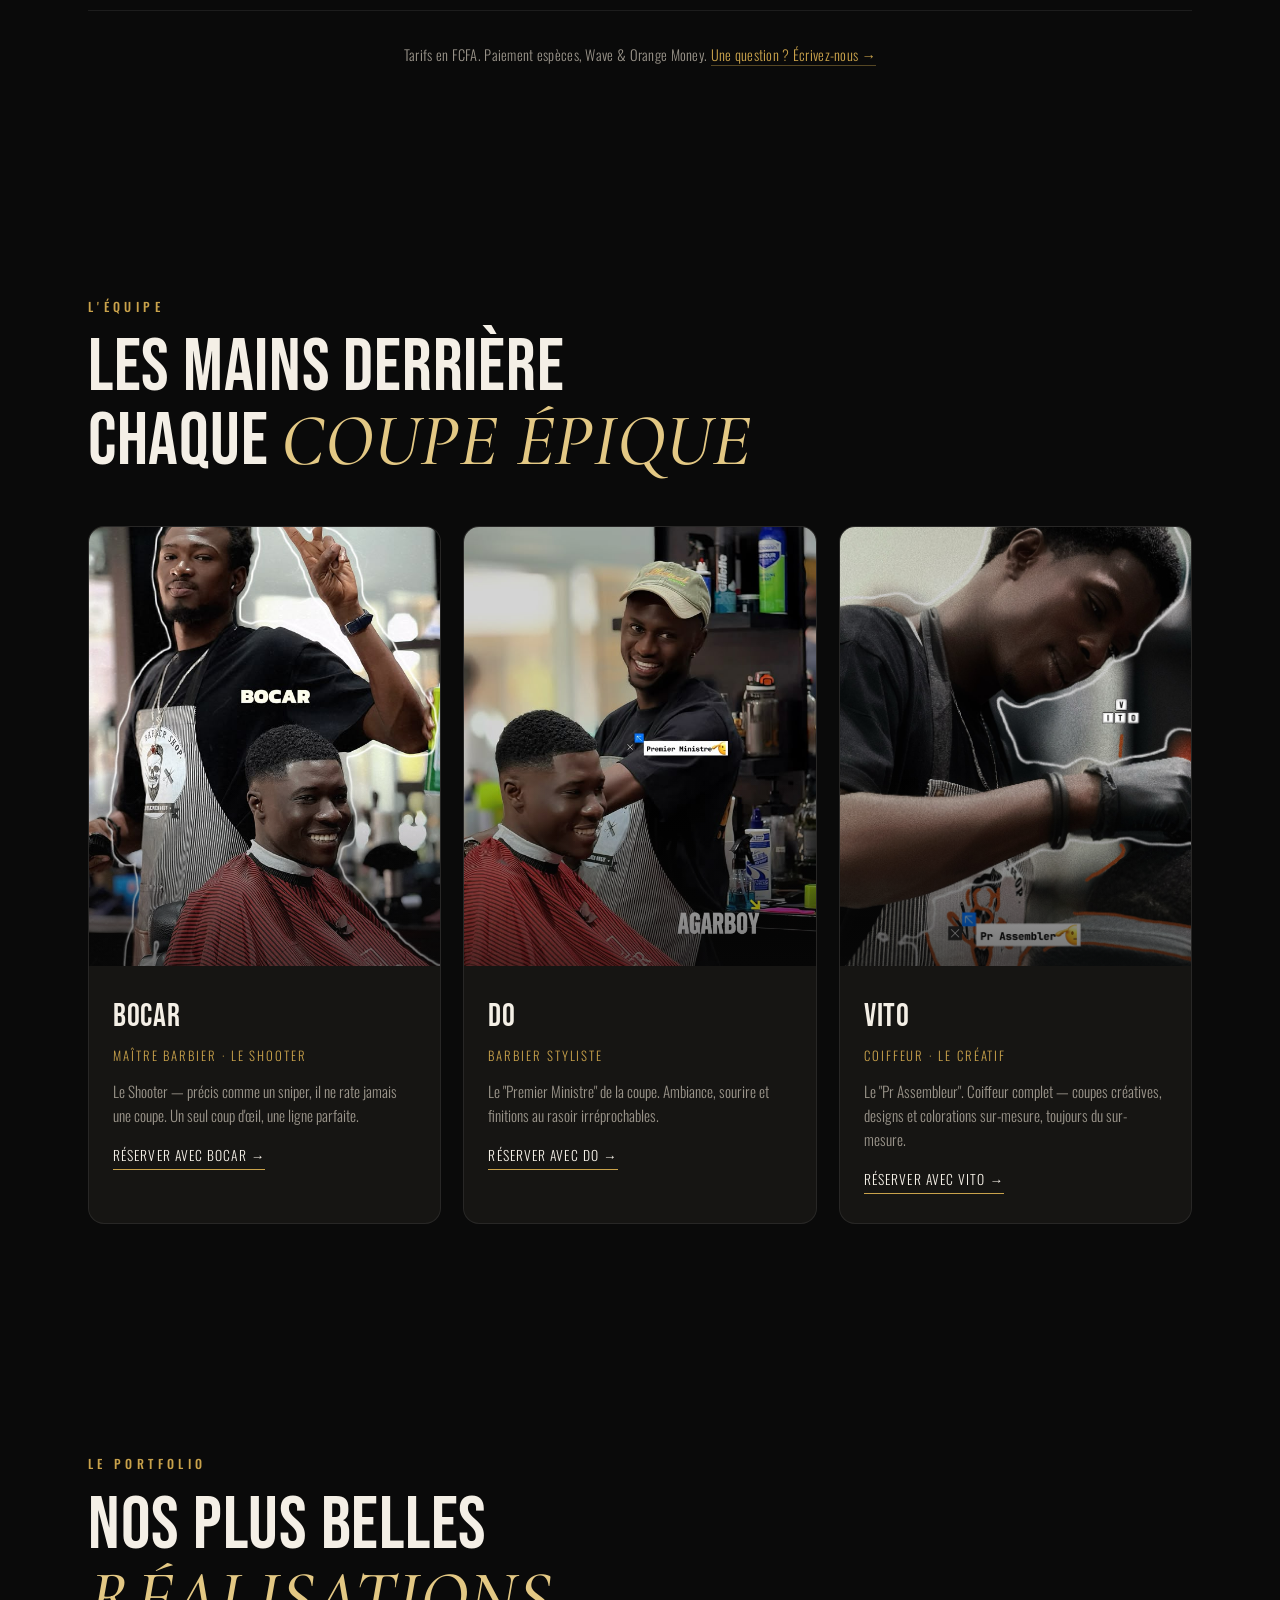
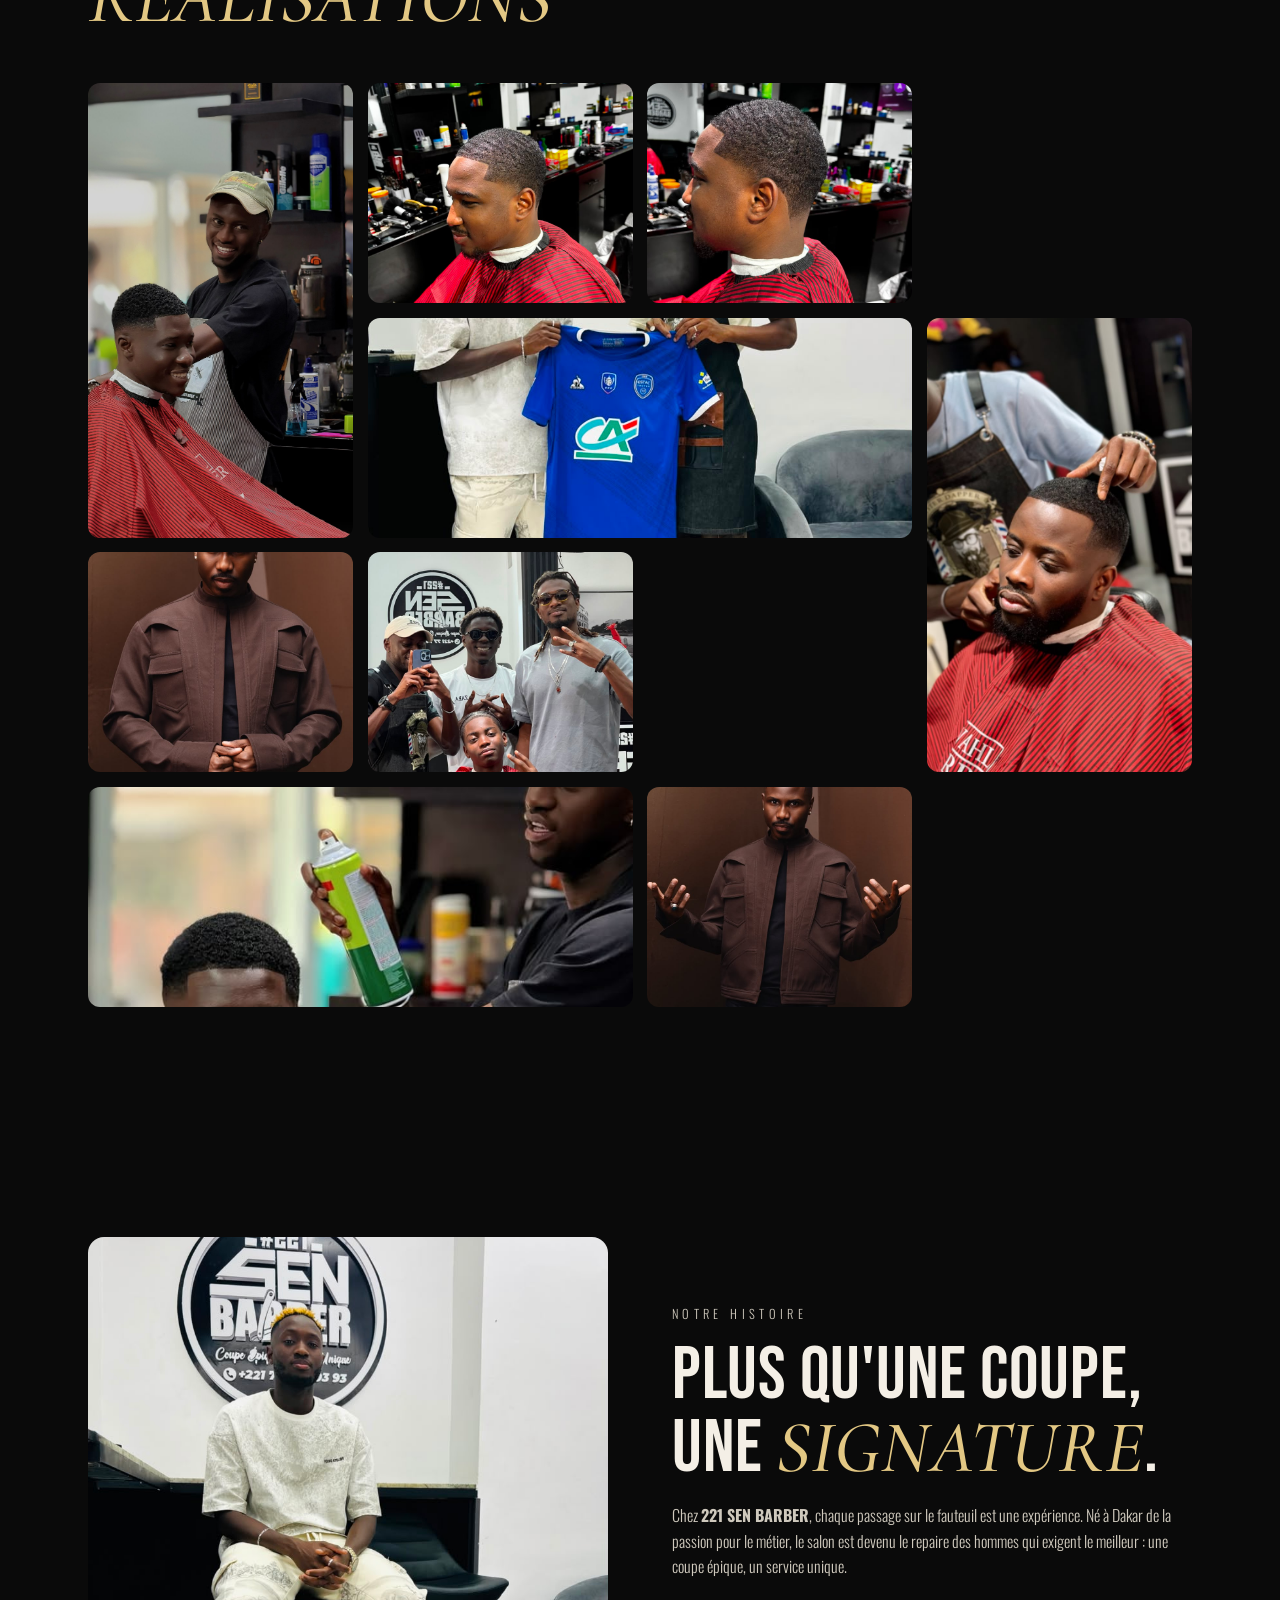
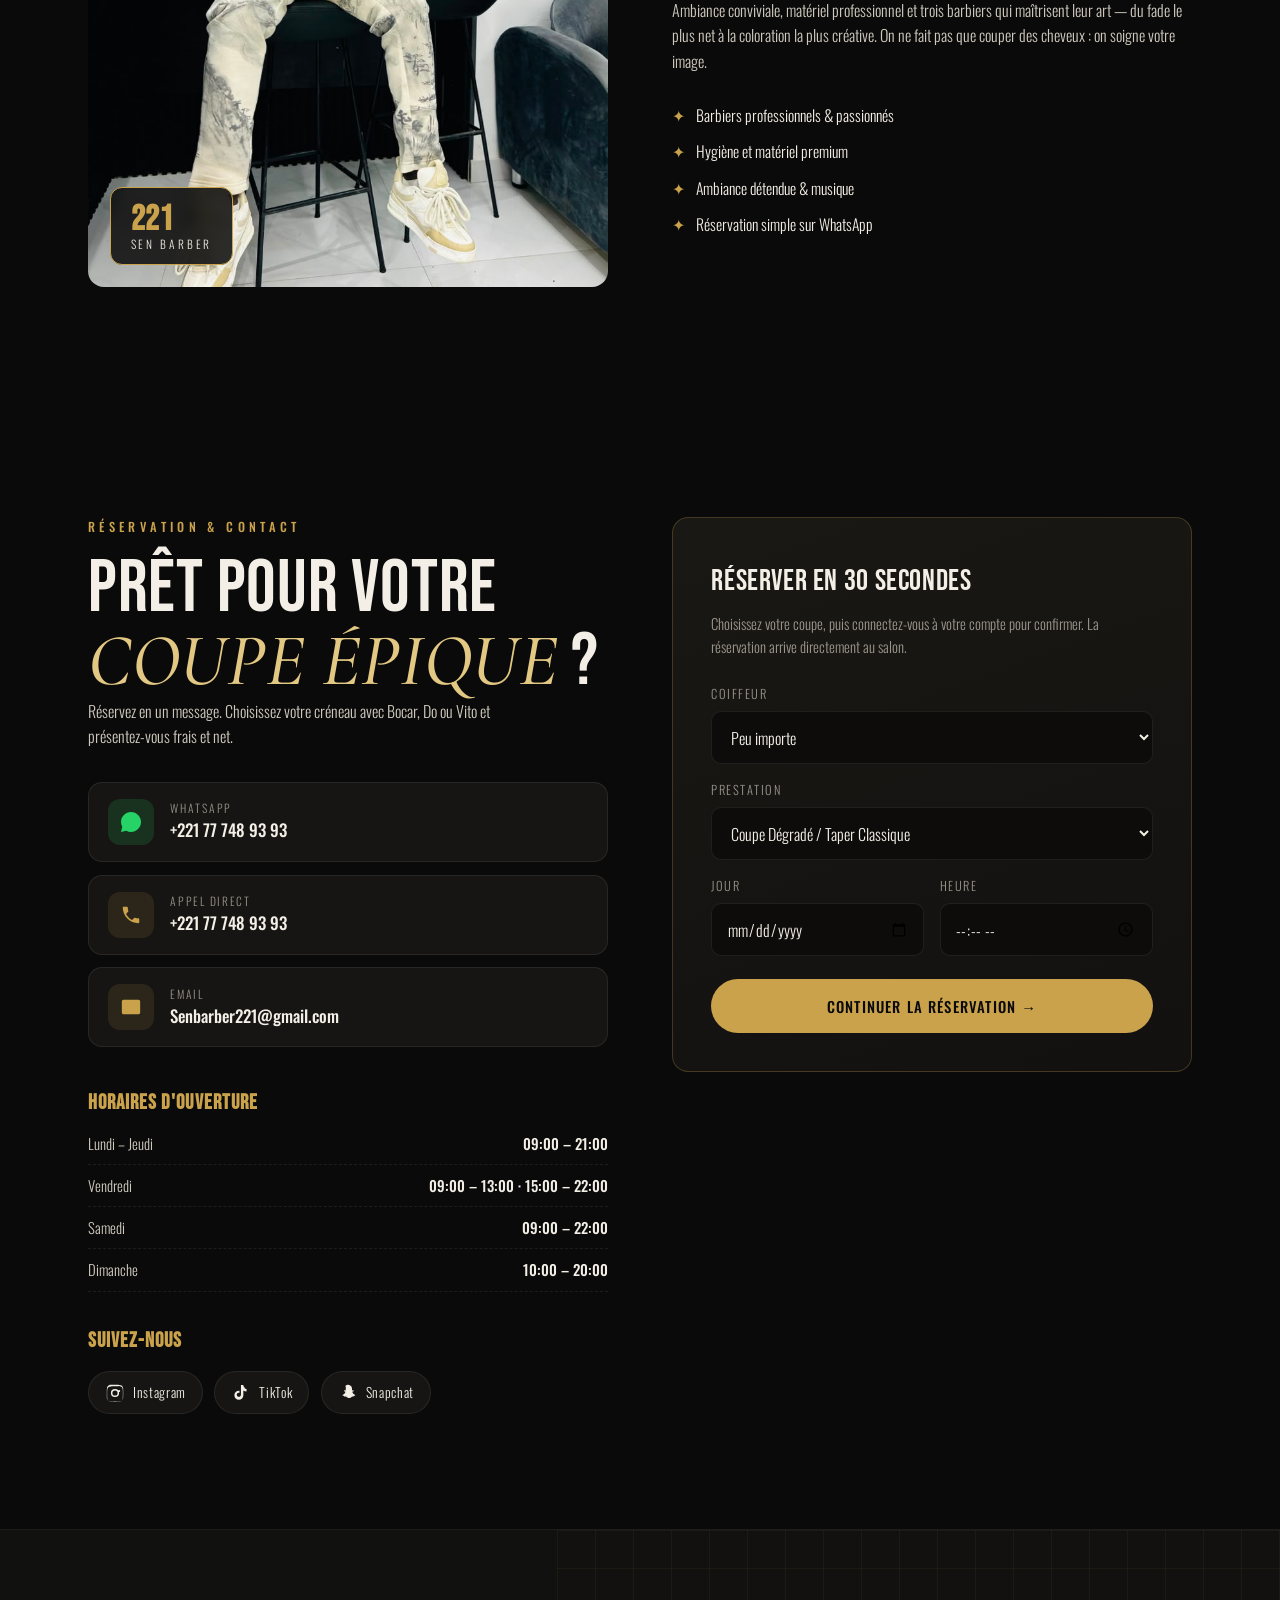
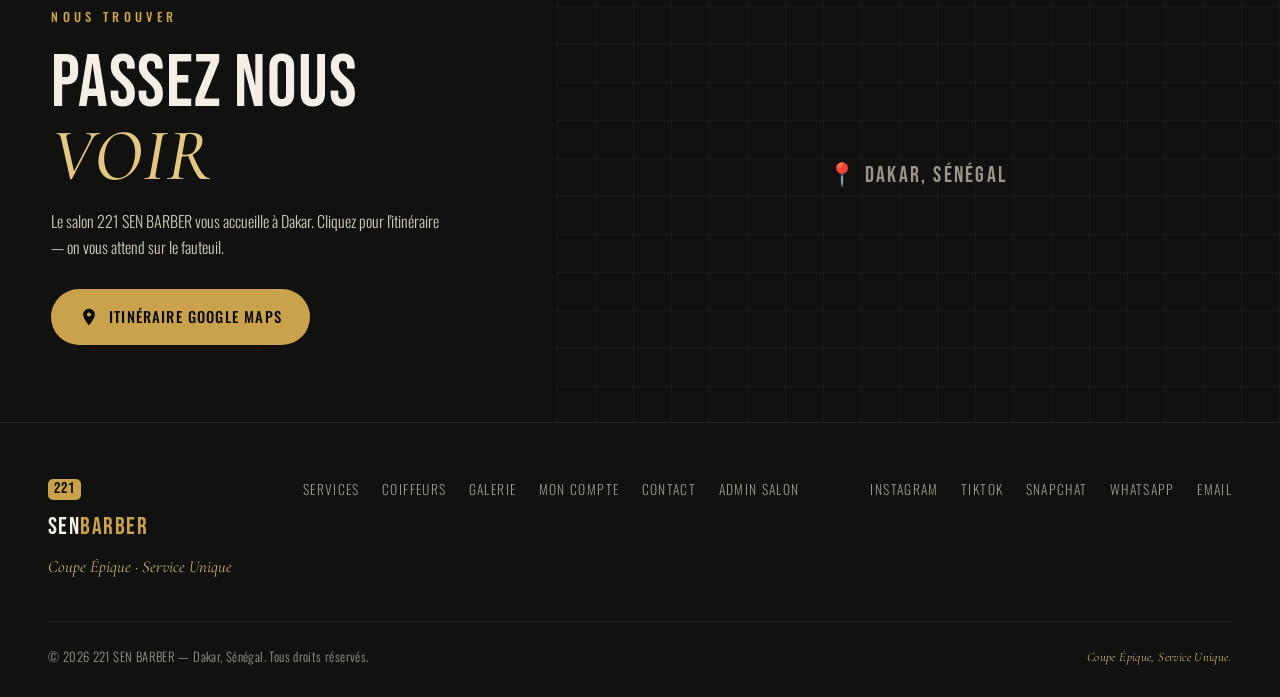
==== commit d394ab60: "Ajoute comptes clients (tel + PIN 6 chiffres) et page admin du salon - compte.html : inscription/con" ====
--- a/index.html
+++ b/index.html
@@ -32,8 +32,8 @@
     <a href="#galerie">Galerie</a>
     <a href="#apropos">À propos</a>
     <a href="#localisation">Localisation</a>
-    <a href="#contact">Contact</a>
-    <a class="nav-cta" href="https://wa.me/221777489393" target="_blank" rel="noopener">Réserver</a>
+    <a href="compte.html">Mon compte</a>
+    <a class="nav-cta" href="compte.html">Réserver</a>
   </nav>
   <button class="burger" id="burger" aria-label="Menu">
     <span></span><span></span><span></span>
@@ -50,9 +50,9 @@
     <p class="hero-tagline">Coupe Épique · Service Unique</p>
     <p class="hero-sub">Le barbershop où le style rencontre la précision. Fades nets, barbes ciselées, finitions parfaites — signés Bocar, Do &amp; Vito.</p>
     <div class="hero-actions">
-      <a class="btn btn-gold" href="https://wa.me/221777489393?text=Bonjour%20221%20SEN%20BARBER%2C%20je%20souhaite%20r%C3%A9server%20une%20coupe." target="_blank" rel="noopener">
-        <svg viewBox="0 0 24 24" width="20" height="20" fill="currentColor"><path d="M17.5 14.4c-.3-.15-1.8-.9-2.1-1-.3-.1-.5-.15-.7.15-.2.3-.8 1-.95 1.15-.18.15-.35.17-.65.05-.3-.15-1.27-.47-2.4-1.5-.9-.8-1.5-1.77-1.67-2.07-.17-.3-.02-.45.13-.6.13-.13.3-.35.45-.52.15-.17.2-.3.3-.5.1-.2.05-.37-.02-.52-.08-.15-.7-1.67-.95-2.28-.25-.6-.5-.52-.7-.53h-.6c-.2 0-.52.07-.8.37-.27.3-1.05 1.02-1.05 2.5s1.07 2.9 1.22 3.1c.15.2 2.1 3.2 5.1 4.5.7.3 1.25.48 1.68.62.7.22 1.35.2 1.86.12.57-.08 1.75-.72 2-1.4.25-.7.25-1.28.17-1.4-.07-.13-.27-.2-.57-.35zM12 2C6.48 2 2 6.48 2 12c0 1.77.46 3.42 1.27 4.86L2 22l5.28-1.24A9.96 9.96 0 0012 22c5.52 0 10-4.48 10-10S17.52 2 12 2z"/></svg>
-        Réserver sur WhatsApp
+      <a class="btn btn-gold" href="compte.html">
+        <svg viewBox="0 0 24 24" width="20" height="20" fill="currentColor"><path d="M12 2a5 5 0 100 10A5 5 0 0012 2zm0 12c-4.4 0-8 2.2-8 5v2a1 1 0 001 1h14a1 1 0 001-1v-2c0-2.8-3.6-5-8-5z"/></svg>
+        Réserver ma coupe
       </a>
       <a class="btn btn-ghost" href="#galerie">Voir nos coupes</a>
     </div>
@@ -275,11 +275,8 @@
     <div class="contact-right">
       <div class="reserve-card">
         <h3>Réserver en 30 secondes</h3>
-        <p>Remplissez et envoyez — votre demande arrive directement sur notre WhatsApp.</p>
+        <p>Choisissez votre coupe, puis connectez-vous à votre compte pour confirmer. La réservation arrive directement au salon.</p>
         <form id="bookForm">
-          <label>Votre nom
-            <input type="text" id="f-name" placeholder="Ex. Moussa Diop" required />
-          </label>
           <label>Coiffeur
             <select id="f-barber">
               <option>Peu importe</option>
@@ -327,8 +324,7 @@
             </label>
           </div>
           <button type="submit" class="btn btn-gold btn-full">
-            <svg viewBox="0 0 24 24" width="20" height="20" fill="currentColor"><path d="M17.5 14.4c-.3-.15-1.8-.9-2.1-1-.3-.1-.5-.15-.7.15-.2.3-.8 1-.95 1.15-.18.15-.35.17-.65.05-.3-.15-1.27-.47-2.4-1.5-.9-.8-1.5-1.77-1.67-2.07-.17-.3-.02-.45.13-.6.13-.13.3-.35.45-.52.15-.17.2-.3.3-.5.1-.2.05-.37-.02-.52-.08-.15-.7-1.67-.95-2.28-.25-.6-.5-.52-.7-.53h-.6c-.2 0-.52.07-.8.37-.27.3-1.05 1.02-1.05 2.5s1.07 2.9 1.22 3.1c.15.2 2.1 3.2 5.1 4.5.7.3 1.25.48 1.68.62.7.22 1.35.2 1.86.12.57-.08 1.75-.72 2-1.4.25-.7.25-1.28.17-1.4-.07-.13-.27-.2-.57-.35zM12 2C6.48 2 2 6.48 2 12c0 1.77.46 3.42 1.27 4.86L2 22l5.28-1.24A9.96 9.96 0 0012 22c5.52 0 10-4.48 10-10S17.52 2 12 2z"/></svg>
-            Envoyer sur WhatsApp
+            Continuer la réservation →
           </button>
         </form>
       </div>
@@ -367,8 +363,9 @@
       <a href="#services">Services</a>
       <a href="#coiffeurs">Coiffeurs</a>
       <a href="#galerie">Galerie</a>
-      <a href="#apropos">À propos</a>
+      <a href="compte.html">Mon compte</a>
       <a href="#contact">Contact</a>
+      <a href="admin.html">Admin salon</a>
     </nav>
     <div class="footer-social">
       <a href="https://www.instagram.com/221_sen_barber" target="_blank" rel="noopener">Instagram</a>
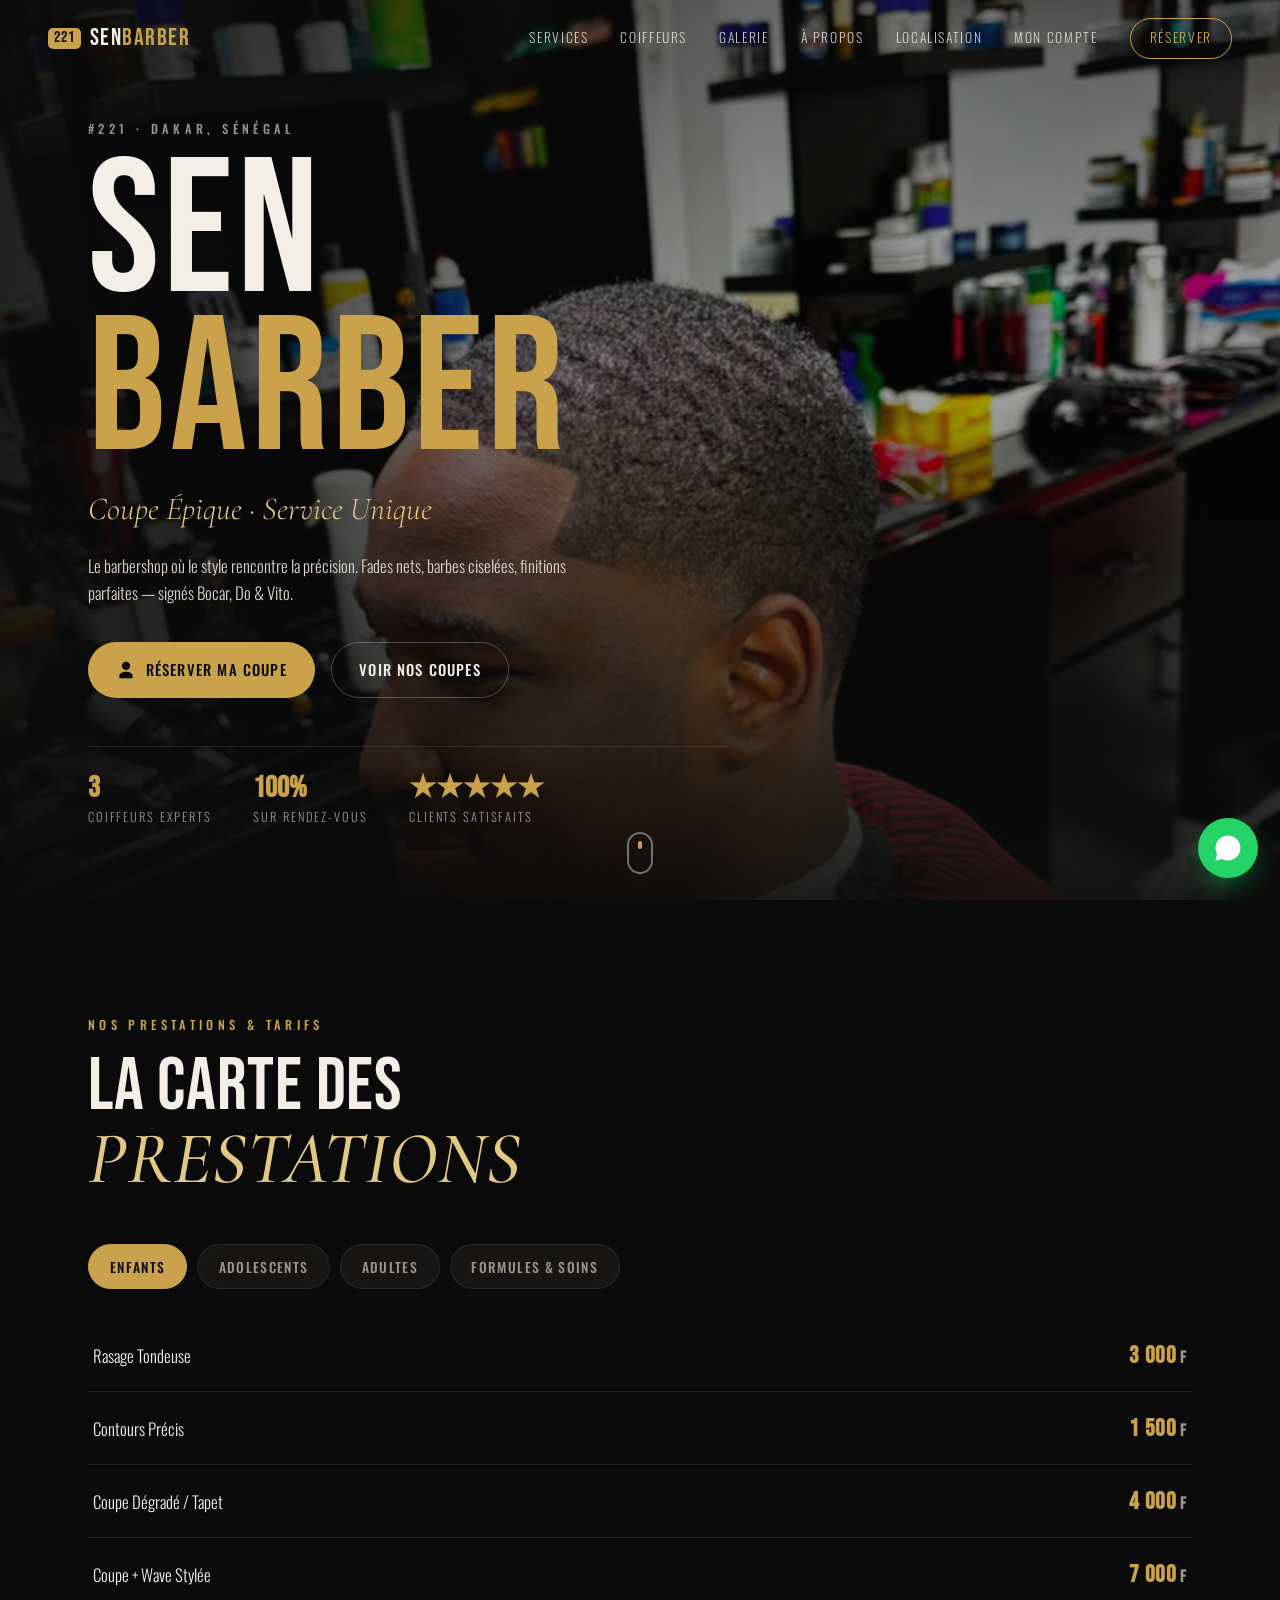
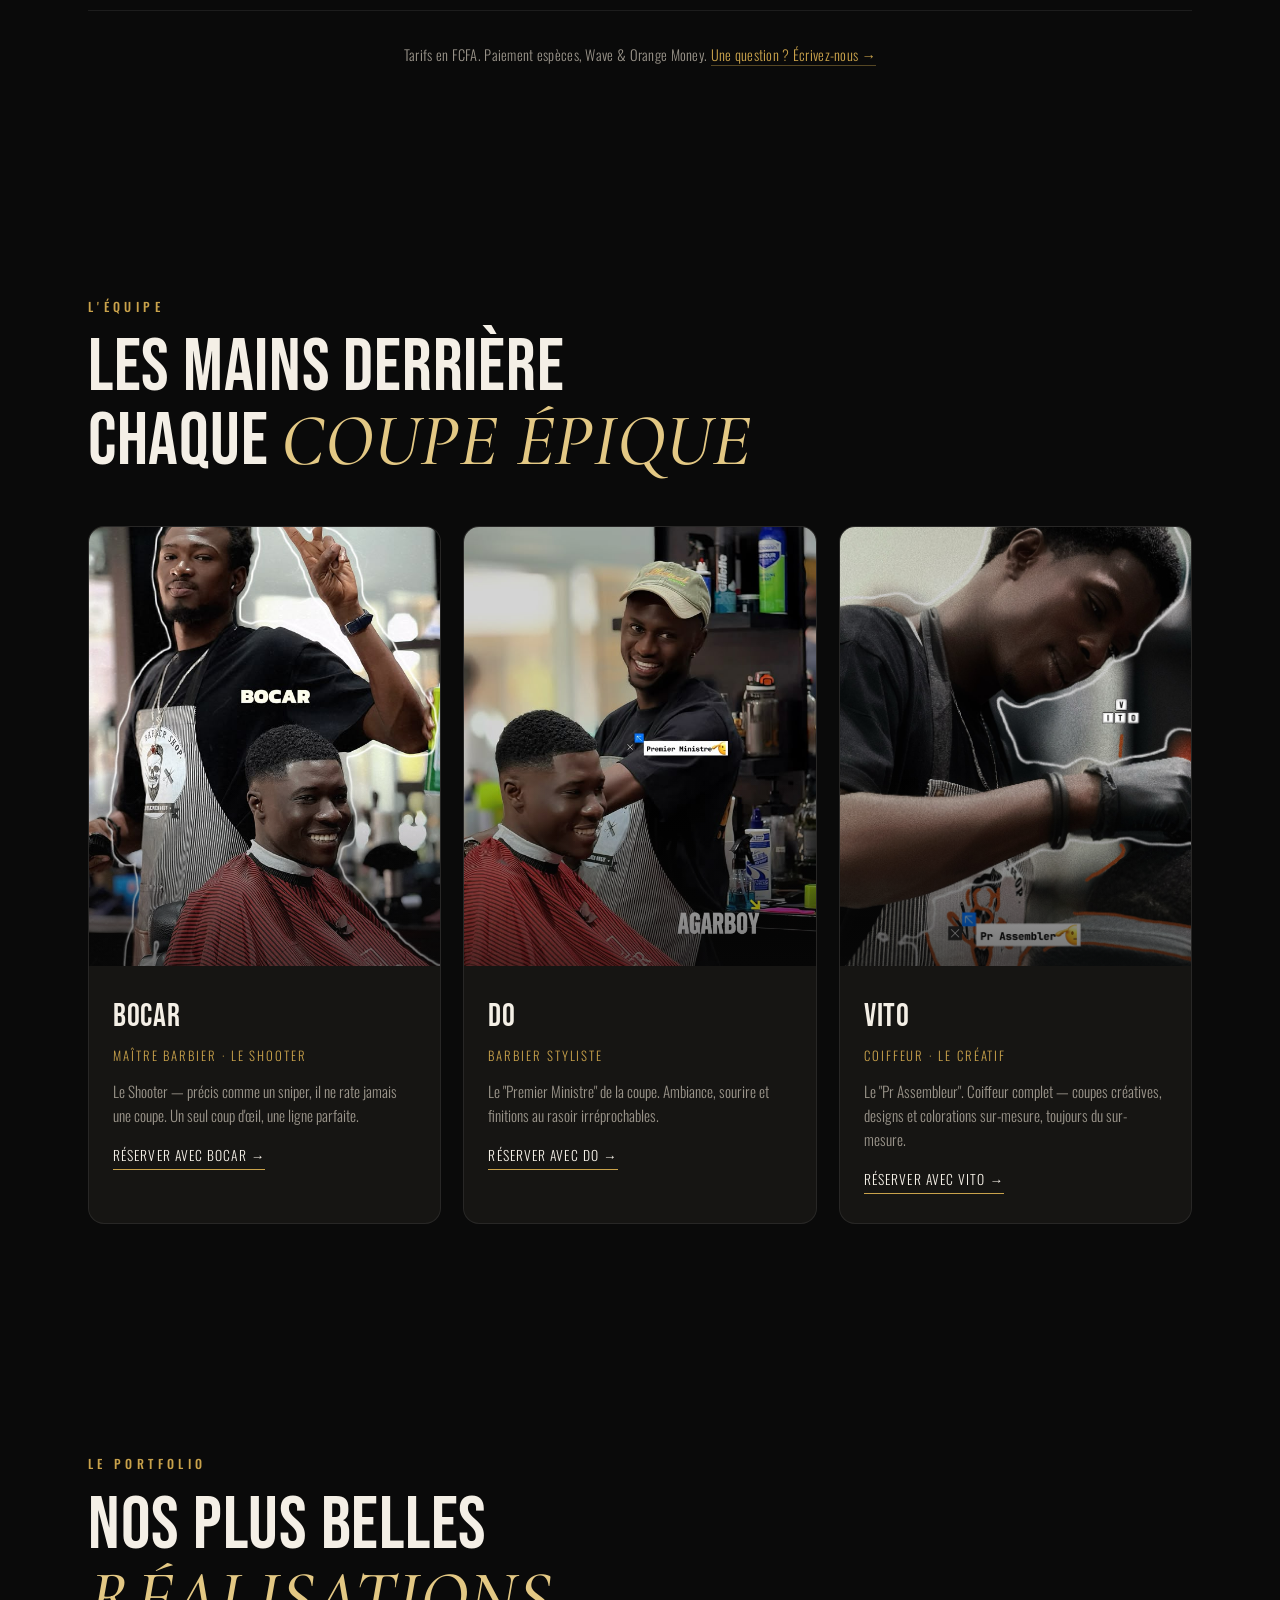
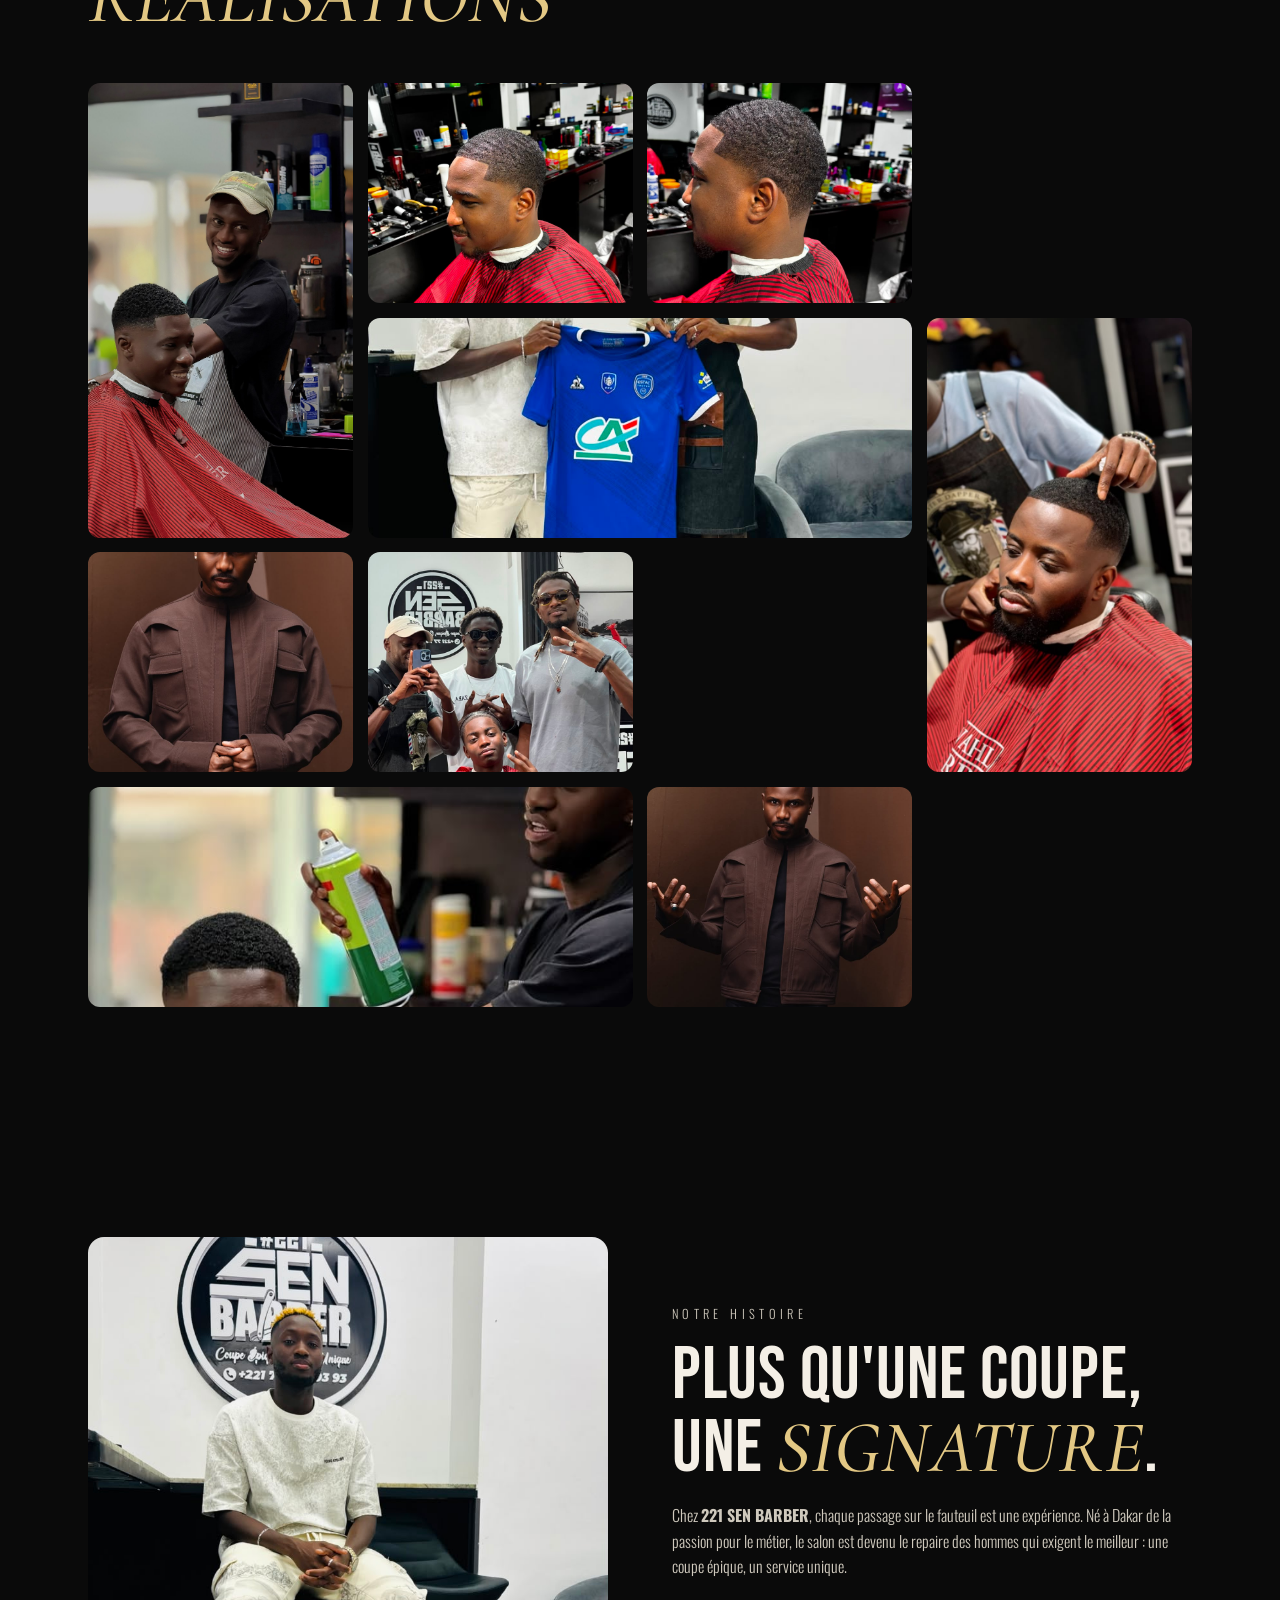
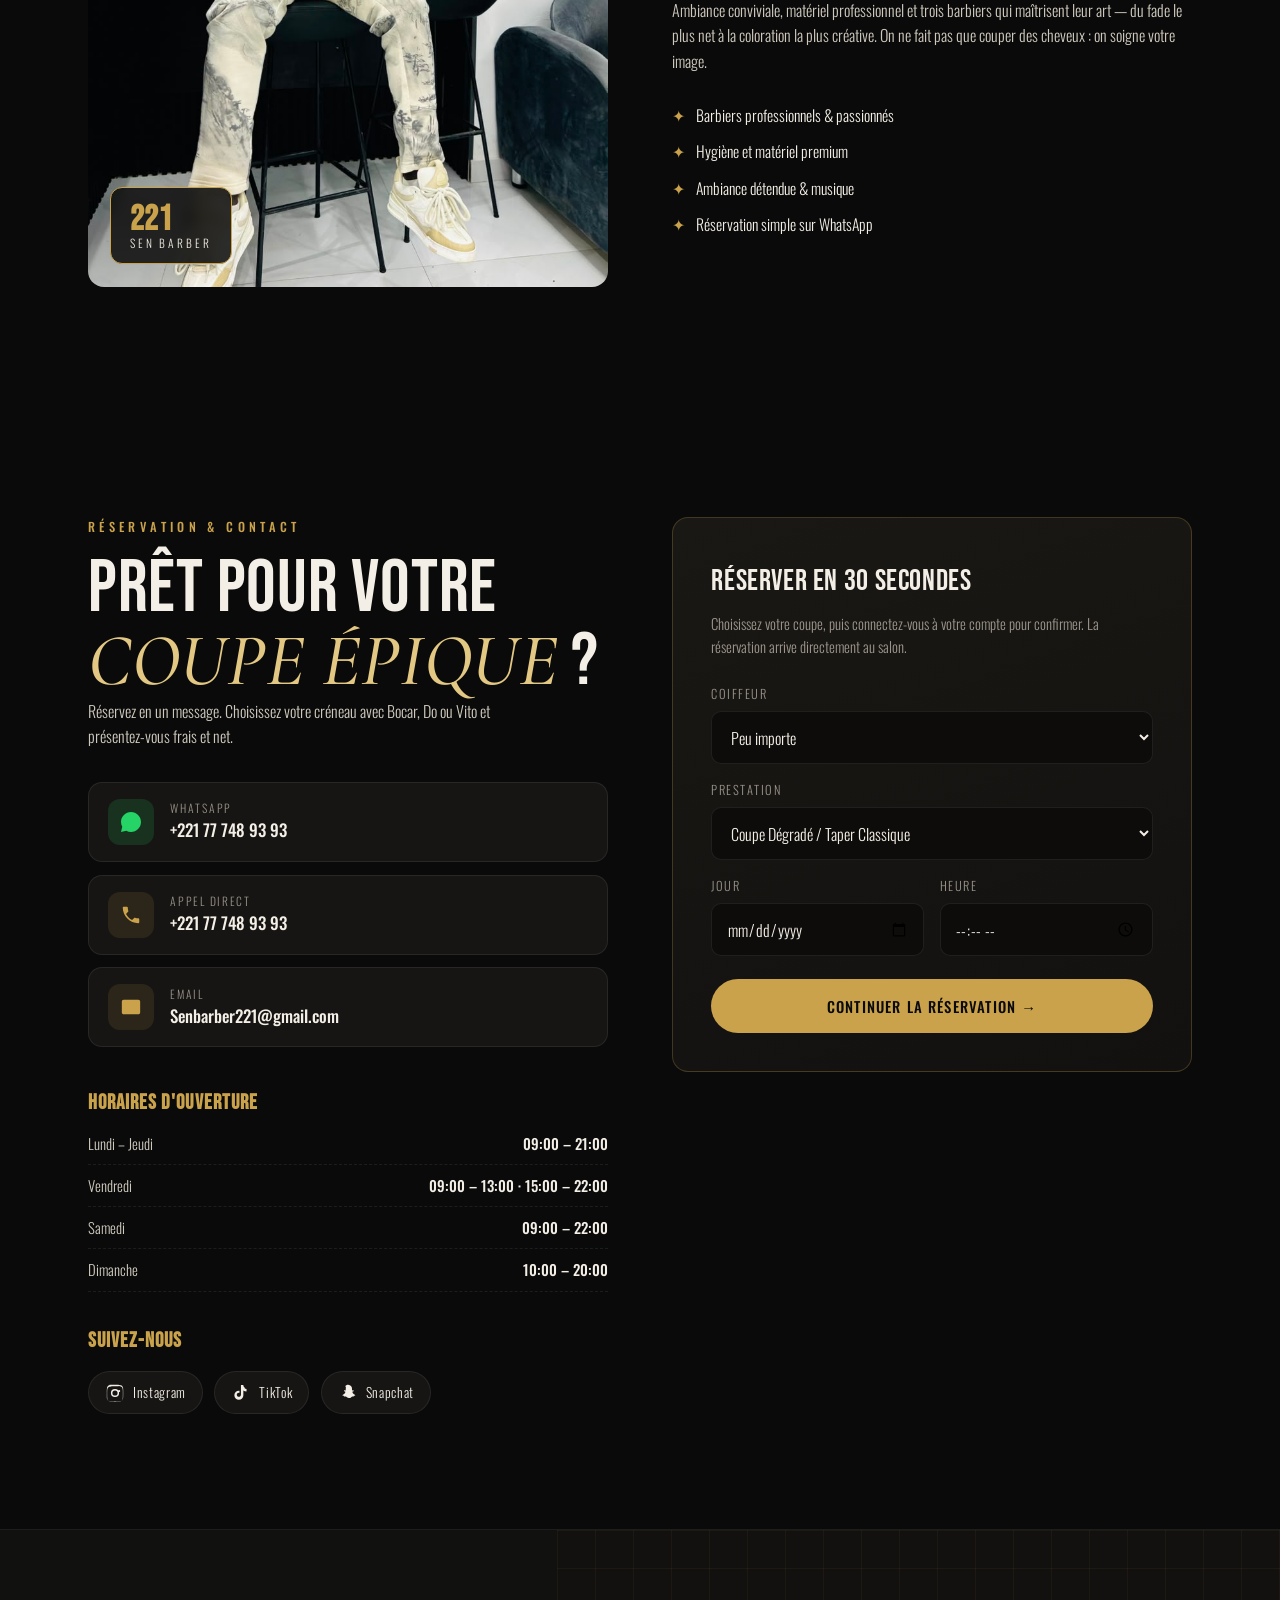
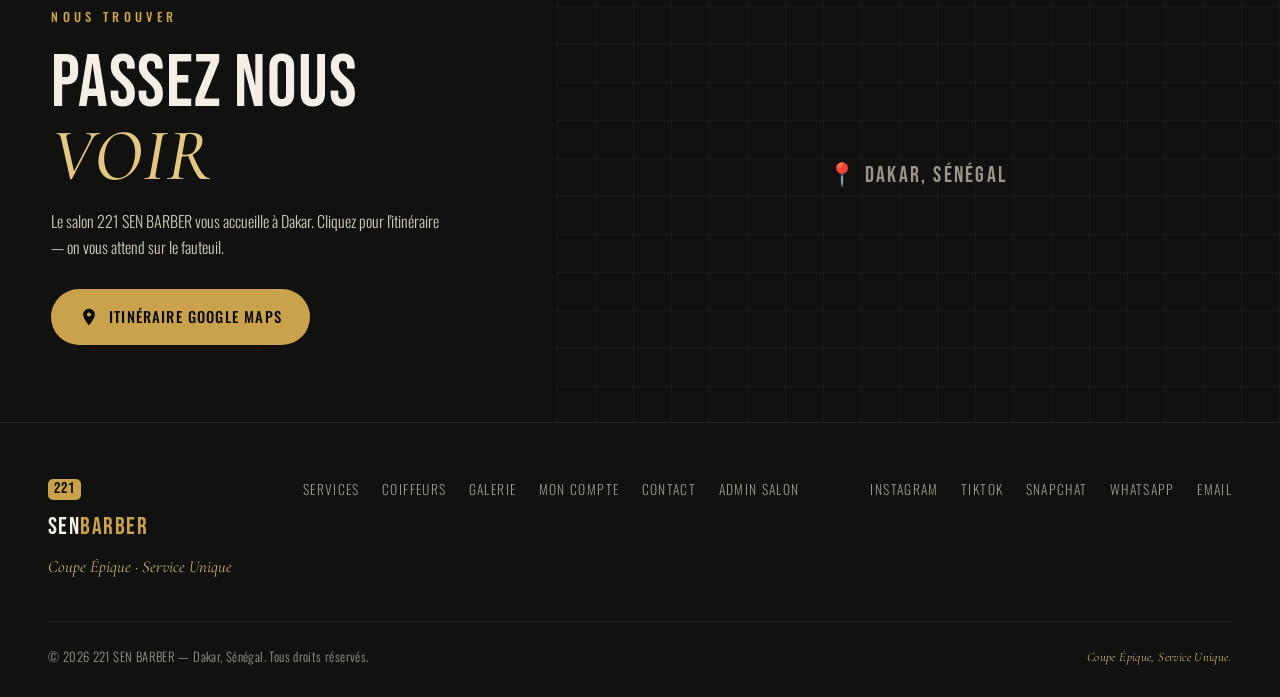
==== commit 5c6d5f72: "Brancher Supabase: reservations partagees en temps reel sur tous les appareils - store.js: appels RP" ====
--- a/index.html
+++ b/index.html
@@ -16,7 +16,7 @@
 <link rel="preconnect" href="https://fonts.googleapis.com" />
 <link rel="preconnect" href="https://fonts.gstatic.com" crossorigin />
 <link href="https://fonts.googleapis.com/css2?family=Bebas+Neue&family=Oswald:wght@300;400;500;600;700&family=Cormorant+Garamond:ital,wght@0,500;0,600;1,500&display=swap" rel="stylesheet" />
-<link rel="stylesheet" href="styles.css" />
+<link rel="stylesheet" href="styles.css?v=2" />
 </head>
 <body>
 
@@ -386,6 +386,6 @@
   <svg viewBox="0 0 24 24" width="30" height="30" fill="currentColor"><path d="M17.5 14.4c-.3-.15-1.8-.9-2.1-1-.3-.1-.5-.15-.7.15-.2.3-.8 1-.95 1.15-.18.15-.35.17-.65.05-.3-.15-1.27-.47-2.4-1.5-.9-.8-1.5-1.77-1.67-2.07-.17-.3-.02-.45.13-.6.13-.13.3-.35.45-.52.15-.17.2-.3.3-.5.1-.2.05-.37-.02-.52-.08-.15-.7-1.67-.95-2.28-.25-.6-.5-.52-.7-.53h-.6c-.2 0-.52.07-.8.37-.27.3-1.05 1.02-1.05 2.5s1.07 2.9 1.22 3.1c.15.2 2.1 3.2 5.1 4.5.7.3 1.25.48 1.68.62.7.22 1.35.2 1.86.12.57-.08 1.75-.72 2-1.4.25-.7.25-1.28.17-1.4-.07-.13-.27-.2-.57-.35zM12 2C6.48 2 2 6.48 2 12c0 1.77.46 3.42 1.27 4.86L2 22l5.28-1.24A9.96 9.96 0 0012 22c5.52 0 10-4.48 10-10S17.52 2 12 2z"/></svg>
 </a>
 
-<script src="script.js"></script>
+<script src="script.js?v=2"></script>
 </body>
 </html>
